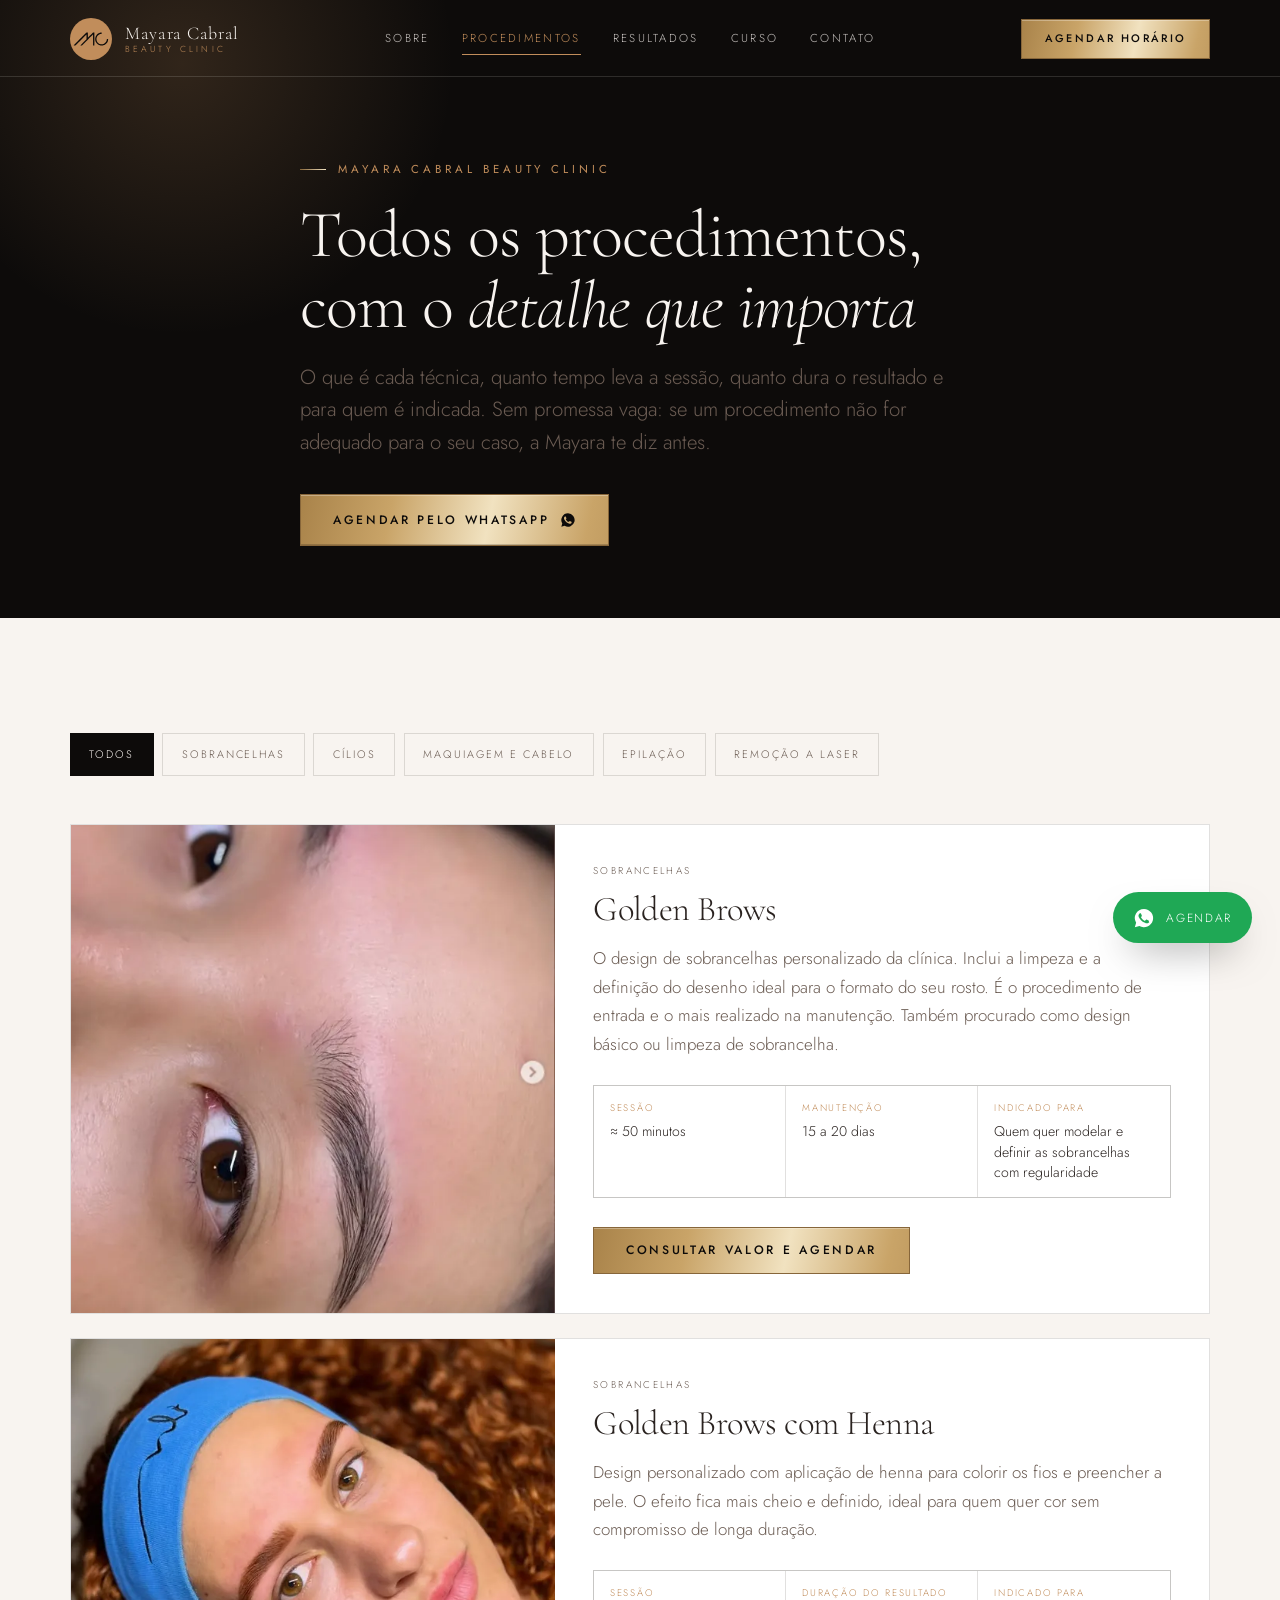
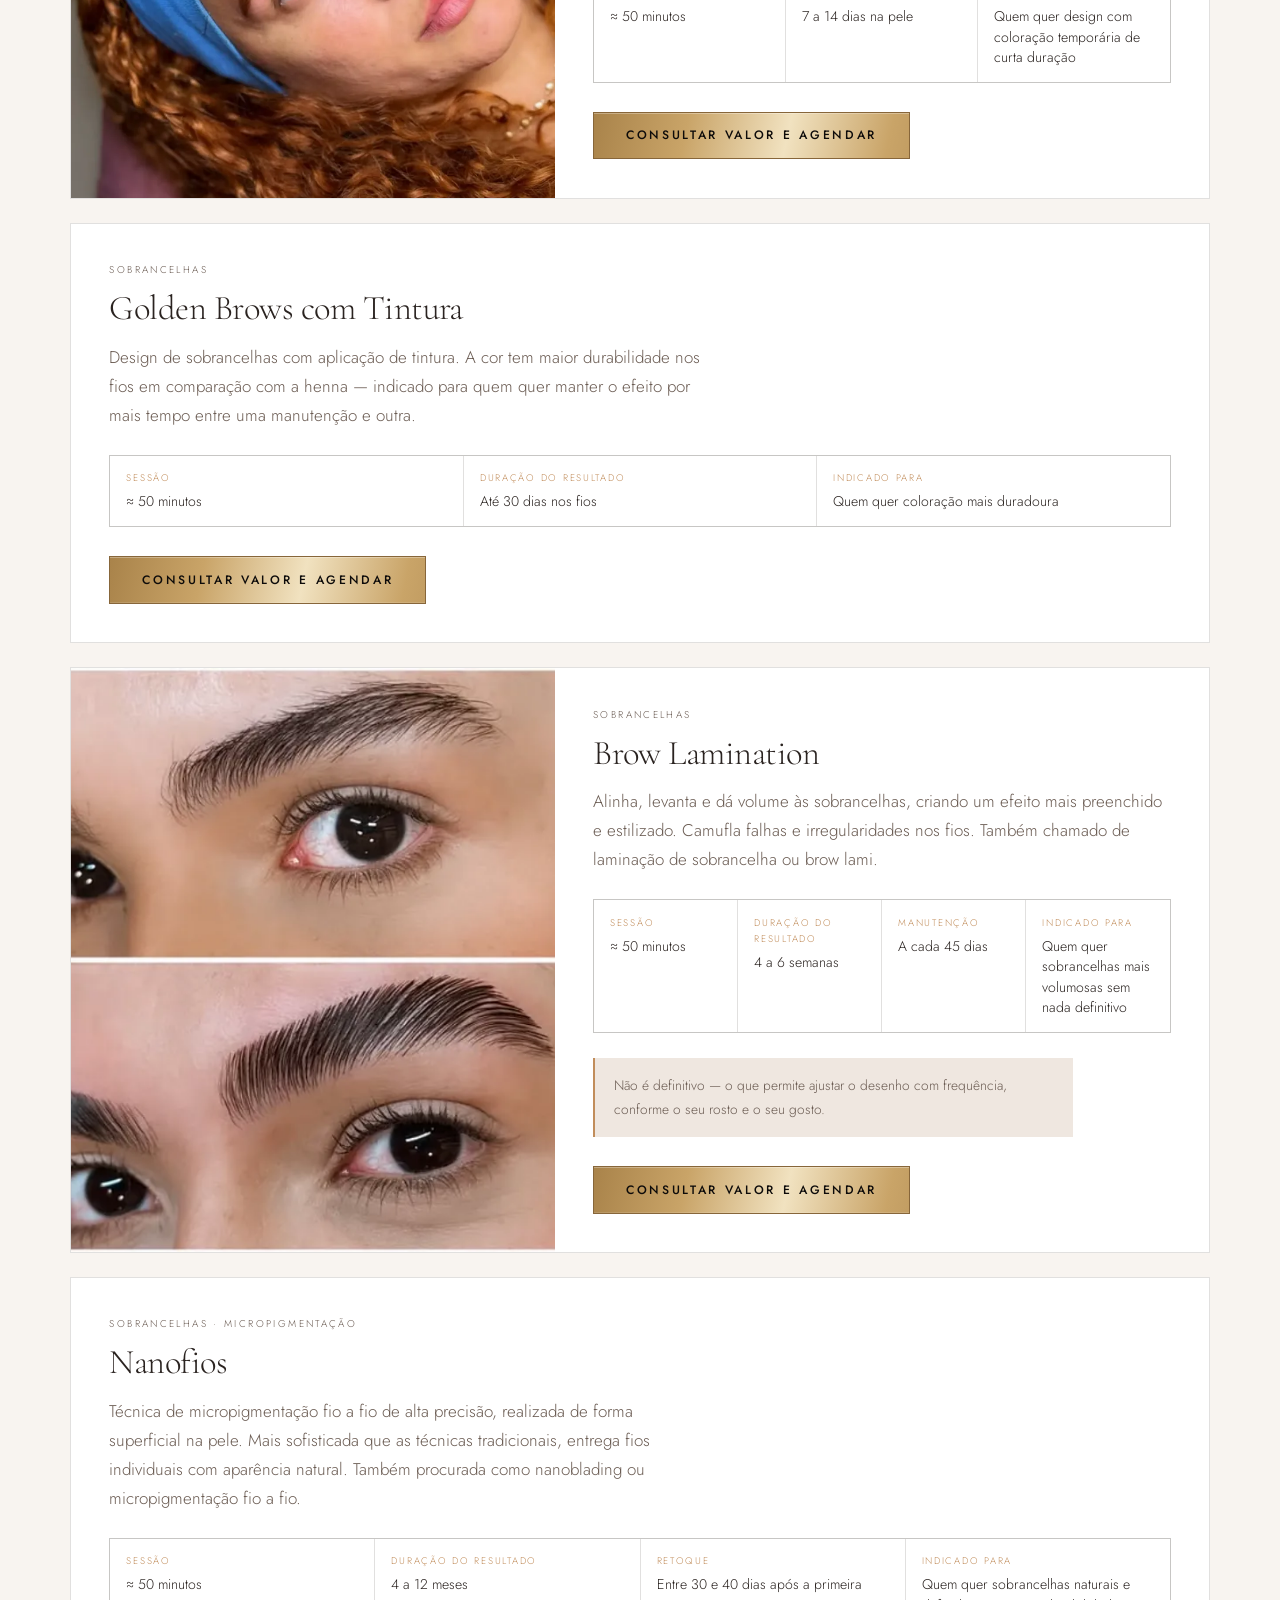
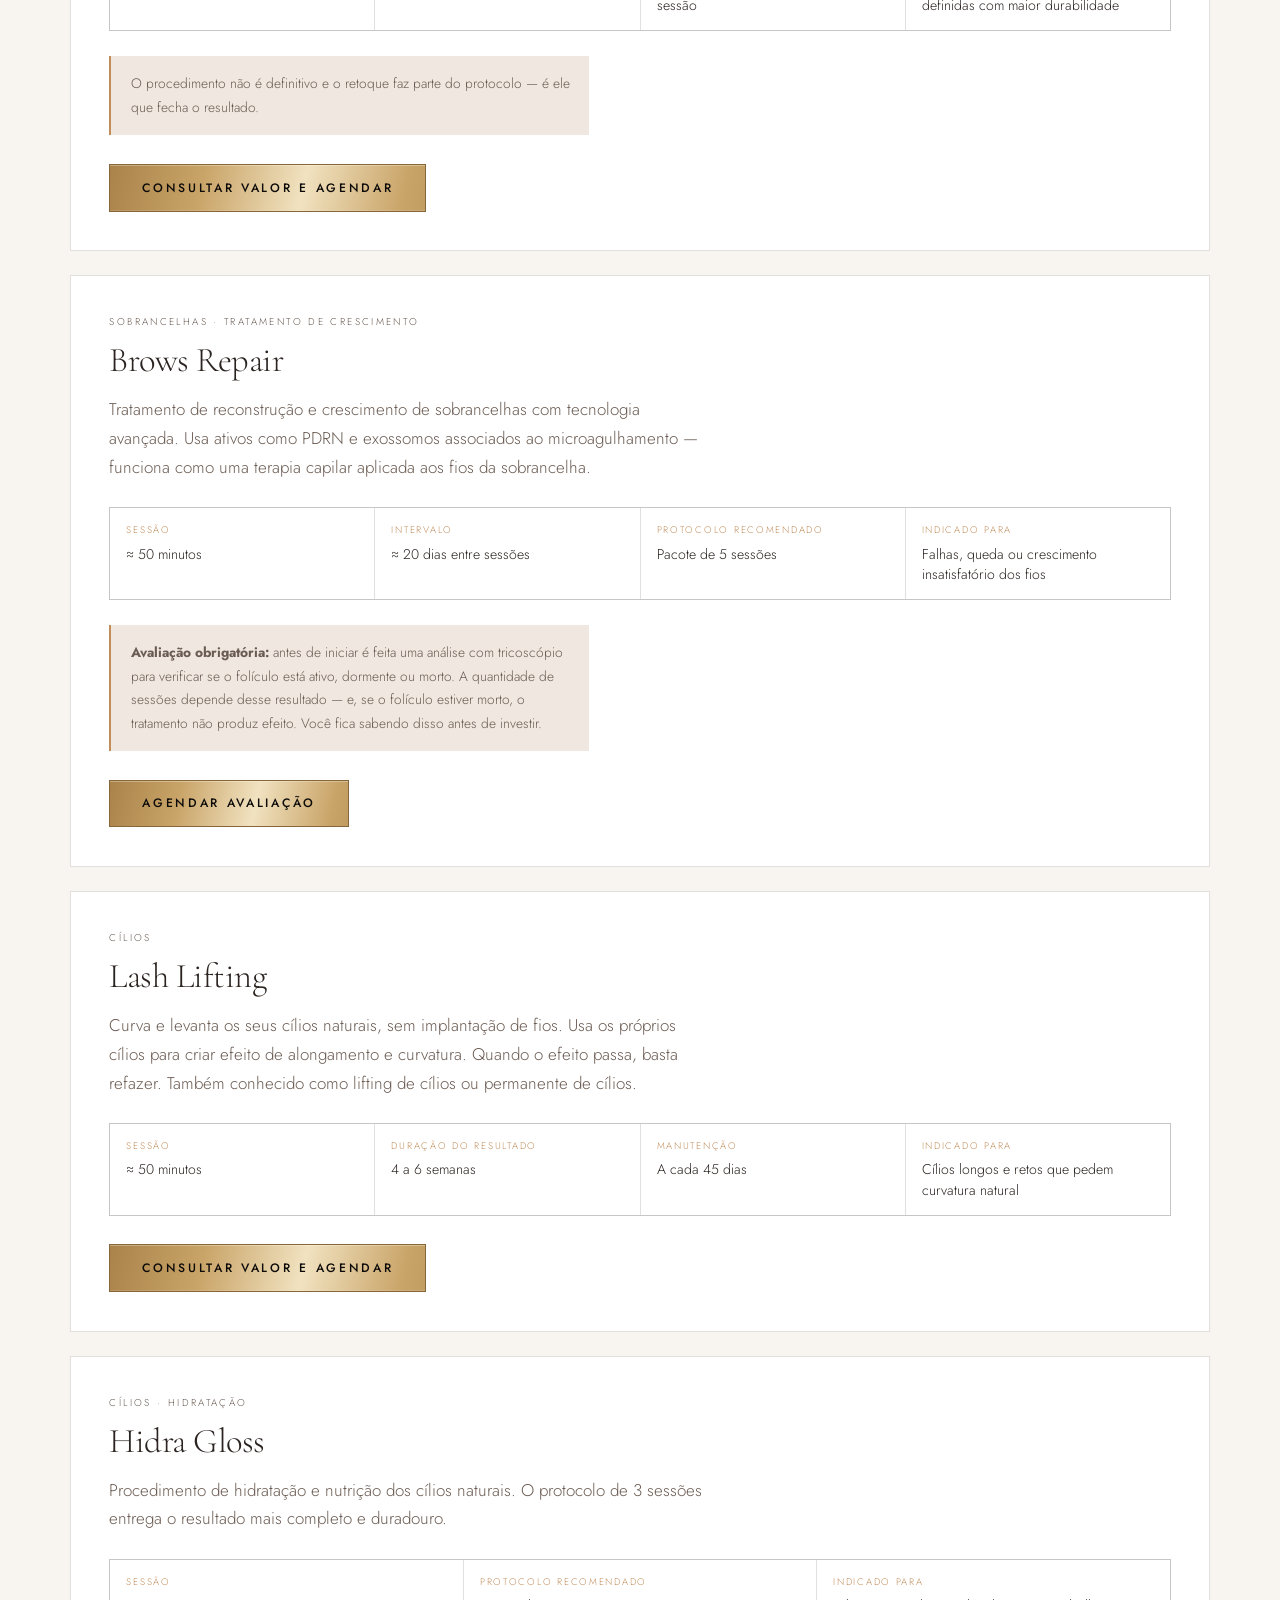
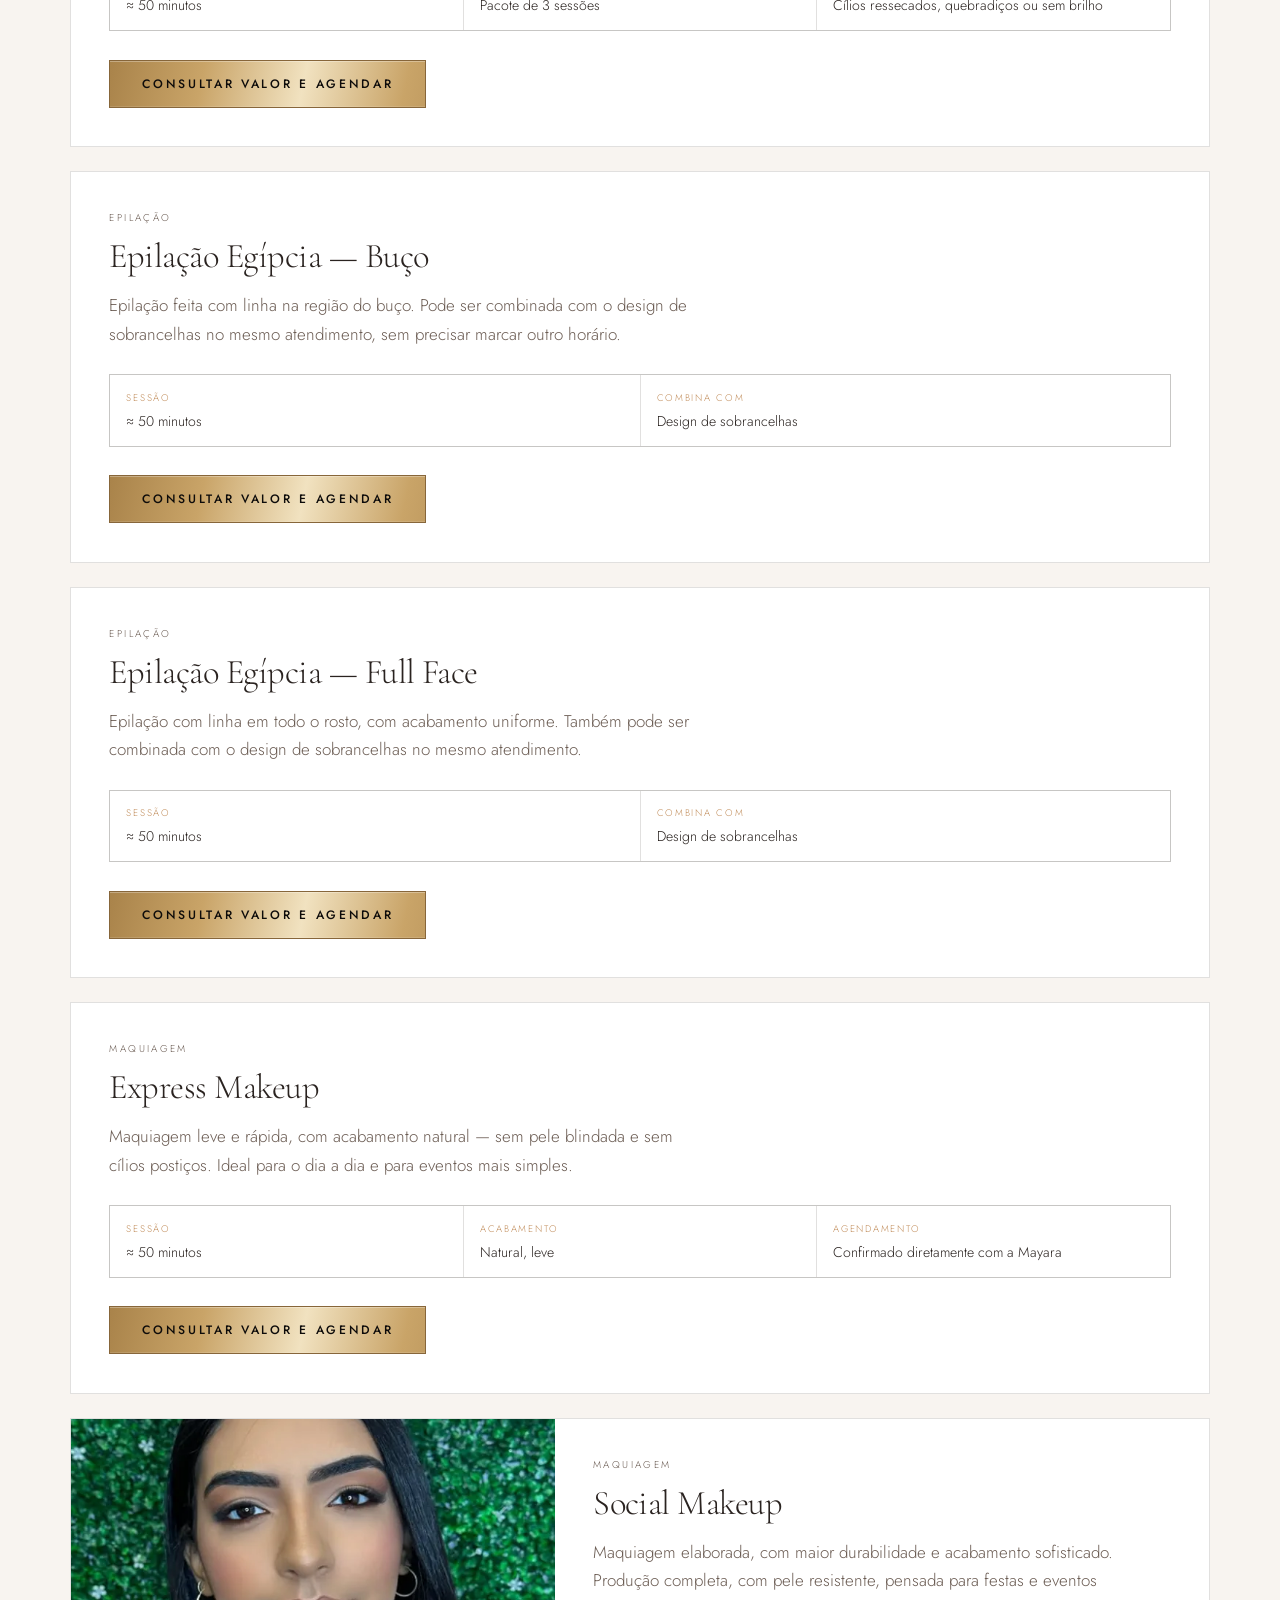
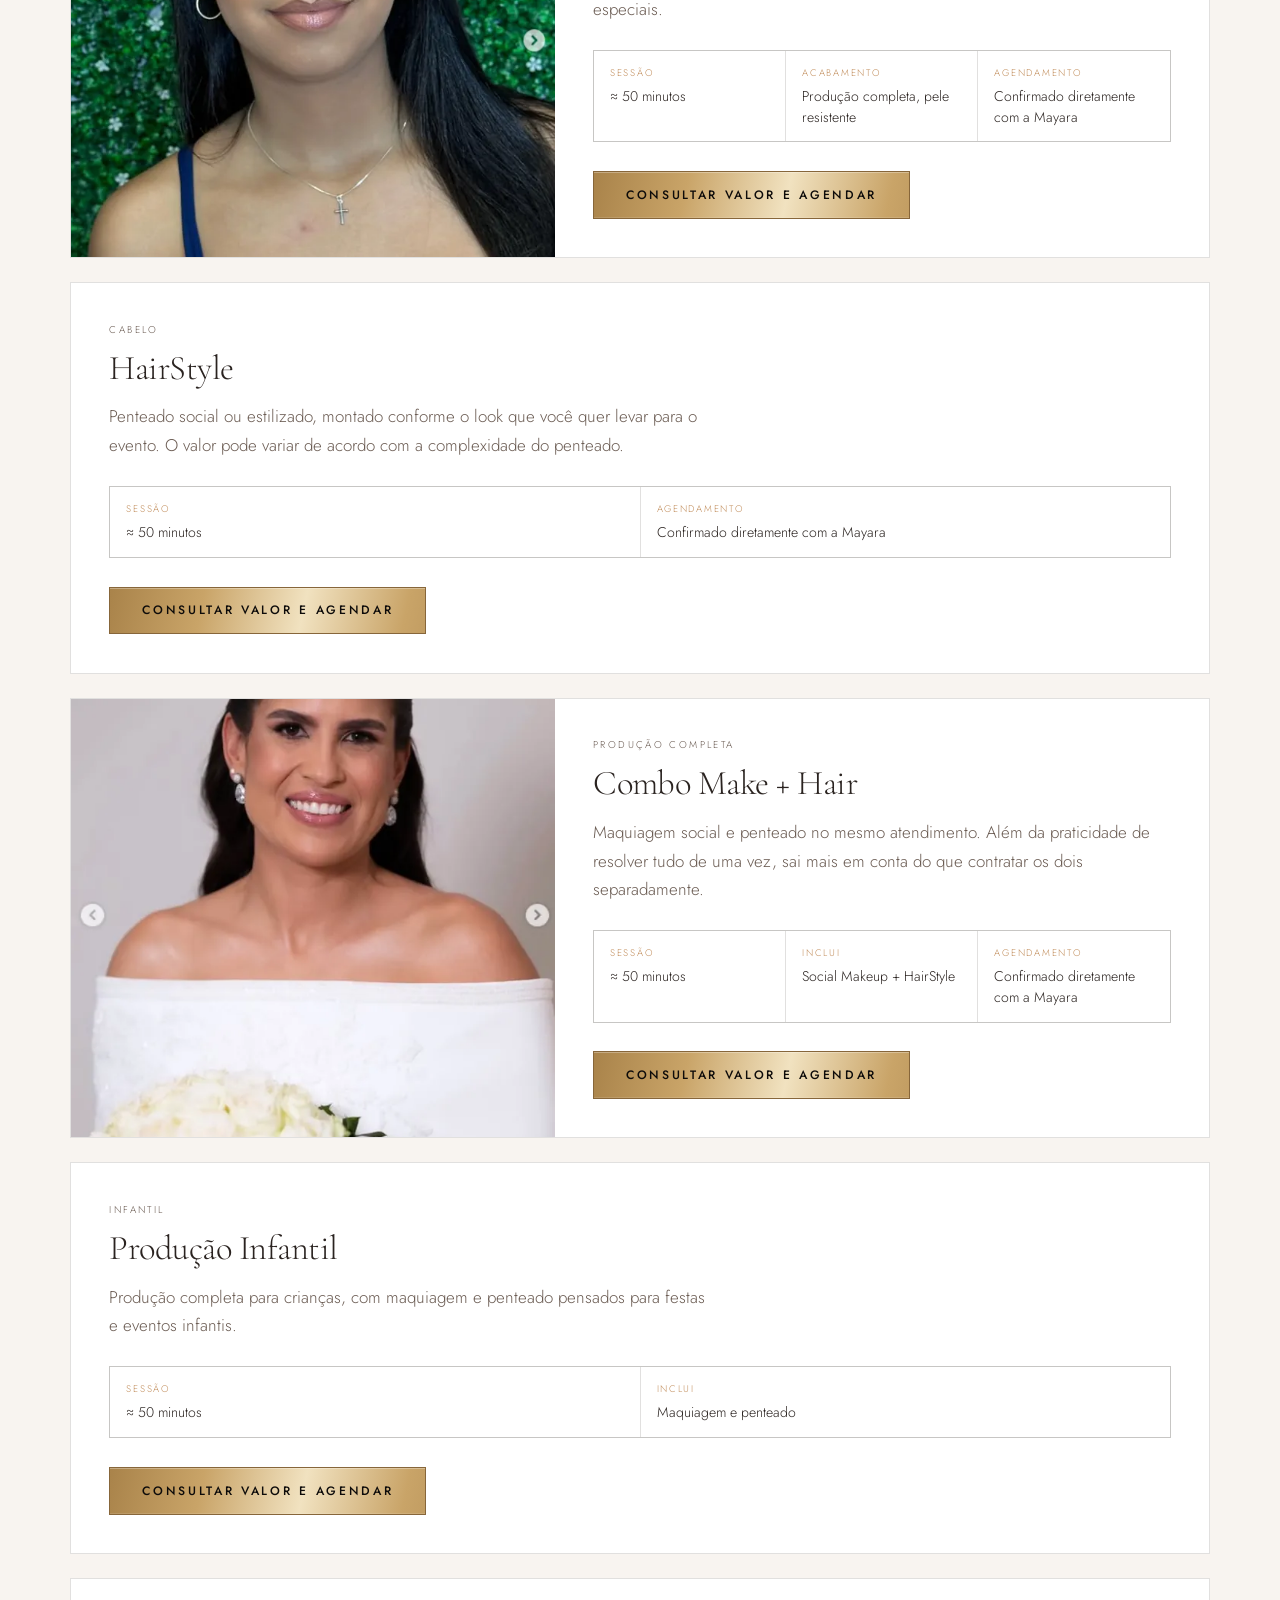
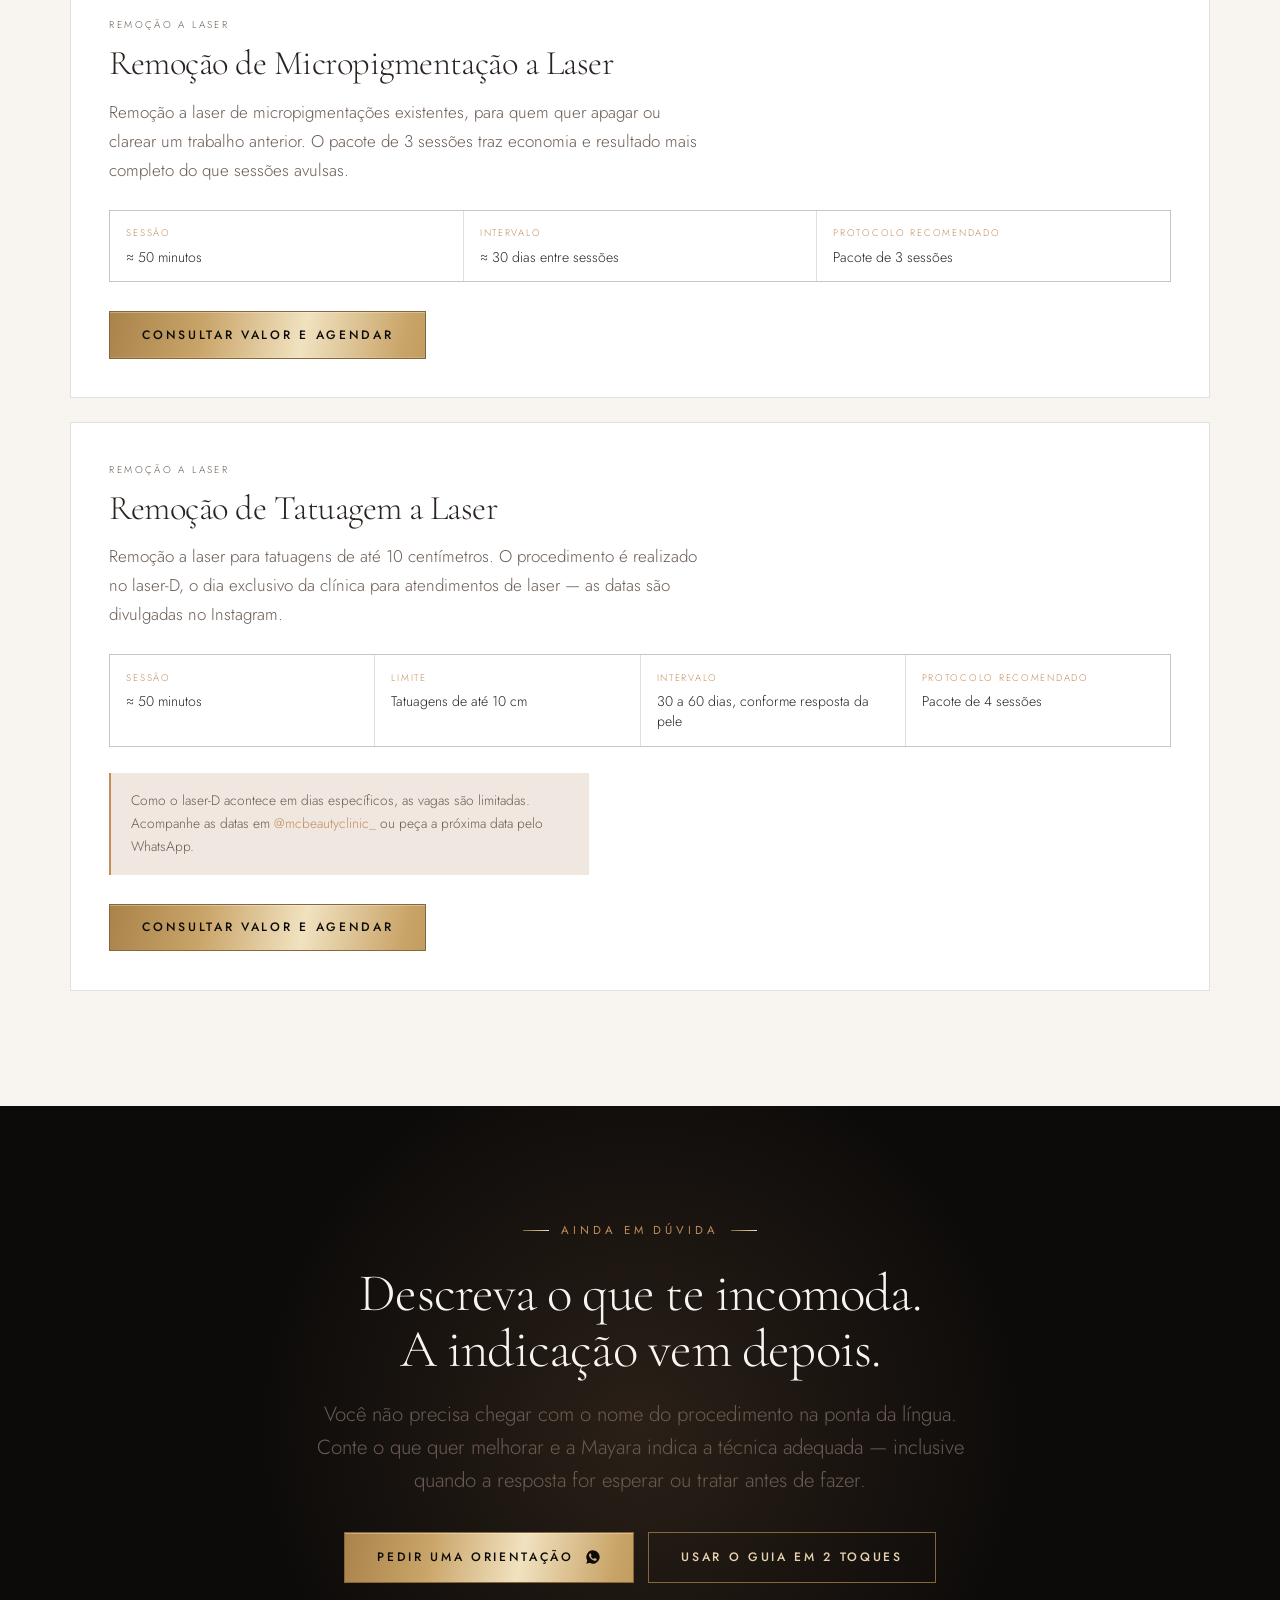
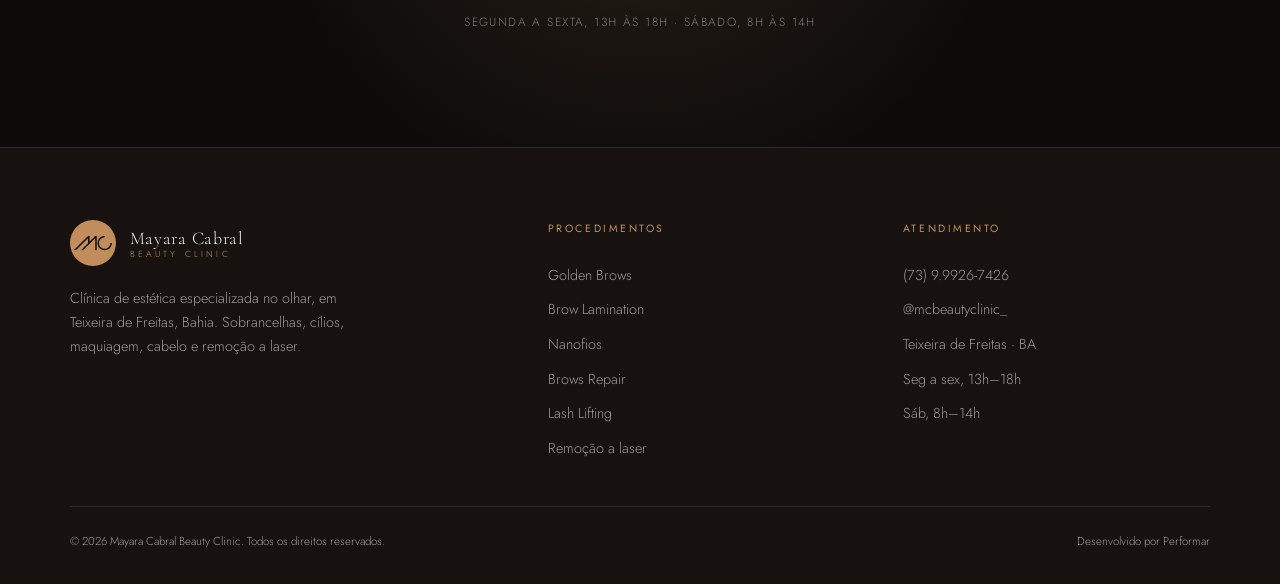
==== procedimentos.html @ 24a77a4b "Arquivos adicionais iniciais" ====
<!DOCTYPE html>
<html lang="pt-BR">
<head>
<meta charset="utf-8">
<meta name="viewport" content="width=device-width, initial-scale=1">
<title>Procedimentos | Mayara Cabral Beauty Clinic — Teixeira de Freitas/BA</title>
<meta name="description" content="Ficha completa de todos os procedimentos da Mayara Cabral Beauty Clinic: Golden Brows, Brow Lamination, nanofios, Brows Repair, lash lifting, hidra gloss, epilação egípcia, maquiagem, penteado e remoção a laser em Teixeira de Freitas/BA.">
<meta name="theme-color" content="#0D0B0A">
<link rel="canonical" href="https://mayaracabralbeauty.com.br/procedimentos.html">

<meta property="og:type" content="website">
<meta property="og:locale" content="pt_BR">
<meta property="og:site_name" content="Mayara Cabral Beauty Clinic">
<meta property="og:url" content="https://mayaracabralbeauty.com.br/procedimentos.html">
<meta property="og:title" content="Procedimentos | Mayara Cabral Beauty Clinic">
<meta property="og:description" content="Sobrancelhas, cílios, maquiagem, epilação e remoção a laser — o que é, quanto dura e para quem é indicado.">
<meta property="og:image" content="https://mayaracabralbeauty.com.br/assets/img/og-cover.jpg">
<meta name="twitter:card" content="summary_large_image">

<link rel="icon" href="assets/img/favicon.svg" type="image/svg+xml">
<link rel="preconnect" href="https://fonts.googleapis.com">
<link rel="preconnect" href="https://fonts.gstatic.com" crossorigin>
<link href="https://fonts.googleapis.com/css2?family=Cormorant+Garamond:ital,wght@0,300;0,400;0,500;0,600;1,300;1,400&family=Jost:wght@300;400;500&display=swap" rel="stylesheet">
<link rel="stylesheet" href="assets/css/style.css">
<script src="assets/js/main.js" defer></script>
</head>

<body>
<a class="skip" href="#lista">Ir para a lista de procedimentos</a>

<header class="header">
  <div class="wrap header__in">
    <a class="brand" href="index.html" aria-label="Mayara Cabral Beauty Clinic — página inicial">
      <img src="assets/img/logo.svg" alt="" width="42" height="42">
      <span class="brand__txt">
        <span class="brand__name">Mayara Cabral</span>
        <span class="brand__sub">Beauty Clinic</span>
      </span>
    </a>

    <nav class="nav" id="menu" aria-label="Menu principal">
      <a href="index.html#sobre">Sobre</a>
      <a href="procedimentos.html" aria-current="page">Procedimentos</a>
      <a href="index.html#resultados">Resultados</a>
      <a href="index.html#curso">Curso</a>
      <a href="index.html#contato">Contato</a>
      <a class="btn btn--sm" data-wa="Olá, Mayara! Vim pelo site e quero agendar um horário na clínica.">Agendar</a>
    </nav>

    <div class="header__actions">
      <a class="btn" data-wa="Olá, Mayara! Vim pelo site e quero agendar um horário na clínica.">Agendar horário</a>
    </div>

    <button class="burger" type="button" aria-label="Abrir menu" aria-expanded="false" aria-controls="menu">
      <span></span><span></span><span></span>
    </button>
  </div>
</header>

<main>

<section class="page-hero">
  <div class="wrap page-hero__in">
    <p class="eyebrow">Mayara Cabral Beauty Clinic</p>
    <h1>Todos os procedimentos,<br>com o <span class="serif-it">detalhe que importa</span></h1>
    <p class="lead">O que é cada técnica, quanto tempo leva a sessão, quanto dura o resultado e para quem é indicada.
      Sem promessa vaga: se um procedimento não for adequado para o seu caso, a Mayara te diz antes.</p>
    <div class="actions">
      <a class="btn" data-wa="Olá, Mayara! Vim pelo site, na página de procedimentos, e quero agendar um horário.">
        Agendar pelo WhatsApp
        <svg viewBox="0 0 24 24" aria-hidden="true"><path fill="currentColor" d="M12 2a10 10 0 0 0-8.6 15.1L2 22l5-1.3A10 10 0 1 0 12 2Zm5.8 14.2c-.2.7-1.4 1.3-2 1.4-.5.1-1.1.1-1.8-.1-.4-.1-1-.3-1.7-.6-3-1.3-4.9-4.3-5.1-4.5-.1-.2-1.2-1.5-1.2-2.9s.7-2 1-2.3c.2-.3.5-.4.7-.4h.5c.2 0 .4 0 .6.5l.8 2c.1.2.1.3 0 .5l-.3.5-.4.4c-.1.1-.3.3-.1.6.2.3.8 1.3 1.7 2.1 1.1 1 2 1.3 2.3 1.4.3.1.4.1.6-.1l.9-1c.2-.2.3-.2.6-.1l2 .9c.2.1.4.2.4.3.1.1.1.6-.1 1.3Z"/></svg>
      </a>
    </div>
  </div>
</section>

<section class="section" id="lista">
  <div class="wrap">

    <div class="filters" role="group" aria-label="Filtrar procedimentos por categoria">
      <button class="filter is-on" type="button" data-filter="all" aria-pressed="true">Todos</button>
      <button class="filter" type="button" data-filter="sobrancelhas" aria-pressed="false">Sobrancelhas</button>
      <button class="filter" type="button" data-filter="cilios" aria-pressed="false">Cílios</button>
      <button class="filter" type="button" data-filter="make" aria-pressed="false">Maquiagem e cabelo</button>
      <button class="filter" type="button" data-filter="epilacao" aria-pressed="false">Epilação</button>
      <button class="filter" type="button" data-filter="laser" aria-pressed="false">Remoção a laser</button>
    </div>

    <div class="proc-list">

      <!-- 1 -->
      <article class="proc" id="golden-brows" data-cat="sobrancelhas">
        <div class="proc__media">
          <img src="assets/img/resultado-flow-design.webp" width="626" height="822" loading="lazy"
               alt="Resultado de design de sobrancelhas Golden Brows">
        </div>
        <div class="proc__body">
          <p class="proc__cat">Sobrancelhas</p>
          <h2>Golden Brows</h2>
          <p>O design de sobrancelhas personalizado da clínica. Inclui a limpeza e a definição do desenho ideal
            para o formato do seu rosto. É o procedimento de entrada e o mais realizado na manutenção.
            Também procurado como design básico ou limpeza de sobrancelha.</p>
          <dl class="proc__specs">
            <div class="proc__spec"><dt>Sessão</dt><dd>≈ 50 minutos</dd></div>
            <div class="proc__spec"><dt>Manutenção</dt><dd>15 a 20 dias</dd></div>
            <div class="proc__spec"><dt>Indicado para</dt><dd>Quem quer modelar e definir as sobrancelhas com regularidade</dd></div>
          </dl>
          <div class="proc__foot">
            <p class="proc__price price">R$ 50,00<small>por sessão</small></p>
            <a class="btn" data-wa="Olá, Mayara! Vim pelo site e quero agendar o Golden Brows (design de sobrancelhas).">Consultar valor e agendar</a>
          </div>
        </div>
      </article>

      <!-- 2 -->
      <article class="proc" id="golden-brows-henna" data-cat="sobrancelhas">
        <div class="proc__media">
          <img src="assets/img/resultado-design-henna.webp" width="814" height="820" loading="lazy"
               alt="Resultado de design de sobrancelhas com henna">
        </div>
        <div class="proc__body">
          <p class="proc__cat">Sobrancelhas</p>
          <h2>Golden Brows com Henna</h2>
          <p>Design personalizado com aplicação de henna para colorir os fios e preencher a pele.
            O efeito fica mais cheio e definido, ideal para quem quer cor sem compromisso de longa duração.</p>
          <dl class="proc__specs">
            <div class="proc__spec"><dt>Sessão</dt><dd>≈ 50 minutos</dd></div>
            <div class="proc__spec"><dt>Duração do resultado</dt><dd>7 a 14 dias na pele</dd></div>
            <div class="proc__spec"><dt>Indicado para</dt><dd>Quem quer design com coloração temporária de curta duração</dd></div>
          </dl>
          <div class="proc__foot">
            <p class="proc__price price">R$ 70,00<small>por sessão</small></p>
            <a class="btn" data-wa="Olá, Mayara! Vim pelo site e quero agendar o Golden Brows com Henna.">Consultar valor e agendar</a>
          </div>
        </div>
      </article>

      <!-- 3 -->
      <article class="proc proc--noimg" id="golden-brows-tintura" data-cat="sobrancelhas">
        <div class="proc__body">
          <p class="proc__cat">Sobrancelhas</p>
          <h2>Golden Brows com Tintura</h2>
          <p>Design de sobrancelhas com aplicação de tintura. A cor tem maior durabilidade nos fios em comparação
            com a henna — indicado para quem quer manter o efeito por mais tempo entre uma manutenção e outra.</p>
          <dl class="proc__specs">
            <div class="proc__spec"><dt>Sessão</dt><dd>≈ 50 minutos</dd></div>
            <div class="proc__spec"><dt>Duração do resultado</dt><dd>Até 30 dias nos fios</dd></div>
            <div class="proc__spec"><dt>Indicado para</dt><dd>Quem quer coloração mais duradoura</dd></div>
          </dl>
          <div class="proc__foot">
            <p class="proc__price price">R$ 70,00<small>por sessão</small></p>
            <a class="btn" data-wa="Olá, Mayara! Vim pelo site e quero agendar o Golden Brows com Tintura.">Consultar valor e agendar</a>
          </div>
        </div>
      </article>

      <!-- 4 -->
      <article class="proc" id="brow-lamination" data-cat="sobrancelhas">
        <div class="proc__media">
          <img src="assets/img/resultado-brow-lamination.webp" width="829" height="666" loading="lazy"
               alt="Antes e depois de Brow Lamination com fios direcionados">
        </div>
        <div class="proc__body">
          <p class="proc__cat">Sobrancelhas</p>
          <h2>Brow Lamination</h2>
          <p>Alinha, levanta e dá volume às sobrancelhas, criando um efeito mais preenchido e estilizado.
            Camufla falhas e irregularidades nos fios. Também chamado de laminação de sobrancelha ou brow lami.</p>
          <dl class="proc__specs">
            <div class="proc__spec"><dt>Sessão</dt><dd>≈ 50 minutos</dd></div>
            <div class="proc__spec"><dt>Duração do resultado</dt><dd>4 a 6 semanas</dd></div>
            <div class="proc__spec"><dt>Manutenção</dt><dd>A cada 45 dias</dd></div>
            <div class="proc__spec"><dt>Indicado para</dt><dd>Quem quer sobrancelhas mais volumosas sem nada definitivo</dd></div>
          </dl>
          <p class="proc__note">Não é definitivo — o que permite ajustar o desenho com frequência, conforme o seu rosto e o seu gosto.</p>
          <div class="proc__foot">
            <p class="proc__price price">R$ 165,00<small>por sessão</small></p>
            <a class="btn" data-wa="Olá, Mayara! Vim pelo site e quero agendar o Brow Lamination.">Consultar valor e agendar</a>
          </div>
        </div>
      </article>

      <!-- 5 -->
      <article class="proc proc--noimg" id="nanofios" data-cat="sobrancelhas">
        <div class="proc__body">
          <p class="proc__cat">Sobrancelhas &middot; Micropigmentação</p>
          <h2>Nanofios</h2>
          <p>Técnica de micropigmentação fio a fio de alta precisão, realizada de forma superficial na pele.
            Mais sofisticada que as técnicas tradicionais, entrega fios individuais com aparência natural.
            Também procurada como nanoblading ou micropigmentação fio a fio.</p>
          <dl class="proc__specs">
            <div class="proc__spec"><dt>Sessão</dt><dd>≈ 50 minutos</dd></div>
            <div class="proc__spec"><dt>Duração do resultado</dt><dd>4 a 12 meses</dd></div>
            <div class="proc__spec"><dt>Retoque</dt><dd>Entre 30 e 40 dias após a primeira sessão</dd></div>
            <div class="proc__spec"><dt>Indicado para</dt><dd>Quem quer sobrancelhas naturais e definidas com maior durabilidade</dd></div>
          </dl>
          <p class="proc__note">O procedimento não é definitivo e o retoque faz parte do protocolo — é ele que fecha o resultado.</p>
          <div class="proc__foot">
            <p class="proc__price price">R$ 750,00<small>primeira sessão</small></p>
            <a class="btn" data-wa="Olá, Mayara! Vim pelo site e quero informações sobre os Nanofios (micropigmentação fio a fio).">Consultar valor e agendar</a>
          </div>
        </div>
      </article>

      <!-- 6 -->
      <article class="proc proc--noimg" id="brows-repair" data-cat="sobrancelhas">
        <div class="proc__body">
          <p class="proc__cat">Sobrancelhas &middot; Tratamento de crescimento</p>
          <h2>Brows Repair</h2>
          <p>Tratamento de reconstrução e crescimento de sobrancelhas com tecnologia avançada. Usa ativos como
            PDRN e exossomos associados ao microagulhamento — funciona como uma terapia capilar aplicada aos fios
            da sobrancelha.</p>
          <dl class="proc__specs">
            <div class="proc__spec"><dt>Sessão</dt><dd>≈ 50 minutos</dd></div>
            <div class="proc__spec"><dt>Intervalo</dt><dd>≈ 20 dias entre sessões</dd></div>
            <div class="proc__spec"><dt>Protocolo recomendado</dt><dd>Pacote de 5 sessões</dd></div>
            <div class="proc__spec"><dt>Indicado para</dt><dd>Falhas, queda ou crescimento insatisfatório dos fios</dd></div>
          </dl>
          <p class="proc__note"><strong>Avaliação obrigatória:</strong> antes de iniciar é feita uma análise com tricoscópio
            para verificar se o folículo está ativo, dormente ou morto. A quantidade de sessões depende desse resultado —
            e, se o folículo estiver morto, o tratamento não produz efeito. Você fica sabendo disso antes de investir.</p>
          <div class="proc__foot">
            <p class="proc__price price">R$ 160,00<small>sessão avulsa &middot; pacote 5 sessões R$ 725,00</small></p>
            <a class="btn" data-wa="Olá, Mayara! Vim pelo site e quero agendar a avaliação para o Brows Repair.">Agendar avaliação</a>
          </div>
        </div>
      </article>

      <!-- 7 -->
      <article class="proc proc--noimg" id="lash-lifting" data-cat="cilios">
        <div class="proc__body">
          <p class="proc__cat">Cílios</p>
          <h2>Lash Lifting</h2>
          <p>Curva e levanta os seus cílios naturais, sem implantação de fios. Usa os próprios cílios para criar
            efeito de alongamento e curvatura. Quando o efeito passa, basta refazer. Também conhecido como
            lifting de cílios ou permanente de cílios.</p>
          <dl class="proc__specs">
            <div class="proc__spec"><dt>Sessão</dt><dd>≈ 50 minutos</dd></div>
            <div class="proc__spec"><dt>Duração do resultado</dt><dd>4 a 6 semanas</dd></div>
            <div class="proc__spec"><dt>Manutenção</dt><dd>A cada 45 dias</dd></div>
            <div class="proc__spec"><dt>Indicado para</dt><dd>Cílios longos e retos que pedem curvatura natural</dd></div>
          </dl>
          <div class="proc__foot">
            <p class="proc__price price">R$ 170,00<small>por sessão</small></p>
            <a class="btn" data-wa="Olá, Mayara! Vim pelo site e quero agendar o Lash Lifting.">Consultar valor e agendar</a>
          </div>
        </div>
      </article>

      <!-- 8 -->
      <article class="proc proc--noimg" id="hidra-gloss" data-cat="cilios">
        <div class="proc__body">
          <p class="proc__cat">Cílios &middot; Hidratação</p>
          <h2>Hidra Gloss</h2>
          <p>Procedimento de hidratação e nutrição dos cílios naturais. O protocolo de 3 sessões entrega
            o resultado mais completo e duradouro.</p>
          <dl class="proc__specs">
            <div class="proc__spec"><dt>Sessão</dt><dd>≈ 50 minutos</dd></div>
            <div class="proc__spec"><dt>Protocolo recomendado</dt><dd>Pacote de 3 sessões</dd></div>
            <div class="proc__spec"><dt>Indicado para</dt><dd>Cílios ressecados, quebradiços ou sem brilho</dd></div>
          </dl>
          <div class="proc__foot">
            <p class="proc__price price">R$ 145,00<small>sessão avulsa &middot; pacote 3 sessões R$ 390,00</small></p>
            <a class="btn" data-wa="Olá, Mayara! Vim pelo site e quero agendar o Hidra Gloss.">Consultar valor e agendar</a>
          </div>
        </div>
      </article>

      <!-- 9 -->
      <article class="proc proc--noimg" id="epilacao-buco" data-cat="epilacao">
        <div class="proc__body">
          <p class="proc__cat">Epilação</p>
          <h2>Epilação Egípcia — Buço</h2>
          <p>Epilação feita com linha na região do buço. Pode ser combinada com o design de sobrancelhas
            no mesmo atendimento, sem precisar marcar outro horário.</p>
          <dl class="proc__specs">
            <div class="proc__spec"><dt>Sessão</dt><dd>≈ 50 minutos</dd></div>
            <div class="proc__spec"><dt>Combina com</dt><dd>Design de sobrancelhas</dd></div>
          </dl>
          <div class="proc__foot">
            <p class="proc__price price">R$ 25,00<small>por sessão</small></p>
            <a class="btn" data-wa="Olá, Mayara! Vim pelo site e quero agendar a Epilação Egípcia do buço.">Consultar valor e agendar</a>
          </div>
        </div>
      </article>

      <!-- 10 -->
      <article class="proc proc--noimg" id="epilacao-full-face" data-cat="epilacao">
        <div class="proc__body">
          <p class="proc__cat">Epilação</p>
          <h2>Epilação Egípcia — Full Face</h2>
          <p>Epilação com linha em todo o rosto, com acabamento uniforme. Também pode ser combinada
            com o design de sobrancelhas no mesmo atendimento.</p>
          <dl class="proc__specs">
            <div class="proc__spec"><dt>Sessão</dt><dd>≈ 50 minutos</dd></div>
            <div class="proc__spec"><dt>Combina com</dt><dd>Design de sobrancelhas</dd></div>
          </dl>
          <div class="proc__foot">
            <p class="proc__price price">R$ 75,00<small>por sessão</small></p>
            <a class="btn" data-wa="Olá, Mayara! Vim pelo site e quero agendar a Epilação Egípcia full face.">Consultar valor e agendar</a>
          </div>
        </div>
      </article>

      <!-- 11 -->
      <article class="proc proc--noimg" id="express-makeup" data-cat="make">
        <div class="proc__body">
          <p class="proc__cat">Maquiagem</p>
          <h2>Express Makeup</h2>
          <p>Maquiagem leve e rápida, com acabamento natural — sem pele blindada e sem cílios postiços.
            Ideal para o dia a dia e para eventos mais simples.</p>
          <dl class="proc__specs">
            <div class="proc__spec"><dt>Sessão</dt><dd>≈ 50 minutos</dd></div>
            <div class="proc__spec"><dt>Acabamento</dt><dd>Natural, leve</dd></div>
            <div class="proc__spec"><dt>Agendamento</dt><dd>Confirmado diretamente com a Mayara</dd></div>
          </dl>
          <div class="proc__foot">
            <p class="proc__price price">R$ 145,00<small>por produção</small></p>
            <a class="btn" data-wa="Olá, Mayara! Vim pelo site e quero agendar o Express Makeup.">Consultar valor e agendar</a>
          </div>
        </div>
      </article>

      <!-- 12 -->
      <article class="proc" id="social-makeup" data-cat="make">
        <div class="proc__media">
          <img src="assets/img/resultado-social-makeup.webp" width="664" height="822" loading="lazy"
               alt="Maquiagem social finalizada por Mayara Cabral">
        </div>
        <div class="proc__body">
          <p class="proc__cat">Maquiagem</p>
          <h2>Social Makeup</h2>
          <p>Maquiagem elaborada, com maior durabilidade e acabamento sofisticado. Produção completa,
            com pele resistente, pensada para festas e eventos especiais.</p>
          <dl class="proc__specs">
            <div class="proc__spec"><dt>Sessão</dt><dd>≈ 50 minutos</dd></div>
            <div class="proc__spec"><dt>Acabamento</dt><dd>Produção completa, pele resistente</dd></div>
            <div class="proc__spec"><dt>Agendamento</dt><dd>Confirmado diretamente com a Mayara</dd></div>
          </dl>
          <div class="proc__foot">
            <p class="proc__price price">R$ 180,00<small>por produção</small></p>
            <a class="btn" data-wa="Olá, Mayara! Vim pelo site e quero agendar o Social Makeup para um evento.">Consultar valor e agendar</a>
          </div>
        </div>
      </article>

      <!-- 13 -->
      <article class="proc proc--noimg" id="hairstyle" data-cat="make">
        <div class="proc__body">
          <p class="proc__cat">Cabelo</p>
          <h2>HairStyle</h2>
          <p>Penteado social ou estilizado, montado conforme o look que você quer levar para o evento.
            O valor pode variar de acordo com a complexidade do penteado.</p>
          <dl class="proc__specs">
            <div class="proc__spec"><dt>Sessão</dt><dd>≈ 50 minutos</dd></div>
            <div class="proc__spec"><dt>Agendamento</dt><dd>Confirmado diretamente com a Mayara</dd></div>
          </dl>
          <div class="proc__foot">
            <p class="proc__price price">R$ 130,00<small>valor pode variar conforme a complexidade</small></p>
            <a class="btn" data-wa="Olá, Mayara! Vim pelo site e quero agendar um penteado (HairStyle).">Consultar valor e agendar</a>
          </div>
        </div>
      </article>

      <!-- 14 -->
      <article class="proc" id="combo-make-hair" data-cat="make">
        <div class="proc__media">
          <img src="assets/img/resultado-noiva-social-makeup.webp" width="631" height="811" loading="lazy"
               alt="Produção de maquiagem e penteado para noiva">
        </div>
        <div class="proc__body">
          <p class="proc__cat">Produção completa</p>
          <h2>Combo Make + Hair</h2>
          <p>Maquiagem social e penteado no mesmo atendimento. Além da praticidade de resolver tudo de uma vez,
            sai mais em conta do que contratar os dois separadamente.</p>
          <dl class="proc__specs">
            <div class="proc__spec"><dt>Sessão</dt><dd>≈ 50 minutos</dd></div>
            <div class="proc__spec"><dt>Inclui</dt><dd>Social Makeup + HairStyle</dd></div>
            <div class="proc__spec"><dt>Agendamento</dt><dd>Confirmado diretamente com a Mayara</dd></div>
          </dl>
          <div class="proc__foot">
            <p class="proc__price price">R$ 220,00<small>produção completa</small></p>
            <a class="btn" data-wa="Olá, Mayara! Vim pelo site e quero agendar o Combo Make + Hair.">Consultar valor e agendar</a>
          </div>
        </div>
      </article>

      <!-- 15 -->
      <article class="proc proc--noimg" id="producao-infantil" data-cat="make">
        <div class="proc__body">
          <p class="proc__cat">Infantil</p>
          <h2>Produção Infantil</h2>
          <p>Produção completa para crianças, com maquiagem e penteado pensados para festas e eventos infantis.</p>
          <dl class="proc__specs">
            <div class="proc__spec"><dt>Sessão</dt><dd>≈ 50 minutos</dd></div>
            <div class="proc__spec"><dt>Inclui</dt><dd>Maquiagem e penteado</dd></div>
          </dl>
          <div class="proc__foot">
            <p class="proc__price price">R$ 100,00<small>por produção</small></p>
            <a class="btn" data-wa="Olá, Mayara! Vim pelo site e quero agendar uma Produção Infantil.">Consultar valor e agendar</a>
          </div>
        </div>
      </article>

      <!-- 16 -->
      <article class="proc proc--noimg" id="remocao-micropigmentacao" data-cat="laser">
        <div class="proc__body">
          <p class="proc__cat">Remoção a laser</p>
          <h2>Remoção de Micropigmentação a Laser</h2>
          <p>Remoção a laser de micropigmentações existentes, para quem quer apagar ou clarear um trabalho anterior.
            O pacote de 3 sessões traz economia e resultado mais completo do que sessões avulsas.</p>
          <dl class="proc__specs">
            <div class="proc__spec"><dt>Sessão</dt><dd>≈ 50 minutos</dd></div>
            <div class="proc__spec"><dt>Intervalo</dt><dd>≈ 30 dias entre sessões</dd></div>
            <div class="proc__spec"><dt>Protocolo recomendado</dt><dd>Pacote de 3 sessões</dd></div>
          </dl>
          <div class="proc__foot">
            <p class="proc__price price">R$ 230,00<small>sessão avulsa &middot; pacote 3 sessões R$ 697,00</small></p>
            <a class="btn" data-wa="Olá, Mayara! Vim pelo site e quero informações sobre a remoção de micropigmentação a laser.">Consultar valor e agendar</a>
          </div>
        </div>
      </article>

      <!-- 17 -->
      <article class="proc proc--noimg" id="remocao-tatuagem" data-cat="laser">
        <div class="proc__body">
          <p class="proc__cat">Remoção a laser</p>
          <h2>Remoção de Tatuagem a Laser</h2>
          <p>Remoção a laser para tatuagens de até 10 centímetros. O procedimento é realizado no laser-D,
            o dia exclusivo da clínica para atendimentos de laser — as datas são divulgadas no Instagram.</p>
          <dl class="proc__specs">
            <div class="proc__spec"><dt>Sessão</dt><dd>≈ 50 minutos</dd></div>
            <div class="proc__spec"><dt>Limite</dt><dd>Tatuagens de até 10 cm</dd></div>
            <div class="proc__spec"><dt>Intervalo</dt><dd>30 a 60 dias, conforme resposta da pele</dd></div>
            <div class="proc__spec"><dt>Protocolo recomendado</dt><dd>Pacote de 4 sessões</dd></div>
          </dl>
          <p class="proc__note">Como o laser-D acontece em dias específicos, as vagas são limitadas.
            Acompanhe as datas em <a class="gold" href="https://www.instagram.com/mcbeautyclinic_/" target="_blank" rel="noopener">@mcbeautyclinic_</a>
            ou peça a próxima data pelo WhatsApp.</p>
          <div class="proc__foot">
            <p class="proc__price price">R$ 297,00<small>sessão avulsa &middot; pacote 4 sessões R$ 1.188,00</small></p>
            <a class="btn" data-wa="Olá, Mayara! Vim pelo site e quero saber a próxima data do laser-D para remoção de tatuagem.">Consultar valor e agendar</a>
          </div>
        </div>
      </article>

    </div>
  </div>
</section>

<section class="section cta-band">
  <div class="wrap cta-band__in rv">
    <p class="eyebrow is-center">Ainda em dúvida</p>
    <h2>Descreva o que te incomoda.<br>A indicação vem depois.</h2>
    <p class="lead">Você não precisa chegar com o nome do procedimento na ponta da língua.
      Conte o que quer melhorar e a Mayara indica a técnica adequada — inclusive quando a resposta for esperar
      ou tratar antes de fazer.</p>
    <div class="actions">
      <a class="btn" data-wa="Olá, Mayara! Vim pelo site e queria uma orientação sobre qual procedimento é melhor para o meu caso.">
        Pedir uma orientação
        <svg viewBox="0 0 24 24" aria-hidden="true"><path fill="currentColor" d="M12 2a10 10 0 0 0-8.6 15.1L2 22l5-1.3A10 10 0 1 0 12 2Zm5.8 14.2c-.2.7-1.4 1.3-2 1.4-.5.1-1.1.1-1.8-.1-.4-.1-1-.3-1.7-.6-3-1.3-4.9-4.3-5.1-4.5-.1-.2-1.2-1.5-1.2-2.9s.7-2 1-2.3c.2-.3.5-.4.7-.4h.5c.2 0 .4 0 .6.5l.8 2c.1.2.1.3 0 .5l-.3.5-.4.4c-.1.1-.3.3-.1.6.2.3.8 1.3 1.7 2.1 1.1 1 2 1.3 2.3 1.4.3.1.4.1.6-.1l.9-1c.2-.2.3-.2.6-.1l2 .9c.2.1.4.2.4.3.1.1.1.6-.1 1.3Z"/></svg>
      </a>
      <a class="btn btn--ghost" href="index.html#guia">Usar o guia em 2 toques</a>
    </div>
    <p class="cta-band__note">Segunda a sexta, 13h às 18h &middot; Sábado, 8h às 14h</p>
  </div>
</section>

</main>

<footer class="footer">
  <div class="wrap">
    <div class="footer__grid">
      <div>
        <div class="footer__brand">
          <img src="assets/img/logo.svg" alt="" width="46" height="46">
          <span class="brand__txt">
            <span class="brand__name">Mayara Cabral</span>
            <span class="brand__sub">Beauty Clinic</span>
          </span>
        </div>
        <p style="font-size:.9rem;max-width:38ch">Clínica de estética especializada no olhar, em Teixeira de Freitas, Bahia.
          Sobrancelhas, cílios, maquiagem, cabelo e remoção a laser.</p>
      </div>
      <div>
        <h4>Procedimentos</h4>
        <ul>
          <li><a href="#golden-brows">Golden Brows</a></li>
          <li><a href="#brow-lamination">Brow Lamination</a></li>
          <li><a href="#nanofios">Nanofios</a></li>
          <li><a href="#brows-repair">Brows Repair</a></li>
          <li><a href="#lash-lifting">Lash Lifting</a></li>
          <li><a href="#remocao-tatuagem">Remoção a laser</a></li>
        </ul>
      </div>
      <div>
        <h4>Atendimento</h4>
        <ul>
          <li><a data-wa="Olá, Mayara! Vim pelo site e quero agendar um horário na clínica.">(73) 9.9926-7426</a></li>
          <li><a href="https://www.instagram.com/mcbeautyclinic_/" target="_blank" rel="noopener">@mcbeautyclinic_</a></li>
          <li>Teixeira de Freitas &middot; BA</li>
          <li>Seg a sex, 13h–18h</li>
          <li>Sáb, 8h–14h</li>
        </ul>
      </div>
    </div>
    <div class="footer__bar">
      <span>&copy; <span data-year>2026</span> Mayara Cabral Beauty Clinic. Todos os direitos reservados.</span>
      <span>Desenvolvido por <a href="https://vemperformar.com.br" target="_blank" rel="noopener">Performar</a></span>
    </div>
  </div>
</footer>

<a class="wa-float" data-wa="Olá, Mayara! Vim pelo site e quero agendar um horário na clínica." aria-label="Agendar pelo WhatsApp">
  <svg viewBox="0 0 24 24" aria-hidden="true"><path d="M12 2a10 10 0 0 0-8.6 15.1L2 22l5-1.3A10 10 0 1 0 12 2Zm5.8 14.2c-.2.7-1.4 1.3-2 1.4-.5.1-1.1.1-1.8-.1-.4-.1-1-.3-1.7-.6-3-1.3-4.9-4.3-5.1-4.5-.1-.2-1.2-1.5-1.2-2.9s.7-2 1-2.3c.2-.3.5-.4.7-.4h.5c.2 0 .4 0 .6.5l.8 2c.1.2.1.3 0 .5l-.3.5-.4.4c-.1.1-.3.3-.1.6.2.3.8 1.3 1.7 2.1 1.1 1 2 1.3 2.3 1.4.3.1.4.1.6-.1l.9-1c.2-.2.3-.2.6-.1l2 .9c.2.1.4.2.4.3.1.1.1.6-.1 1.3Z"/></svg>
  <span>Agendar</span>
</a>

</body>
</html>
---- assets/css/style.css ----
/* =========================================================
   Mayara Cabral Beauty Clinic — style.css
   Paleta extraída da marca (logo + material da clínica)
   ========================================================= */

/* ---------- 1. Tokens ---------- */
:root{
  /* cor */
  --noir:#0D0B0A;
  --noir-2:#17120F;
  --noir-3:#221B16;
  --pearl:#F8F4F0;
  --pearl-2:#EFE7E0;
  --nude:#E6CCC1;
  --champagne:#E8D3B0;
  --blush:#FBDFE0;
  --rose:#E2B2A7;
  --mauve:#B49591;
  --sage:#CFD0C4;
  --gold:#C18D5B;
  --gold-lt:#DFB88A;

  /* dourado metálico — rampa extraída da placa física da clínica */
  --gold-deep:#5E4526;
  --gold-shadow:#87663A;
  --gold-mid:#A9834A;
  --gold-base:#C9A468;
  --gold-light:#DFC48A;
  --gold-shine:#F1E2C0;
  --champagne-txt:#E8D3B0;
  --metal:linear-gradient(102deg,
      #A9834A 0%,
      #C9A468 13%,
      #F1E2C0 27%,
      #C9A468 41%,
      #AC8750 55%,
      #DFC48A 71%,
      #C9A468 86%,
      #A9834A 100%);
  --metal-txt:linear-gradient(102deg,
      #A9834A 0%,
      #F1E2C0 22%,
      #C9A468 44%,
      #DFC48A 68%,
      #B08A4E 100%);
  --ink:#2A2320;
  --ink-soft:#6B5C53;

  /* tipografia */
  --display:"Cormorant Garamond",Georgia,"Times New Roman",serif;
  --sans:"Jost","Helvetica Neue",Arial,sans-serif;

  --fs-eyebrow:clamp(.63rem,.58rem + .2vw,.72rem);
  --fs-body:clamp(.98rem,.94rem + .2vw,1.06rem);
  --fs-lead:clamp(1.05rem,.98rem + .5vw,1.28rem);
  --fs-h3:clamp(1.25rem,1.1rem + .7vw,1.6rem);
  --fs-h2:clamp(1.9rem,1.4rem + 2.4vw,3.4rem);
  --fs-h1:clamp(2.6rem,1.7rem + 4.2vw,5.4rem);

  /* espaço */
  --gut:clamp(1.25rem,4vw,2.5rem);
  --sect:clamp(4.5rem,9vw,8.5rem);
  --max:1220px;

  --line:rgba(193,141,91,.28);
  --line-dark:rgba(42,35,32,.14);
  --ease:cubic-bezier(.22,.61,.36,1);
}

/* ---------- 2. Reset ---------- */
*,*::before,*::after{box-sizing:border-box}
html{-webkit-text-size-adjust:100%}
body,h1,h2,h3,h4,p,ul,ol,figure,blockquote{margin:0}
ul,ol{padding:0;list-style:none}
img,svg{display:block;max-width:100%}
img{height:auto}
button,input,select,textarea{font:inherit;color:inherit}
a{color:inherit;text-decoration:none}
html{scroll-behavior:smooth;scroll-padding-top:88px}

body{
  background:var(--pearl);
  color:var(--ink);
  font-family:var(--sans);
  font-size:var(--fs-body);
  font-weight:300;
  line-height:1.7;
  overflow-x:hidden;
  -webkit-font-smoothing:antialiased;
}

::selection{background:var(--gold);color:#fff}

:focus-visible{outline:2px solid var(--gold);outline-offset:3px;border-radius:2px}

/* ---------- 3. Utilitários ---------- */
.wrap{width:100%;max-width:var(--max);margin-inline:auto;padding-inline:var(--gut)}
.wrap-narrow{max-width:840px}

.eyebrow{
  font-size:var(--fs-eyebrow);
  letter-spacing:.34em;
  text-transform:uppercase;
  font-weight:400;
  color:var(--gold);
  display:flex;
  align-items:center;
  gap:.75rem;
}
.eyebrow::before{
  content:"";width:26px;height:1px;background:var(--gold);flex:none;
}
.eyebrow.is-center{justify-content:center}
.eyebrow.is-center::after{content:"";width:26px;height:1px;background:var(--gold);flex:none}

h1,h2,h3,.display{
  font-family:var(--display);
  font-weight:300;
  line-height:1.06;
  letter-spacing:-.015em;
}
h2{font-size:var(--fs-h2)}
h3{font-size:var(--fs-h3);line-height:1.2}
em.gold,.gold{color:var(--gold)}
.serif-it{font-style:italic;font-family:var(--display)}

.lead{font-size:var(--fs-lead);line-height:1.6;color:var(--ink-soft);font-weight:300}

.section{padding-block:var(--sect);position:relative}
.section--noir{background:var(--noir);color:var(--pearl)}
.section--noir .lead{color:rgba(248,244,240,.72)}
.section--nude{background:linear-gradient(180deg,var(--pearl) 0%,var(--pearl-2) 100%)}
.section--blush{background:linear-gradient(160deg,#FDF1F1 0%,#F9EDE8 55%,#F7F1EA 100%)}

.head{max-width:720px;margin-bottom:clamp(2.5rem,5vw,4rem)}
.head.is-center{margin-inline:auto;text-align:center}
.head .eyebrow{margin-bottom:1.4rem}
.head p{margin-top:1.25rem}

/* ---------- 4. Botões ---------- */
.btn{
  display:inline-flex;align-items:center;justify-content:center;gap:.7rem;
  padding:1.05rem 2rem;
  background-image:var(--metal);
  background-size:230% 100%;
  background-position:0% 50%;
  color:#0D0B0A;
  border:1px solid var(--gold-shadow);
  box-shadow:inset 0 1px 0 rgba(255,255,255,.3);
  font-size:.76rem;font-weight:500;letter-spacing:.22em;text-transform:uppercase;
  line-height:1;cursor:pointer;
  transition:background-position .8s var(--ease),transform .45s var(--ease),box-shadow .45s var(--ease);
  position:relative;overflow:hidden;
}
.btn:hover{
  background-position:100% 50%;
  transform:translateY(-2px);
  box-shadow:inset 0 1px 0 rgba(255,255,255,.5),0 16px 34px -20px rgba(135,102,58,.95);
}
.btn svg{width:16px;height:16px;flex:none}

/* secundário: contorno metálico sobre fundo escuro */
.btn--ghost{
  background-image:none;
  background-color:transparent;
  color:var(--champagne-txt);
  border-color:var(--gold-shadow);
  box-shadow:none;
  transition:background-color .45s var(--ease),color .45s var(--ease),border-color .45s var(--ease),transform .45s var(--ease);
}
.btn--ghost:hover{
  background-color:var(--gold-shadow);
  color:#fff;
  border-color:var(--gold-mid);
  transform:translateY(-2px);
  box-shadow:none;
}

.btn--sm{padding:.85rem 1.5rem;font-size:.7rem}

.link-more{
  display:inline-flex;align-items:center;gap:.55rem;
  font-size:.72rem;letter-spacing:.2em;text-transform:uppercase;color:var(--gold);
  border-bottom:1px solid transparent;padding-bottom:.25rem;
  transition:border-color .4s var(--ease),gap .4s var(--ease);
}
.link-more:hover{border-color:var(--gold);gap:.95rem}

.actions{display:flex;flex-wrap:wrap;gap:.9rem;margin-top:2.2rem}

/* ---------- 5. Cabeçalho ---------- */
.header{
  position:fixed;inset:0 0 auto 0;z-index:100;
  padding-block:1.1rem;
  transition:background .5s var(--ease),padding .5s var(--ease),box-shadow .5s var(--ease);
}
.header::after{
  content:"";position:absolute;inset:auto 0 0 0;height:1px;
  background:rgba(248,244,240,.14);opacity:1;transition:opacity .4s;
}
.header.is-stuck{background:rgba(13,11,10,.94);backdrop-filter:blur(14px);padding-block:.7rem;box-shadow:0 18px 50px -30px rgba(0,0,0,.9)}
.header__in{display:flex;align-items:center;justify-content:space-between;gap:1.5rem}

.brand{display:flex;align-items:center;gap:.8rem;flex:none}
.brand img{width:42px;height:42px;transition:width .4s var(--ease),height .4s var(--ease)}
.header.is-stuck .brand img{width:36px;height:36px}
.brand__txt{display:flex;flex-direction:column;line-height:1.15}
.brand__name{font-family:var(--display);font-size:1.12rem;letter-spacing:.04em;color:var(--pearl)}
.brand__sub{font-size:.55rem;letter-spacing:.36em;text-transform:uppercase;color:var(--gold)}

.nav{display:flex;align-items:center;gap:2rem}
.nav a{
  font-size:.72rem;letter-spacing:.2em;text-transform:uppercase;color:rgba(248,244,240,.78);
  position:relative;padding-block:.4rem;transition:color .4s var(--ease);
}
.nav a::after{content:"";position:absolute;left:0;bottom:0;width:0;height:1px;background:var(--gold);transition:width .45s var(--ease)}
.nav a:hover{color:var(--pearl)}
.nav a:hover::after,.nav a[aria-current="page"]::after{width:100%}
.nav a[aria-current="page"]{color:var(--gold)}

.header .btn{padding:.85rem 1.4rem;font-size:.68rem}

.burger{display:none;width:44px;height:44px;background:none;border:1px solid rgba(248,244,240,.3);cursor:pointer;position:relative}
.burger span{position:absolute;left:12px;right:12px;height:1px;background:var(--pearl);transition:transform .4s var(--ease),opacity .3s}
.burger span:nth-child(1){top:16px}
.burger span:nth-child(2){top:22px}
.burger span:nth-child(3){top:28px}
.burger[aria-expanded="true"] span:nth-child(1){transform:translateY(6px) rotate(45deg)}
.burger[aria-expanded="true"] span:nth-child(2){opacity:0}
.burger[aria-expanded="true"] span:nth-child(3){transform:translateY(-6px) rotate(-45deg)}

@media(max-width:960px){
  .header__actions{display:none}
  .burger{display:block}
  .nav{
    position:fixed;inset:0 0 0 auto;width:min(84vw,360px);
    background:var(--noir-2);flex-direction:column;align-items:flex-start;justify-content:center;
    gap:1.6rem;padding:2rem var(--gut);
    transform:translateX(100%);transition:transform .55s var(--ease);
    border-left:1px solid var(--line);
  }
  .nav.is-open{transform:none}
  .nav a{font-size:.9rem;letter-spacing:.16em}
  .nav .btn{display:inline-flex;margin-top:1rem}
}
@media(min-width:961px){.nav .btn{display:none}}

/* ---------- 6. Hero ---------- */
.hero{
  position:relative;background:var(--noir);color:var(--pearl);
  padding-top:clamp(8rem,16vw,11rem);padding-bottom:clamp(4rem,8vw,7rem);
  overflow:hidden;
}
.hero::before{
  content:"";position:absolute;top:-22%;right:-18%;width:min(78vw,760px);aspect-ratio:1;
  border-radius:50%;background:radial-gradient(circle at 50% 50%,rgba(193,141,91,.22),transparent 62%);
  pointer-events:none;
}
.hero__grid{
  position:relative;z-index:2;
  display:grid;grid-template-columns:1.05fr .95fr;gap:clamp(2rem,5vw,4.5rem);align-items:center;
}
.hero__title{font-size:var(--fs-h1);margin-block:1.6rem 1.5rem}
.hero__title .serif-it{color:var(--gold-lt)}
.hero p{color:rgba(248,244,240,.74);max-width:48ch}
.hero__sig{
  margin-top:2.6rem;padding-top:1.6rem;border-top:1px solid rgba(248,244,240,.14);
  display:flex;flex-wrap:wrap;gap:.6rem 2.2rem;font-size:.72rem;letter-spacing:.18em;
  text-transform:uppercase;color:rgba(248,244,240,.55);
}
.hero__sig b{font-weight:400;color:var(--gold)}

.hero__media{position:relative}
.hero__frame{
  position:relative;aspect-ratio:4/5;overflow:hidden;
  border-radius:999px 999px 6px 6px;
}
.hero__frame img{width:100%;height:100%;object-fit:cover;object-position:50% 22%}
.hero__frame::after{
  content:"";position:absolute;inset:0;
  background:linear-gradient(180deg,transparent 45%,rgba(13,11,10,.55) 100%);
}
.hero__ring{
  position:absolute;inset:-18px -18px auto -18px;aspect-ratio:1;
  border:1px solid var(--line);border-radius:50%;pointer-events:none;
}
.hero__badge{
  position:absolute;left:-6%;bottom:8%;z-index:3;
  background:var(--noir-2);border:1px solid var(--line);
  padding:1.1rem 1.4rem;max-width:230px;
}
.hero__badge strong{display:block;font-family:var(--display);font-size:1.9rem;color:var(--gold);line-height:1}
.hero__badge span{font-size:.66rem;letter-spacing:.2em;text-transform:uppercase;color:rgba(248,244,240,.62)}

@media(max-width:860px){
  .hero__grid{grid-template-columns:1fr}
  .hero__media{order:-1;max-width:400px;margin-inline:auto;width:100%}
  .hero__badge{left:auto;right:-4%;bottom:6%}
  .hero__frame{aspect-ratio:1/1.15}
}

/* ---------- 7. Barra de credenciais ---------- */
.creds{background:var(--noir-2);border-block:1px solid rgba(193,141,91,.2);padding-block:clamp(2rem,4vw,2.75rem);color:var(--pearl)}
.creds__grid{display:grid;grid-template-columns:repeat(4,1fr);gap:1px;background:rgba(248,244,240,.1)}
.creds__item{background:var(--noir-2);padding:1rem clamp(.75rem,2vw,1.75rem);text-align:center}
.creds__item strong{display:block;font-family:var(--display);font-size:clamp(1.7rem,1.1rem + 1.6vw,2.6rem);color:var(--gold);line-height:1.05}
.creds__item span{display:block;margin-top:.45rem;font-size:.66rem;letter-spacing:.18em;text-transform:uppercase;color:rgba(248,244,240,.6);line-height:1.5}
@media(max-width:760px){.creds__grid{grid-template-columns:repeat(2,1fr)}}

/* ---------- 8. Dor / problema ---------- */
.pain__grid{display:grid;grid-template-columns:repeat(auto-fit,minmax(250px,1fr));gap:1px;background:var(--line-dark);border:1px solid var(--line-dark)}
.pain__item{background:var(--pearl);padding:clamp(1.6rem,3vw,2.2rem)}
.pain__item p{color:var(--ink-soft)}
.pain__item h3{margin-bottom:.7rem;font-style:italic}
.pain__mark{font-family:var(--display);font-size:2.4rem;color:var(--rose);line-height:1;display:block;margin-bottom:.6rem}
.pain__close{margin-top:clamp(2.5rem,5vw,3.5rem);text-align:center;font-family:var(--display);font-size:var(--fs-h3);font-style:italic;color:var(--ink);max-width:60ch;margin-inline:auto}

/* ---------- 9. Benefícios ---------- */
.benefits{display:grid;grid-template-columns:repeat(auto-fit,minmax(260px,1fr));gap:clamp(1.5rem,3vw,2.5rem)}
.benefit{padding-top:1.6rem;border-top:1px solid var(--line)}
.benefit h3{margin:.9rem 0 .7rem}
.benefit p{color:var(--ink-soft)}
.section--noir .benefit p{color:rgba(248,244,240,.7)}
.benefit__ico{width:34px;height:34px;stroke:var(--gold);fill:none;stroke-width:1.1}

/* ---------- 10. Sobre ---------- */
.about{display:grid;grid-template-columns:.9fr 1.1fr;gap:clamp(2rem,6vw,5rem);align-items:center}
.about__media{position:relative}
.about__media img{width:100%;aspect-ratio:4/5;object-fit:cover;object-position:50% 28%}
.about__media::before{
  content:"";position:absolute;inset:14px -14px -14px 14px;border:1px solid var(--line);z-index:-1;
}
.about__quote{
  margin-top:2rem;padding-left:1.4rem;border-left:1px solid var(--gold);
  font-family:var(--display);font-style:italic;font-size:var(--fs-h3);line-height:1.35;
}
.about__list{margin-top:2rem;display:grid;gap:.9rem}
.about__list li{display:flex;gap:.9rem;align-items:flex-start;color:var(--ink-soft)}
.section--noir .about__list li{color:rgba(248,244,240,.72)}
.about__list li::before{content:"";width:7px;height:7px;margin-top:.62rem;flex:none;border:1px solid var(--gold);transform:rotate(45deg)}
@media(max-width:860px){.about{grid-template-columns:1fr}.about__media{max-width:420px}}

/* ---------- 11. Grid de procedimentos ---------- */
.proc-grid{display:grid;grid-template-columns:repeat(4,1fr);gap:1px;background:var(--noir)}
.proc-card{
  background:var(--noir-2);padding:clamp(1.4rem,2.2vw,1.8rem);
  display:flex;flex-direction:column;gap:.55rem;min-height:200px;
  transition:background .5s var(--ease);position:relative;
}
.proc-card:hover{background:var(--noir-3)}
.proc-card__cat{font-size:.6rem;letter-spacing:.24em;text-transform:uppercase;color:var(--gold)}
.proc-card__name{font-family:var(--display);font-size:1.32rem;line-height:1.15;color:var(--pearl)}
.proc-card__desc{font-size:.82rem;line-height:1.6;color:rgba(248,244,240,.58);flex:1}
.proc-card__go{
  font-size:.62rem;letter-spacing:.2em;text-transform:uppercase;color:rgba(248,244,240,.5);
  display:flex;align-items:center;gap:.5rem;transition:color .4s var(--ease),gap .4s var(--ease);
}
.proc-card:hover .proc-card__go{color:var(--gold);gap:.85rem}
.proc-card__price{font-size:.72rem;letter-spacing:.08em;color:var(--gold-lt)}
@media(max-width:1100px){.proc-grid{grid-template-columns:repeat(3,1fr)}}
@media(max-width:840px){.proc-grid{grid-template-columns:repeat(2,1fr)}.proc-card{min-height:170px}}
@media(max-width:460px){.proc-grid{grid-template-columns:1fr}.proc-card{min-height:0}}

/* preço: escondido por padrão, liberado por body.show-prices */
.price{display:none}
body.show-prices .price{display:inline}

/* ---------- 12. Guia (signature) ---------- */
.guide{
  border:1px solid var(--line);background:var(--noir-2);
  padding:clamp(1.8rem,4vw,3.2rem);
}
.guide__step{display:none}
.guide__step.is-active{display:block;animation:fade .5s var(--ease)}
@keyframes fade{from{opacity:0;transform:translateY(10px)}to{opacity:1;transform:none}}
.guide__q{font-family:var(--display);font-size:clamp(1.5rem,1.1rem + 1.4vw,2.3rem);color:var(--pearl);margin-bottom:1.8rem}
.guide__opts{display:grid;grid-template-columns:repeat(auto-fit,minmax(190px,1fr));gap:.75rem}
.guide__opt{
  background:transparent;border:1px solid rgba(248,244,240,.18);color:var(--pearl);
  padding:1.15rem 1.2rem;text-align:left;cursor:pointer;line-height:1.45;font-size:.92rem;
  transition:border-color .4s var(--ease),background .4s var(--ease),transform .4s var(--ease);
}
.guide__opt:hover{border-color:var(--gold);background:rgba(193,141,91,.1);transform:translateY(-2px)}
.guide__opt small{display:block;font-size:.7rem;letter-spacing:.02em;color:rgba(248,244,240,.5);margin-top:.3rem}
.guide__result{border:1px solid var(--line);padding:clamp(1.4rem,3vw,2rem);background:rgba(193,141,91,.07)}
.guide__result h3{color:var(--gold-lt);margin-bottom:.6rem}
.guide__result p{color:rgba(248,244,240,.75);margin-bottom:1.4rem}
.guide__back{
  margin-top:1.4rem;background:none;border:0;cursor:pointer;padding:0;
  font-size:.68rem;letter-spacing:.2em;text-transform:uppercase;color:rgba(248,244,240,.45);
}
.guide__back:hover{color:var(--gold)}
.guide__dots{display:flex;gap:.4rem;margin-bottom:1.6rem}
.guide__dots i{width:26px;height:2px;background:rgba(248,244,240,.18)}
.guide__dots i.on{background:var(--gold)}

/* ---------- 13. Resultados ---------- */
.results{display:grid;grid-template-columns:repeat(4,1fr);gap:clamp(.6rem,1.4vw,1rem)}
.result{position:relative;overflow:hidden;background:var(--noir-3)}
.result img{width:100%;height:100%;object-fit:cover;transition:transform 1.1s var(--ease),filter .6s var(--ease)}
.result:hover img{transform:scale(1.05)}
.result figcaption{
  position:absolute;inset:auto 0 0 0;padding:1.5rem 1.1rem .95rem;
  background:linear-gradient(180deg,transparent,rgba(13,11,10,.88));
  font-size:.66rem;letter-spacing:.2em;text-transform:uppercase;color:var(--pearl);
}
.result--tall{grid-row:span 2}
.result--wide{grid-column:span 2}
@media(max-width:900px){.results{grid-template-columns:repeat(2,1fr)}.result--wide{grid-column:span 2}}

/* ---------- 14. Prova social ---------- */
.quotes{display:grid;grid-template-columns:repeat(auto-fit,minmax(240px,1fr));gap:clamp(1rem,2vw,1.5rem)}
.quote{border:1px solid var(--line-dark);background:#fff;padding:1.6rem 1.5rem;display:flex;flex-direction:column;gap:.9rem}
.quote__mark{font-family:var(--display);font-size:2.6rem;line-height:.6;color:var(--rose)}
.quote p{font-family:var(--display);font-size:1.22rem;font-style:italic;line-height:1.4;flex:1}
.quote cite{font-style:normal;font-size:.68rem;letter-spacing:.18em;text-transform:uppercase;color:var(--ink-soft)}
.quotes__note{margin-top:1.8rem;font-size:.78rem;color:var(--ink-soft);text-align:center}

/* ---------- 15. Faixa de CTA ---------- */
.cta-band{background:var(--noir);color:var(--pearl);text-align:center;position:relative;overflow:hidden}
.cta-band::before{
  content:"";position:absolute;left:50%;top:50%;translate:-50% -50%;
  width:min(120vw,900px);aspect-ratio:1;border-radius:50%;
  background:radial-gradient(circle,rgba(193,141,91,.16),transparent 60%);
}
.cta-band__in{position:relative;z-index:2;max-width:760px;margin-inline:auto}
.cta-band h2{margin-block:1.5rem 1.3rem}
.cta-band .actions{justify-content:center}
.cta-band__note{margin-top:1.8rem;font-size:.74rem;letter-spacing:.12em;text-transform:uppercase;color:rgba(248,244,240,.45)}

/* ---------- 16. Curso ---------- */
.course{display:grid;grid-template-columns:1.2fr .8fr;gap:clamp(2rem,5vw,4rem);align-items:center;
  border:1px solid var(--line);padding:clamp(1.8rem,4vw,3rem);background:var(--noir-2)}
.course h3{color:var(--pearl);margin-block:1rem .9rem;font-size:clamp(1.5rem,1.1rem + 1.3vw,2.2rem)}
.course p{color:rgba(248,244,240,.7)}
.course__side{border-left:1px solid var(--line);padding-left:clamp(1.5rem,3vw,2.5rem)}
.course__side li{color:rgba(248,244,240,.72);font-size:.88rem;padding-block:.5rem;border-bottom:1px solid rgba(248,244,240,.08)}
@media(max-width:860px){.course{grid-template-columns:1fr}.course__side{border-left:0;border-top:1px solid var(--line);padding-left:0;padding-top:1.5rem}}

/* ---------- 17. FAQ ---------- */
.faq{max-width:860px;margin-inline:auto}
.faq__item{border-bottom:1px solid var(--line-dark)}
.faq__q{
  width:100%;background:none;border:0;cursor:pointer;text-align:left;
  padding:1.35rem 3rem 1.35rem 0;position:relative;
  font-family:var(--display);font-size:clamp(1.1rem,1rem + .5vw,1.45rem);line-height:1.3;color:var(--ink);
}
.faq__q::after{
  content:"";position:absolute;right:.4rem;top:50%;width:13px;height:13px;
  border-right:1px solid var(--gold);border-bottom:1px solid var(--gold);
  translate:0 -70%;rotate:45deg;transition:rotate .4s var(--ease),translate .4s var(--ease);
}
.faq__item.is-open .faq__q::after{rotate:225deg;translate:0 -20%}
.faq__a{max-height:0;overflow:hidden;transition:max-height .5s var(--ease)}
.faq__a p{padding-bottom:1.4rem;color:var(--ink-soft);max-width:65ch}

/* ---------- 18. Contato ---------- */
.contact{display:grid;grid-template-columns:1.05fr .95fr;gap:clamp(2rem,5vw,4rem)}
.info{display:grid;gap:1.6rem}
.info__row{display:grid;grid-template-columns:110px 1fr;gap:1rem;padding-bottom:1.4rem;border-bottom:1px solid rgba(248,244,240,.1)}
.info__row dt{font-size:.66rem;letter-spacing:.2em;text-transform:uppercase;color:var(--gold);padding-top:.35rem}
.info__row dd{margin:0;color:rgba(248,244,240,.82)}
.info__row dd small{display:block;color:rgba(248,244,240,.5);font-size:.78rem}
@media(max-width:860px){.contact{grid-template-columns:1fr}.info__row{grid-template-columns:1fr;gap:.2rem}}

/* ---------- 19. Rodapé ---------- */
.footer{background:var(--noir-2);color:rgba(248,244,240,.6);padding-block:clamp(3rem,6vw,4.5rem) 2rem;border-top:1px solid rgba(193,141,91,.2)}
.footer__grid{display:grid;grid-template-columns:1.4fr 1fr 1fr;gap:clamp(2rem,4vw,3rem);padding-bottom:2.5rem}
.footer h4{font-size:.66rem;letter-spacing:.24em;text-transform:uppercase;color:var(--gold);margin-bottom:1.2rem;font-weight:400}
.footer a:hover{color:var(--gold)}
.footer li{padding-block:.32rem;font-size:.9rem}
.footer__bar{border-top:1px solid rgba(248,244,240,.1);padding-top:1.6rem;display:flex;flex-wrap:wrap;gap:.8rem;justify-content:space-between;font-size:.72rem}
.footer__brand{display:flex;align-items:center;gap:.85rem;margin-bottom:1.2rem}
.footer__brand img{width:46px;height:46px}
@media(max-width:760px){.footer__grid{grid-template-columns:1fr}}

/* ---------- 20. WhatsApp flutuante ---------- */
.wa-float{
  position:fixed;right:clamp(1rem,3vw,1.75rem);bottom:clamp(1rem,3vw,1.75rem);z-index:90;
  display:flex;align-items:center;gap:.7rem;
  background:#1FA855;color:#fff;padding:.9rem 1.25rem;border-radius:999px;
  box-shadow:0 18px 40px -18px rgba(0,0,0,.6);
  font-size:.74rem;letter-spacing:.14em;text-transform:uppercase;
  transform:translateY(140%);transition:transform .6s var(--ease),background .4s;
}
.wa-float.is-in{transform:none}
.wa-float:hover{background:#178f47}
.wa-float svg{width:22px;height:22px;fill:currentColor;flex:none}
@media(max-width:520px){.wa-float span{display:none}.wa-float{padding:1rem;border-radius:50%}}

/* ---------- 21. Página de procedimentos ---------- */
.page-hero{background:var(--noir);color:var(--pearl);padding-top:clamp(7.5rem,14vw,10rem);padding-bottom:clamp(3rem,6vw,4.5rem);position:relative;overflow:hidden}
.page-hero::before{content:"";position:absolute;top:-40%;left:-10%;width:min(70vw,620px);aspect-ratio:1;border-radius:50%;background:radial-gradient(circle,rgba(193,141,91,.2),transparent 62%)}
.page-hero__in{position:relative;z-index:2;max-width:760px}
.page-hero h1{font-size:clamp(2.3rem,1.6rem + 3.2vw,4.2rem);margin-block:1.3rem 1.2rem}

.filters{display:flex;flex-wrap:wrap;gap:.55rem;margin-bottom:clamp(2rem,4vw,3rem)}
.filter{
  background:transparent;border:1px solid var(--line-dark);color:var(--ink-soft);cursor:pointer;
  padding:.7rem 1.15rem;font-size:.68rem;letter-spacing:.18em;text-transform:uppercase;
  transition:all .4s var(--ease);
}
.filter:hover{border-color:var(--gold);color:var(--gold)}
.filter.is-on{background:var(--noir);border-color:var(--noir);color:var(--pearl)}

.proc-list{display:grid;gap:clamp(1rem,2vw,1.5rem)}
.proc{
  border:1px solid var(--line-dark);background:#fff;
  display:grid;grid-template-columns:.85fr 1.15fr;gap:0;overflow:hidden;
  scroll-margin-top:100px;
}
.proc--noimg{grid-template-columns:1fr}
.proc__media{position:relative;background:var(--pearl-2);min-height:260px}
.proc__media img{position:absolute;inset:0;width:100%;height:100%;object-fit:cover}
.proc__body{padding:clamp(1.6rem,3vw,2.6rem)}
.proc__cat{font-size:.62rem;letter-spacing:.24em;text-transform:uppercase;color:var(--gold)}
.proc__body h2{font-size:clamp(1.6rem,1.2rem + 1.2vw,2.3rem);margin-block:.7rem 1rem}
.proc__body p{color:var(--ink-soft);max-width:60ch}
.proc__specs{display:grid;grid-template-columns:repeat(auto-fit,minmax(140px,1fr));gap:1px;background:var(--line-dark);border:1px solid var(--line-dark);margin-block:1.6rem}
.proc__spec{background:#fff;padding:.9rem 1rem}
.proc__spec dt{font-size:.6rem;letter-spacing:.18em;text-transform:uppercase;color:var(--gold);margin-bottom:.3rem}
.proc__spec dd{margin:0;font-size:.88rem;line-height:1.45}
.proc__note{
  margin-top:1.4rem;padding:1rem 1.2rem;background:var(--pearl-2);
  border-left:2px solid var(--gold);font-size:.86rem;color:var(--ink-soft);
}
.proc__foot{display:flex;flex-wrap:wrap;align-items:center;gap:1rem;margin-top:1.8rem}
.proc__price{font-family:var(--display);font-size:1.5rem;color:var(--ink)}
.proc__price small{font-size:.7rem;font-family:var(--sans);letter-spacing:.16em;text-transform:uppercase;color:var(--ink-soft);display:block}
.proc.is-hidden{display:none}
@media(max-width:820px){.proc{grid-template-columns:1fr}.proc__media{min-height:240px}}

/* ---------- 22. Reveal ---------- */
.rv{opacity:0;transform:translateY(26px);transition:opacity .9s var(--ease),transform .9s var(--ease)}
.rv.is-in{opacity:1;transform:none}
.rv-d1{transition-delay:.09s}.rv-d2{transition-delay:.18s}.rv-d3{transition-delay:.27s}

@media(prefers-reduced-motion:reduce){
  *{animation-duration:.01ms !important;transition-duration:.01ms !important;scroll-behavior:auto !important}
  .rv{opacity:1;transform:none}
}

/* ---------- 23. Acessibilidade ---------- */
.skip{position:absolute;left:-9999px;top:0;background:var(--gold);color:#fff;padding:.8rem 1.2rem;z-index:200}
.skip:focus{left:1rem;top:1rem}
.sr-only{position:absolute;width:1px;height:1px;padding:0;margin:-1px;overflow:hidden;clip:rect(0,0,0,0);white-space:nowrap;border:0}

/* ---------- 24. Ajustes finais ---------- */
.result{aspect-ratio:4/5}
.result--wide{aspect-ratio:8/5}
.about__media{z-index:1}
body.show-prices .proc__price{display:block}
.proc__price.price{margin:0}
.nav .btn::after{content:none}
.info__row dd a{border-bottom:1px solid rgba(193,141,91,.4);transition:color .3s}
.info__row dd a:hover{color:var(--gold)}
.quotes__note a{border-bottom:1px solid currentColor}

/* ---------- 25. Dourado metálico em destaques ---------- */
@supports ((-webkit-background-clip:text) or (background-clip:text)){
  .creds__item strong,
  .hero__badge strong{
    background-image:var(--metal-txt);
    -webkit-background-clip:text;
    background-clip:text;
    color:transparent;
  }
}
.eyebrow::before,.eyebrow.is-center::after{
  background:linear-gradient(90deg,var(--gold-shadow),var(--gold-shine));
}
.about__quote{border-left-color:var(--gold-mid)}

/* depoimentos em negrito */
.quote p{font-weight:600}

/* foto da fundadora: preserva a pose inteira */
.about__media img{aspect-ratio:3/4;object-position:50% 42%}
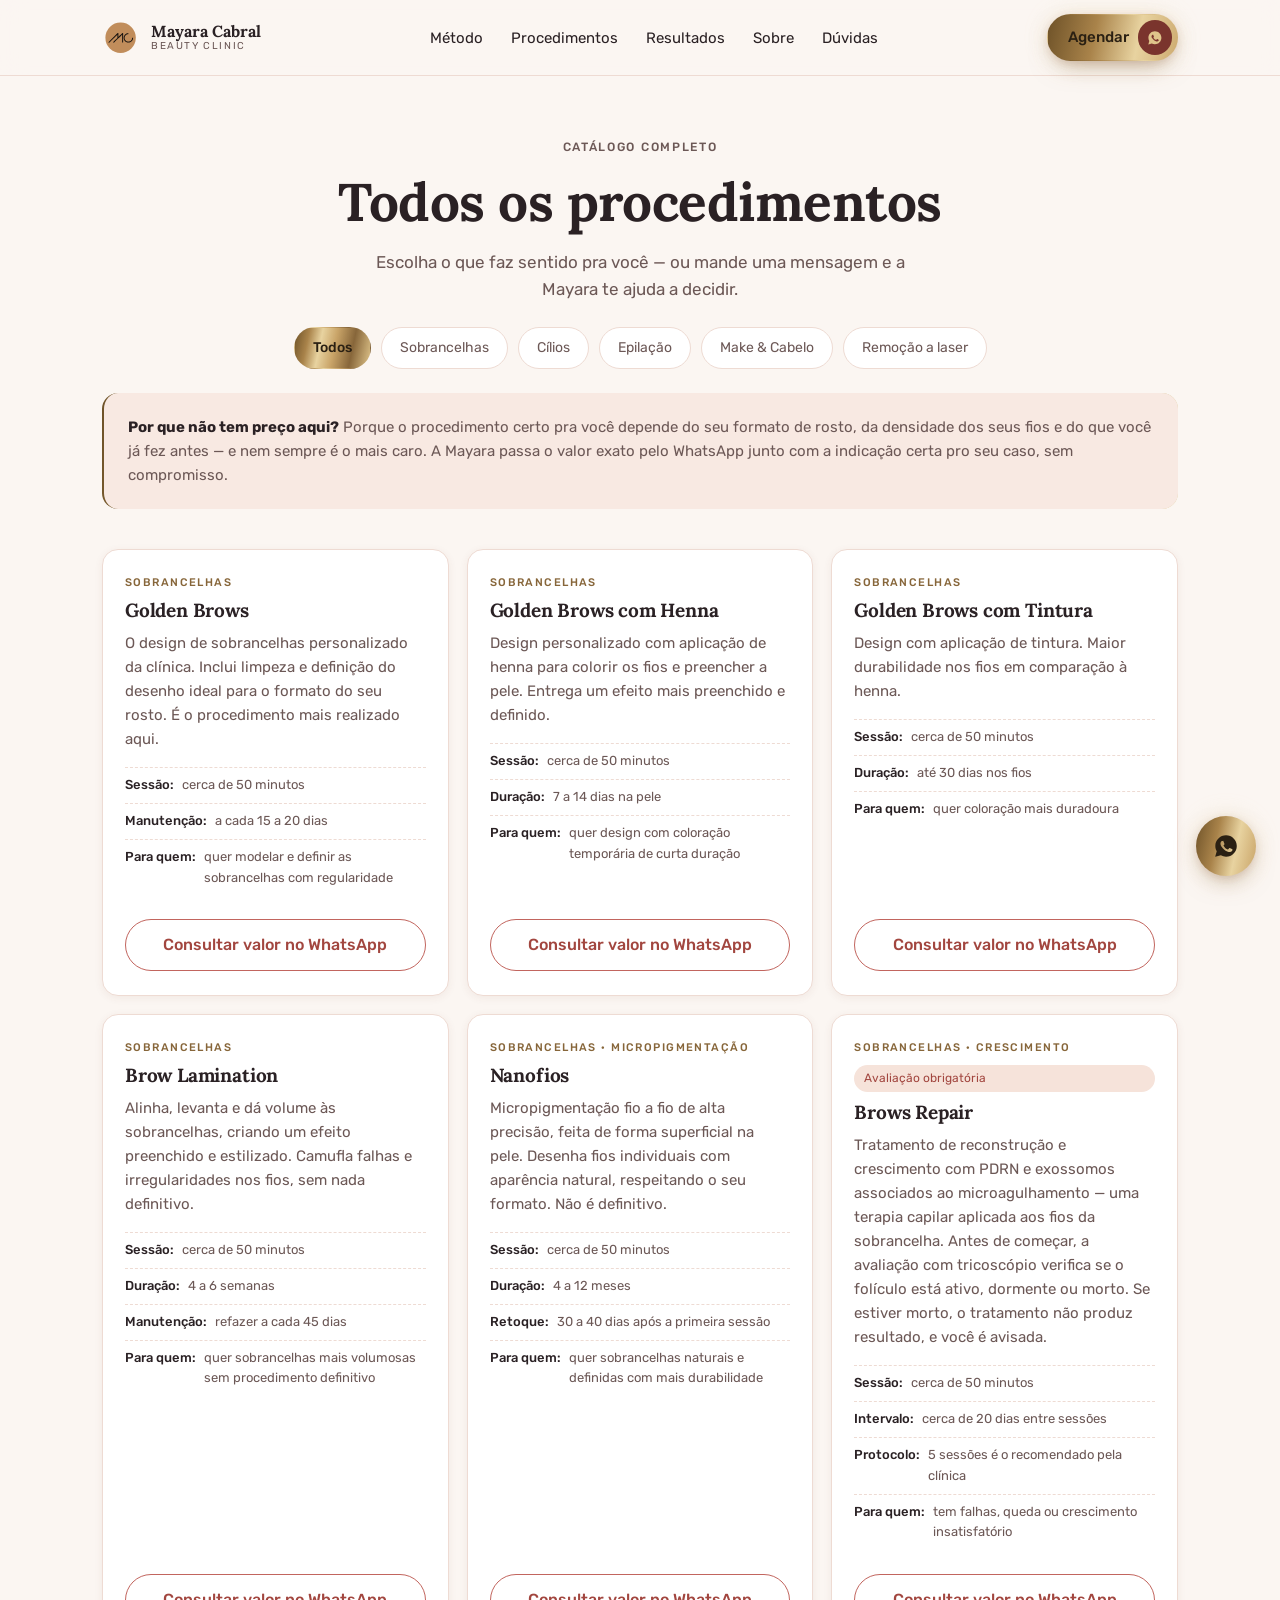
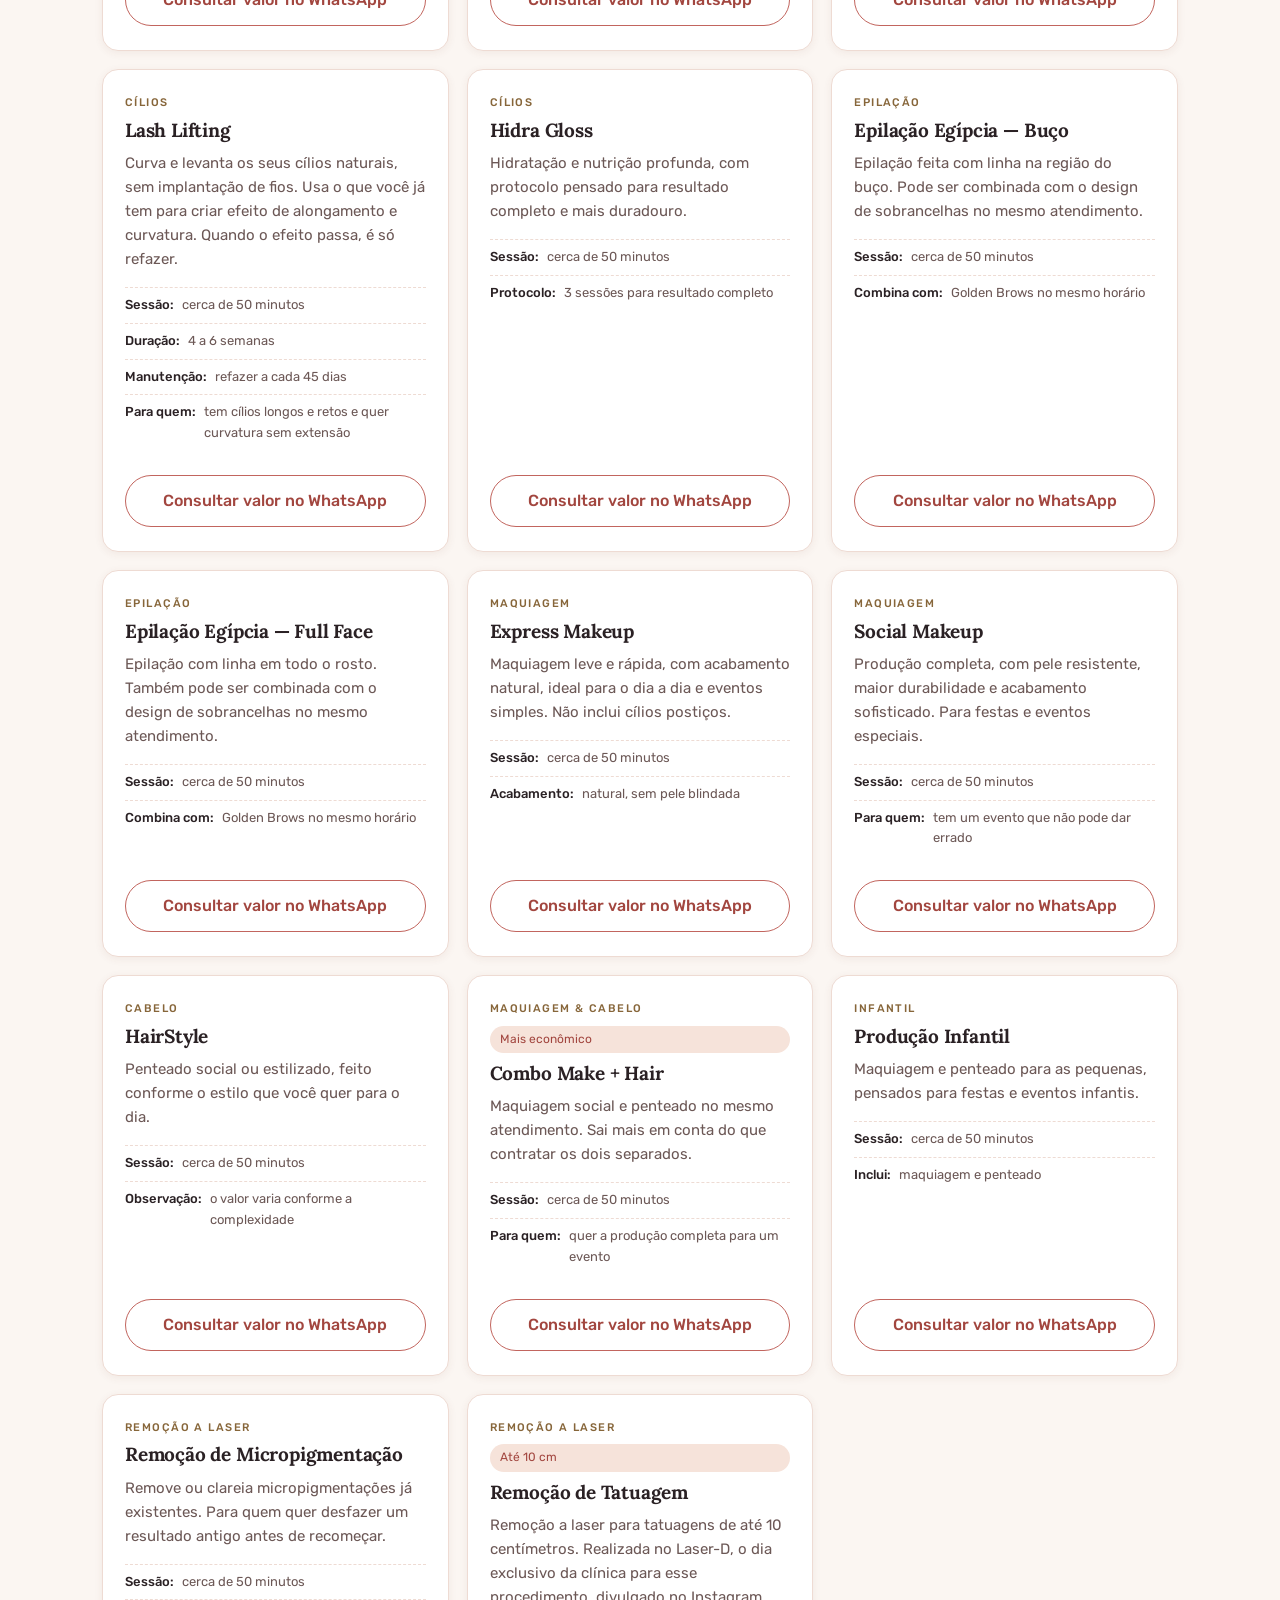
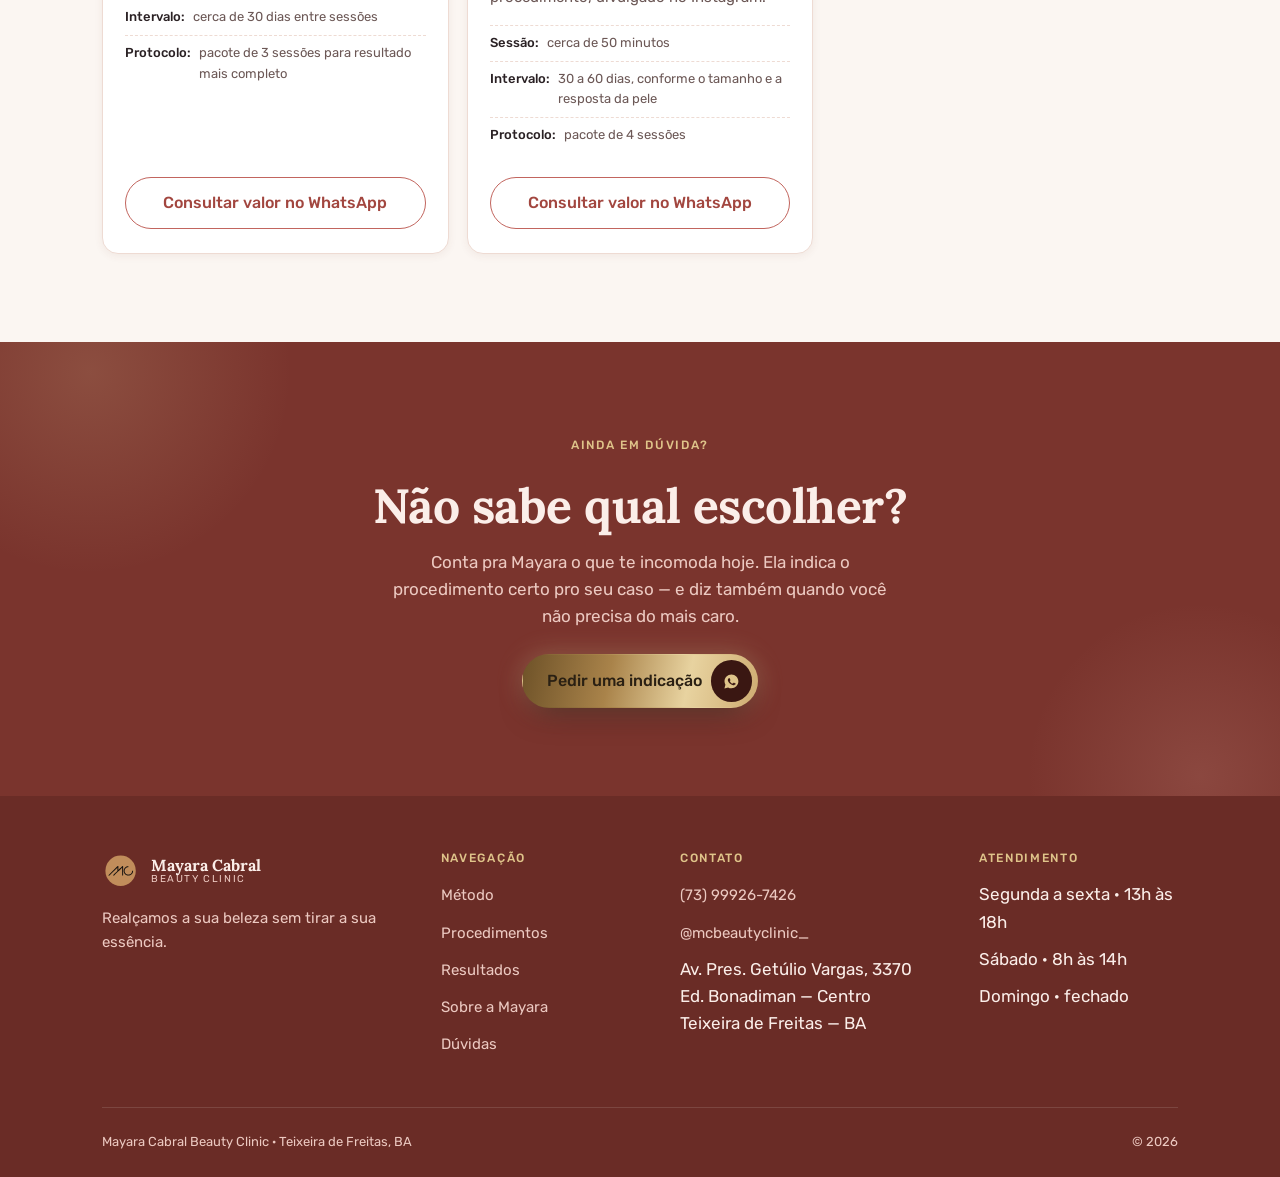
==== commit f1c393bf: "Versao 2 - Clone do Site que Mayara Gosto Clone do Site que Mayara Gostou" ====
--- a/procedimentos.html
+++ b/procedimentos.html
@@ -3,465 +3,319 @@
 <head>
 <meta charset="utf-8">
 <meta name="viewport" content="width=device-width, initial-scale=1">
-<title>Procedimentos | Mayara Cabral Beauty Clinic — Teixeira de Freitas/BA</title>
-<meta name="description" content="Ficha completa de todos os procedimentos da Mayara Cabral Beauty Clinic: Golden Brows, Brow Lamination, nanofios, Brows Repair, lash lifting, hidra gloss, epilação egípcia, maquiagem, penteado e remoção a laser em Teixeira de Freitas/BA.">
-<meta name="theme-color" content="#0D0B0A">
-<link rel="canonical" href="https://mayaracabralbeauty.com.br/procedimentos.html">
-
+<title>Procedimentos — Mayara Cabral Beauty Clinic</title>
+<meta name="description" content="Sobrancelhas, cílios, epilação, maquiagem, penteado e remoção a laser na Mayara Cabral Beauty Clinic, em Teixeira de Freitas — BA.">
+<meta name="theme-color" content="#FBF6F2">
+<link rel="icon" href="assets/img/logo-mc.svg" type="image/svg+xml">
 <meta property="og:type" content="website">
+<meta property="og:title" content="Procedimentos — Mayara Cabral Beauty Clinic">
+<meta property="og:description" content="Todos os procedimentos da clínica, com duração, durabilidade e indicação.">
 <meta property="og:locale" content="pt_BR">
-<meta property="og:site_name" content="Mayara Cabral Beauty Clinic">
-<meta property="og:url" content="https://mayaracabralbeauty.com.br/procedimentos.html">
-<meta property="og:title" content="Procedimentos | Mayara Cabral Beauty Clinic">
-<meta property="og:description" content="Sobrancelhas, cílios, maquiagem, epilação e remoção a laser — o que é, quanto dura e para quem é indicado.">
-<meta property="og:image" content="https://mayaracabralbeauty.com.br/assets/img/og-cover.jpg">
-<meta name="twitter:card" content="summary_large_image">
-
-<link rel="icon" href="assets/img/favicon.svg" type="image/svg+xml">
+
 <link rel="preconnect" href="https://fonts.googleapis.com">
 <link rel="preconnect" href="https://fonts.gstatic.com" crossorigin>
-<link href="https://fonts.googleapis.com/css2?family=Cormorant+Garamond:ital,wght@0,300;0,400;0,500;0,600;1,300;1,400&family=Jost:wght@300;400;500&display=swap" rel="stylesheet">
+<link rel="stylesheet" href="https://fonts.googleapis.com/css2?family=Lora:ital,wght@0,400;0,600;0,700;1,400;1,600&family=Rubik:wght@400;500;700&display=swap">
 <link rel="stylesheet" href="assets/css/style.css">
-<script src="assets/js/main.js" defer></script>
 </head>
-
 <body>
-<a class="skip" href="#lista">Ir para a lista de procedimentos</a>
 
 <header class="header">
-  <div class="wrap header__in">
-    <a class="brand" href="index.html" aria-label="Mayara Cabral Beauty Clinic — página inicial">
-      <img src="assets/img/logo.svg" alt="" width="42" height="42">
-      <span class="brand__txt">
-        <span class="brand__name">Mayara Cabral</span>
-        <span class="brand__sub">Beauty Clinic</span>
-      </span>
+  <div class="wrap header__inner">
+    <a class="brand" href="index.html">
+      <img class="brand__mark" src="assets/img/logo-mc.svg" alt="" width="38" height="38">
+      <span class="brand__name">Mayara Cabral<span class="brand__sub">Beauty Clinic</span></span>
     </a>
 
-    <nav class="nav" id="menu" aria-label="Menu principal">
+    <nav class="nav" aria-label="Navegação principal">
+      <a href="index.html#metodo">Método</a>
+      <a href="procedimentos.html">Procedimentos</a>
+      <a href="index.html#resultados">Resultados</a>
       <a href="index.html#sobre">Sobre</a>
-      <a href="procedimentos.html" aria-current="page">Procedimentos</a>
-      <a href="index.html#resultados">Resultados</a>
-      <a href="index.html#curso">Curso</a>
-      <a href="index.html#contato">Contato</a>
-      <a class="btn btn--sm" data-wa="Olá, Mayara! Vim pelo site e quero agendar um horário na clínica.">Agendar</a>
+      <a href="index.html#duvidas">Dúvidas</a>
     </nav>
 
-    <div class="header__actions">
-      <a class="btn" data-wa="Olá, Mayara! Vim pelo site e quero agendar um horário na clínica.">Agendar horário</a>
-    </div>
-
-    <button class="burger" type="button" aria-label="Abrir menu" aria-expanded="false" aria-controls="menu">
+    <a class="btn btn--primary" href="https://wa.me/5573999267426?text=Oi%20Mayara!%20Vim%20pelo%20site%20e%20quero%20agendar%20um%20hor%C3%A1rio." target="_blank" rel="noopener">
+      Agendar
+      <span class="btn__cap"><svg viewBox="0 0 24 24" aria-hidden="true"><path d="M12.04 2C6.58 2 2.13 6.45 2.13 11.91c0 1.75.46 3.45 1.32 4.95L2 22l5.25-1.38a9.9 9.9 0 0 0 4.79 1.22h.01c5.46 0 9.91-4.45 9.91-9.91C21.96 6.45 17.5 2 12.04 2zm5.8 14.16c-.24.68-1.4 1.3-1.94 1.35-.5.05-.97.24-3.27-.68-2.75-1.08-4.5-3.9-4.64-4.08-.13-.18-1.1-1.47-1.1-2.8s.7-1.99.94-2.26c.25-.27.54-.34.72-.34.18 0 .36 0 .52.01.17.01.39-.6.6.46.24.55.8 1.9.87 2.04.07.14.12.3.02.48-.09.18-.14.29-.28.45-.14.16-.29.36-.42.48-.14.14-.28.29-.12.57.16.27.72 1.18 1.54 1.92 1.06.94 1.95 1.24 2.22 1.38.27.14.43.12.59-.07.16-.18.68-.79.86-1.06.18-.27.36-.23.61-.14.25.09 1.58.75 1.85.88.27.14.45.2.52.32.06.11.06.66-.18 1.34z"/></svg></span>
+    </a>
+
+    <button class="burger" aria-label="Abrir menu" aria-expanded="false" aria-controls="drawer">
       <span></span><span></span><span></span>
     </button>
   </div>
 </header>
 
+<div class="drawer-backdrop"></div>
+<aside class="drawer" id="drawer" aria-label="Menu">
+  <button class="drawer__close" aria-label="Fechar menu">&times;</button>
+  <nav>
+    <a href="index.html#metodo">Método</a>
+    <a href="procedimentos.html">Procedimentos</a>
+    <a href="index.html#resultados">Resultados</a>
+    <a href="index.html#sobre">Sobre</a>
+    <a href="index.html#clinica">A clínica</a>
+    <a href="index.html#duvidas">Dúvidas</a>
+  </nav>
+  <a class="btn btn--primary" href="https://wa.me/5573999267426?text=Oi%20Mayara!%20Vim%20pelo%20site%20e%20quero%20agendar%20um%20hor%C3%A1rio." target="_blank" rel="noopener">
+    Agendar no WhatsApp
+    <span class="btn__cap"><svg viewBox="0 0 24 24" aria-hidden="true"><path d="M12.04 2C6.58 2 2.13 6.45 2.13 11.91c0 1.75.46 3.45 1.32 4.95L2 22l5.25-1.38a9.9 9.9 0 0 0 4.79 1.22h.01c5.46 0 9.91-4.45 9.91-9.91C21.96 6.45 17.5 2 12.04 2zm5.8 14.16c-.24.68-1.4 1.3-1.94 1.35-.5.05-.97.24-3.27-.68-2.75-1.08-4.5-3.9-4.64-4.08-.13-.18-1.1-1.47-1.1-2.8s.7-1.99.94-2.26c.25-.27.54-.34.72-.34.18 0 .36 0 .52.01.17.01.39-.6.6.46.24.55.8 1.9.87 2.04.07.14.12.3.02.48-.09.18-.14.29-.28.45-.14.16-.29.36-.42.48-.14.14-.28.29-.12.57.16.27.72 1.18 1.54 1.92 1.06.94 1.95 1.24 2.22 1.38.27.14.43.12.59-.07.16-.18.68-.79.86-1.06.18-.27.36-.23.61-.14.25.09 1.58.75 1.85.88.27.14.45.2.52.32.06.11.06.66-.18 1.34z"/></svg></span>
+  </a>
+</aside>
+
 <main>
 
 <section class="page-hero">
-  <div class="wrap page-hero__in">
-    <p class="eyebrow">Mayara Cabral Beauty Clinic</p>
-    <h1>Todos os procedimentos,<br>com o <span class="serif-it">detalhe que importa</span></h1>
-    <p class="lead">O que é cada técnica, quanto tempo leva a sessão, quanto dura o resultado e para quem é indicada.
-      Sem promessa vaga: se um procedimento não for adequado para o seu caso, a Mayara te diz antes.</p>
-    <div class="actions">
-      <a class="btn" data-wa="Olá, Mayara! Vim pelo site, na página de procedimentos, e quero agendar um horário.">
-        Agendar pelo WhatsApp
-        <svg viewBox="0 0 24 24" aria-hidden="true"><path fill="currentColor" d="M12 2a10 10 0 0 0-8.6 15.1L2 22l5-1.3A10 10 0 1 0 12 2Zm5.8 14.2c-.2.7-1.4 1.3-2 1.4-.5.1-1.1.1-1.8-.1-.4-.1-1-.3-1.7-.6-3-1.3-4.9-4.3-5.1-4.5-.1-.2-1.2-1.5-1.2-2.9s.7-2 1-2.3c.2-.3.5-.4.7-.4h.5c.2 0 .4 0 .6.5l.8 2c.1.2.1.3 0 .5l-.3.5-.4.4c-.1.1-.3.3-.1.6.2.3.8 1.3 1.7 2.1 1.1 1 2 1.3 2.3 1.4.3.1.4.1.6-.1l.9-1c.2-.2.3-.2.6-.1l2 .9c.2.1.4.2.4.3.1.1.1.6-.1 1.3Z"/></svg>
-      </a>
-    </div>
+  <div class="wrap">
+    <p class="eyebrow" style="justify-content:center">Catálogo completo</p>
+    <h1>Todos os procedimentos</h1>
+    <p>Escolha o que faz sentido pra você — ou mande uma mensagem e a Mayara te ajuda a decidir.</p>
   </div>
 </section>
 
-<section class="section" id="lista">
+<div class="filters" role="group" aria-label="Filtrar por categoria">
+  <button class="filter" data-filter="todos" aria-pressed="true">Todos</button>
+  <button class="filter" data-filter="sobrancelhas" aria-pressed="false">Sobrancelhas</button>
+  <button class="filter" data-filter="cilios" aria-pressed="false">Cílios</button>
+  <button class="filter" data-filter="epilacao" aria-pressed="false">Epilação</button>
+  <button class="filter" data-filter="make" aria-pressed="false">Make &amp; Cabelo</button>
+  <button class="filter" data-filter="laser" aria-pressed="false">Remoção a laser</button>
+</div>
+
+<section class="section" style="padding-top:0">
   <div class="wrap">
 
-    <div class="filters" role="group" aria-label="Filtrar procedimentos por categoria">
-      <button class="filter is-on" type="button" data-filter="all" aria-pressed="true">Todos</button>
-      <button class="filter" type="button" data-filter="sobrancelhas" aria-pressed="false">Sobrancelhas</button>
-      <button class="filter" type="button" data-filter="cilios" aria-pressed="false">Cílios</button>
-      <button class="filter" type="button" data-filter="make" aria-pressed="false">Maquiagem e cabelo</button>
-      <button class="filter" type="button" data-filter="epilacao" aria-pressed="false">Epilação</button>
-      <button class="filter" type="button" data-filter="laser" aria-pressed="false">Remoção a laser</button>
-    </div>
-
-    <div class="proc-list">
-
-      <!-- 1 -->
-      <article class="proc" id="golden-brows" data-cat="sobrancelhas">
-        <div class="proc__media">
-          <img src="assets/img/resultado-flow-design.webp" width="626" height="822" loading="lazy"
-               alt="Resultado de design de sobrancelhas Golden Brows">
-        </div>
-        <div class="proc__body">
-          <p class="proc__cat">Sobrancelhas</p>
-          <h2>Golden Brows</h2>
-          <p>O design de sobrancelhas personalizado da clínica. Inclui a limpeza e a definição do desenho ideal
-            para o formato do seu rosto. É o procedimento de entrada e o mais realizado na manutenção.
-            Também procurado como design básico ou limpeza de sobrancelha.</p>
-          <dl class="proc__specs">
-            <div class="proc__spec"><dt>Sessão</dt><dd>≈ 50 minutos</dd></div>
-            <div class="proc__spec"><dt>Manutenção</dt><dd>15 a 20 dias</dd></div>
-            <div class="proc__spec"><dt>Indicado para</dt><dd>Quem quer modelar e definir as sobrancelhas com regularidade</dd></div>
-          </dl>
-          <div class="proc__foot">
-            <p class="proc__price price">R$ 50,00<small>por sessão</small></p>
-            <a class="btn" data-wa="Olá, Mayara! Vim pelo site e quero agendar o Golden Brows (design de sobrancelhas).">Consultar valor e agendar</a>
-          </div>
-        </div>
-      </article>
-
-      <!-- 2 -->
-      <article class="proc" id="golden-brows-henna" data-cat="sobrancelhas">
-        <div class="proc__media">
-          <img src="assets/img/resultado-design-henna.webp" width="814" height="820" loading="lazy"
-               alt="Resultado de design de sobrancelhas com henna">
-        </div>
-        <div class="proc__body">
-          <p class="proc__cat">Sobrancelhas</p>
-          <h2>Golden Brows com Henna</h2>
-          <p>Design personalizado com aplicação de henna para colorir os fios e preencher a pele.
-            O efeito fica mais cheio e definido, ideal para quem quer cor sem compromisso de longa duração.</p>
-          <dl class="proc__specs">
-            <div class="proc__spec"><dt>Sessão</dt><dd>≈ 50 minutos</dd></div>
-            <div class="proc__spec"><dt>Duração do resultado</dt><dd>7 a 14 dias na pele</dd></div>
-            <div class="proc__spec"><dt>Indicado para</dt><dd>Quem quer design com coloração temporária de curta duração</dd></div>
-          </dl>
-          <div class="proc__foot">
-            <p class="proc__price price">R$ 70,00<small>por sessão</small></p>
-            <a class="btn" data-wa="Olá, Mayara! Vim pelo site e quero agendar o Golden Brows com Henna.">Consultar valor e agendar</a>
-          </div>
-        </div>
-      </article>
-
-      <!-- 3 -->
-      <article class="proc proc--noimg" id="golden-brows-tintura" data-cat="sobrancelhas">
-        <div class="proc__body">
-          <p class="proc__cat">Sobrancelhas</p>
-          <h2>Golden Brows com Tintura</h2>
-          <p>Design de sobrancelhas com aplicação de tintura. A cor tem maior durabilidade nos fios em comparação
-            com a henna — indicado para quem quer manter o efeito por mais tempo entre uma manutenção e outra.</p>
-          <dl class="proc__specs">
-            <div class="proc__spec"><dt>Sessão</dt><dd>≈ 50 minutos</dd></div>
-            <div class="proc__spec"><dt>Duração do resultado</dt><dd>Até 30 dias nos fios</dd></div>
-            <div class="proc__spec"><dt>Indicado para</dt><dd>Quem quer coloração mais duradoura</dd></div>
-          </dl>
-          <div class="proc__foot">
-            <p class="proc__price price">R$ 70,00<small>por sessão</small></p>
-            <a class="btn" data-wa="Olá, Mayara! Vim pelo site e quero agendar o Golden Brows com Tintura.">Consultar valor e agendar</a>
-          </div>
-        </div>
-      </article>
-
-      <!-- 4 -->
-      <article class="proc" id="brow-lamination" data-cat="sobrancelhas">
-        <div class="proc__media">
-          <img src="assets/img/resultado-brow-lamination.webp" width="829" height="666" loading="lazy"
-               alt="Antes e depois de Brow Lamination com fios direcionados">
-        </div>
-        <div class="proc__body">
-          <p class="proc__cat">Sobrancelhas</p>
-          <h2>Brow Lamination</h2>
-          <p>Alinha, levanta e dá volume às sobrancelhas, criando um efeito mais preenchido e estilizado.
-            Camufla falhas e irregularidades nos fios. Também chamado de laminação de sobrancelha ou brow lami.</p>
-          <dl class="proc__specs">
-            <div class="proc__spec"><dt>Sessão</dt><dd>≈ 50 minutos</dd></div>
-            <div class="proc__spec"><dt>Duração do resultado</dt><dd>4 a 6 semanas</dd></div>
-            <div class="proc__spec"><dt>Manutenção</dt><dd>A cada 45 dias</dd></div>
-            <div class="proc__spec"><dt>Indicado para</dt><dd>Quem quer sobrancelhas mais volumosas sem nada definitivo</dd></div>
-          </dl>
-          <p class="proc__note">Não é definitivo — o que permite ajustar o desenho com frequência, conforme o seu rosto e o seu gosto.</p>
-          <div class="proc__foot">
-            <p class="proc__price price">R$ 165,00<small>por sessão</small></p>
-            <a class="btn" data-wa="Olá, Mayara! Vim pelo site e quero agendar o Brow Lamination.">Consultar valor e agendar</a>
-          </div>
-        </div>
-      </article>
-
-      <!-- 5 -->
-      <article class="proc proc--noimg" id="nanofios" data-cat="sobrancelhas">
-        <div class="proc__body">
-          <p class="proc__cat">Sobrancelhas &middot; Micropigmentação</p>
-          <h2>Nanofios</h2>
-          <p>Técnica de micropigmentação fio a fio de alta precisão, realizada de forma superficial na pele.
-            Mais sofisticada que as técnicas tradicionais, entrega fios individuais com aparência natural.
-            Também procurada como nanoblading ou micropigmentação fio a fio.</p>
-          <dl class="proc__specs">
-            <div class="proc__spec"><dt>Sessão</dt><dd>≈ 50 minutos</dd></div>
-            <div class="proc__spec"><dt>Duração do resultado</dt><dd>4 a 12 meses</dd></div>
-            <div class="proc__spec"><dt>Retoque</dt><dd>Entre 30 e 40 dias após a primeira sessão</dd></div>
-            <div class="proc__spec"><dt>Indicado para</dt><dd>Quem quer sobrancelhas naturais e definidas com maior durabilidade</dd></div>
-          </dl>
-          <p class="proc__note">O procedimento não é definitivo e o retoque faz parte do protocolo — é ele que fecha o resultado.</p>
-          <div class="proc__foot">
-            <p class="proc__price price">R$ 750,00<small>primeira sessão</small></p>
-            <a class="btn" data-wa="Olá, Mayara! Vim pelo site e quero informações sobre os Nanofios (micropigmentação fio a fio).">Consultar valor e agendar</a>
-          </div>
-        </div>
-      </article>
-
-      <!-- 6 -->
-      <article class="proc proc--noimg" id="brows-repair" data-cat="sobrancelhas">
-        <div class="proc__body">
-          <p class="proc__cat">Sobrancelhas &middot; Tratamento de crescimento</p>
-          <h2>Brows Repair</h2>
-          <p>Tratamento de reconstrução e crescimento de sobrancelhas com tecnologia avançada. Usa ativos como
-            PDRN e exossomos associados ao microagulhamento — funciona como uma terapia capilar aplicada aos fios
-            da sobrancelha.</p>
-          <dl class="proc__specs">
-            <div class="proc__spec"><dt>Sessão</dt><dd>≈ 50 minutos</dd></div>
-            <div class="proc__spec"><dt>Intervalo</dt><dd>≈ 20 dias entre sessões</dd></div>
-            <div class="proc__spec"><dt>Protocolo recomendado</dt><dd>Pacote de 5 sessões</dd></div>
-            <div class="proc__spec"><dt>Indicado para</dt><dd>Falhas, queda ou crescimento insatisfatório dos fios</dd></div>
-          </dl>
-          <p class="proc__note"><strong>Avaliação obrigatória:</strong> antes de iniciar é feita uma análise com tricoscópio
-            para verificar se o folículo está ativo, dormente ou morto. A quantidade de sessões depende desse resultado —
-            e, se o folículo estiver morto, o tratamento não produz efeito. Você fica sabendo disso antes de investir.</p>
-          <div class="proc__foot">
-            <p class="proc__price price">R$ 160,00<small>sessão avulsa &middot; pacote 5 sessões R$ 725,00</small></p>
-            <a class="btn" data-wa="Olá, Mayara! Vim pelo site e quero agendar a avaliação para o Brows Repair.">Agendar avaliação</a>
-          </div>
-        </div>
-      </article>
-
-      <!-- 7 -->
-      <article class="proc proc--noimg" id="lash-lifting" data-cat="cilios">
-        <div class="proc__body">
-          <p class="proc__cat">Cílios</p>
-          <h2>Lash Lifting</h2>
-          <p>Curva e levanta os seus cílios naturais, sem implantação de fios. Usa os próprios cílios para criar
-            efeito de alongamento e curvatura. Quando o efeito passa, basta refazer. Também conhecido como
-            lifting de cílios ou permanente de cílios.</p>
-          <dl class="proc__specs">
-            <div class="proc__spec"><dt>Sessão</dt><dd>≈ 50 minutos</dd></div>
-            <div class="proc__spec"><dt>Duração do resultado</dt><dd>4 a 6 semanas</dd></div>
-            <div class="proc__spec"><dt>Manutenção</dt><dd>A cada 45 dias</dd></div>
-            <div class="proc__spec"><dt>Indicado para</dt><dd>Cílios longos e retos que pedem curvatura natural</dd></div>
-          </dl>
-          <div class="proc__foot">
-            <p class="proc__price price">R$ 170,00<small>por sessão</small></p>
-            <a class="btn" data-wa="Olá, Mayara! Vim pelo site e quero agendar o Lash Lifting.">Consultar valor e agendar</a>
-          </div>
-        </div>
-      </article>
-
-      <!-- 8 -->
-      <article class="proc proc--noimg" id="hidra-gloss" data-cat="cilios">
-        <div class="proc__body">
-          <p class="proc__cat">Cílios &middot; Hidratação</p>
-          <h2>Hidra Gloss</h2>
-          <p>Procedimento de hidratação e nutrição dos cílios naturais. O protocolo de 3 sessões entrega
-            o resultado mais completo e duradouro.</p>
-          <dl class="proc__specs">
-            <div class="proc__spec"><dt>Sessão</dt><dd>≈ 50 minutos</dd></div>
-            <div class="proc__spec"><dt>Protocolo recomendado</dt><dd>Pacote de 3 sessões</dd></div>
-            <div class="proc__spec"><dt>Indicado para</dt><dd>Cílios ressecados, quebradiços ou sem brilho</dd></div>
-          </dl>
-          <div class="proc__foot">
-            <p class="proc__price price">R$ 145,00<small>sessão avulsa &middot; pacote 3 sessões R$ 390,00</small></p>
-            <a class="btn" data-wa="Olá, Mayara! Vim pelo site e quero agendar o Hidra Gloss.">Consultar valor e agendar</a>
-          </div>
-        </div>
-      </article>
-
-      <!-- 9 -->
-      <article class="proc proc--noimg" id="epilacao-buco" data-cat="epilacao">
-        <div class="proc__body">
-          <p class="proc__cat">Epilação</p>
-          <h2>Epilação Egípcia — Buço</h2>
-          <p>Epilação feita com linha na região do buço. Pode ser combinada com o design de sobrancelhas
-            no mesmo atendimento, sem precisar marcar outro horário.</p>
-          <dl class="proc__specs">
-            <div class="proc__spec"><dt>Sessão</dt><dd>≈ 50 minutos</dd></div>
-            <div class="proc__spec"><dt>Combina com</dt><dd>Design de sobrancelhas</dd></div>
-          </dl>
-          <div class="proc__foot">
-            <p class="proc__price price">R$ 25,00<small>por sessão</small></p>
-            <a class="btn" data-wa="Olá, Mayara! Vim pelo site e quero agendar a Epilação Egípcia do buço.">Consultar valor e agendar</a>
-          </div>
-        </div>
-      </article>
-
-      <!-- 10 -->
-      <article class="proc proc--noimg" id="epilacao-full-face" data-cat="epilacao">
-        <div class="proc__body">
-          <p class="proc__cat">Epilação</p>
-          <h2>Epilação Egípcia — Full Face</h2>
-          <p>Epilação com linha em todo o rosto, com acabamento uniforme. Também pode ser combinada
-            com o design de sobrancelhas no mesmo atendimento.</p>
-          <dl class="proc__specs">
-            <div class="proc__spec"><dt>Sessão</dt><dd>≈ 50 minutos</dd></div>
-            <div class="proc__spec"><dt>Combina com</dt><dd>Design de sobrancelhas</dd></div>
-          </dl>
-          <div class="proc__foot">
-            <p class="proc__price price">R$ 75,00<small>por sessão</small></p>
-            <a class="btn" data-wa="Olá, Mayara! Vim pelo site e quero agendar a Epilação Egípcia full face.">Consultar valor e agendar</a>
-          </div>
-        </div>
-      </article>
-
-      <!-- 11 -->
-      <article class="proc proc--noimg" id="express-makeup" data-cat="make">
-        <div class="proc__body">
-          <p class="proc__cat">Maquiagem</p>
-          <h2>Express Makeup</h2>
-          <p>Maquiagem leve e rápida, com acabamento natural — sem pele blindada e sem cílios postiços.
-            Ideal para o dia a dia e para eventos mais simples.</p>
-          <dl class="proc__specs">
-            <div class="proc__spec"><dt>Sessão</dt><dd>≈ 50 minutos</dd></div>
-            <div class="proc__spec"><dt>Acabamento</dt><dd>Natural, leve</dd></div>
-            <div class="proc__spec"><dt>Agendamento</dt><dd>Confirmado diretamente com a Mayara</dd></div>
-          </dl>
-          <div class="proc__foot">
-            <p class="proc__price price">R$ 145,00<small>por produção</small></p>
-            <a class="btn" data-wa="Olá, Mayara! Vim pelo site e quero agendar o Express Makeup.">Consultar valor e agendar</a>
-          </div>
-        </div>
-      </article>
-
-      <!-- 12 -->
-      <article class="proc" id="social-makeup" data-cat="make">
-        <div class="proc__media">
-          <img src="assets/img/resultado-social-makeup.webp" width="664" height="822" loading="lazy"
-               alt="Maquiagem social finalizada por Mayara Cabral">
-        </div>
-        <div class="proc__body">
-          <p class="proc__cat">Maquiagem</p>
-          <h2>Social Makeup</h2>
-          <p>Maquiagem elaborada, com maior durabilidade e acabamento sofisticado. Produção completa,
-            com pele resistente, pensada para festas e eventos especiais.</p>
-          <dl class="proc__specs">
-            <div class="proc__spec"><dt>Sessão</dt><dd>≈ 50 minutos</dd></div>
-            <div class="proc__spec"><dt>Acabamento</dt><dd>Produção completa, pele resistente</dd></div>
-            <div class="proc__spec"><dt>Agendamento</dt><dd>Confirmado diretamente com a Mayara</dd></div>
-          </dl>
-          <div class="proc__foot">
-            <p class="proc__price price">R$ 180,00<small>por produção</small></p>
-            <a class="btn" data-wa="Olá, Mayara! Vim pelo site e quero agendar o Social Makeup para um evento.">Consultar valor e agendar</a>
-          </div>
-        </div>
-      </article>
-
-      <!-- 13 -->
-      <article class="proc proc--noimg" id="hairstyle" data-cat="make">
-        <div class="proc__body">
-          <p class="proc__cat">Cabelo</p>
-          <h2>HairStyle</h2>
-          <p>Penteado social ou estilizado, montado conforme o look que você quer levar para o evento.
-            O valor pode variar de acordo com a complexidade do penteado.</p>
-          <dl class="proc__specs">
-            <div class="proc__spec"><dt>Sessão</dt><dd>≈ 50 minutos</dd></div>
-            <div class="proc__spec"><dt>Agendamento</dt><dd>Confirmado diretamente com a Mayara</dd></div>
-          </dl>
-          <div class="proc__foot">
-            <p class="proc__price price">R$ 130,00<small>valor pode variar conforme a complexidade</small></p>
-            <a class="btn" data-wa="Olá, Mayara! Vim pelo site e quero agendar um penteado (HairStyle).">Consultar valor e agendar</a>
-          </div>
-        </div>
-      </article>
-
-      <!-- 14 -->
-      <article class="proc" id="combo-make-hair" data-cat="make">
-        <div class="proc__media">
-          <img src="assets/img/resultado-noiva-social-makeup.webp" width="631" height="811" loading="lazy"
-               alt="Produção de maquiagem e penteado para noiva">
-        </div>
-        <div class="proc__body">
-          <p class="proc__cat">Produção completa</p>
-          <h2>Combo Make + Hair</h2>
-          <p>Maquiagem social e penteado no mesmo atendimento. Além da praticidade de resolver tudo de uma vez,
-            sai mais em conta do que contratar os dois separadamente.</p>
-          <dl class="proc__specs">
-            <div class="proc__spec"><dt>Sessão</dt><dd>≈ 50 minutos</dd></div>
-            <div class="proc__spec"><dt>Inclui</dt><dd>Social Makeup + HairStyle</dd></div>
-            <div class="proc__spec"><dt>Agendamento</dt><dd>Confirmado diretamente com a Mayara</dd></div>
-          </dl>
-          <div class="proc__foot">
-            <p class="proc__price price">R$ 220,00<small>produção completa</small></p>
-            <a class="btn" data-wa="Olá, Mayara! Vim pelo site e quero agendar o Combo Make + Hair.">Consultar valor e agendar</a>
-          </div>
-        </div>
-      </article>
-
-      <!-- 15 -->
-      <article class="proc proc--noimg" id="producao-infantil" data-cat="make">
-        <div class="proc__body">
-          <p class="proc__cat">Infantil</p>
-          <h2>Produção Infantil</h2>
-          <p>Produção completa para crianças, com maquiagem e penteado pensados para festas e eventos infantis.</p>
-          <dl class="proc__specs">
-            <div class="proc__spec"><dt>Sessão</dt><dd>≈ 50 minutos</dd></div>
-            <div class="proc__spec"><dt>Inclui</dt><dd>Maquiagem e penteado</dd></div>
-          </dl>
-          <div class="proc__foot">
-            <p class="proc__price price">R$ 100,00<small>por produção</small></p>
-            <a class="btn" data-wa="Olá, Mayara! Vim pelo site e quero agendar uma Produção Infantil.">Consultar valor e agendar</a>
-          </div>
-        </div>
-      </article>
-
-      <!-- 16 -->
-      <article class="proc proc--noimg" id="remocao-micropigmentacao" data-cat="laser">
-        <div class="proc__body">
-          <p class="proc__cat">Remoção a laser</p>
-          <h2>Remoção de Micropigmentação a Laser</h2>
-          <p>Remoção a laser de micropigmentações existentes, para quem quer apagar ou clarear um trabalho anterior.
-            O pacote de 3 sessões traz economia e resultado mais completo do que sessões avulsas.</p>
-          <dl class="proc__specs">
-            <div class="proc__spec"><dt>Sessão</dt><dd>≈ 50 minutos</dd></div>
-            <div class="proc__spec"><dt>Intervalo</dt><dd>≈ 30 dias entre sessões</dd></div>
-            <div class="proc__spec"><dt>Protocolo recomendado</dt><dd>Pacote de 3 sessões</dd></div>
-          </dl>
-          <div class="proc__foot">
-            <p class="proc__price price">R$ 230,00<small>sessão avulsa &middot; pacote 3 sessões R$ 697,00</small></p>
-            <a class="btn" data-wa="Olá, Mayara! Vim pelo site e quero informações sobre a remoção de micropigmentação a laser.">Consultar valor e agendar</a>
-          </div>
-        </div>
-      </article>
-
-      <!-- 17 -->
-      <article class="proc proc--noimg" id="remocao-tatuagem" data-cat="laser">
-        <div class="proc__body">
-          <p class="proc__cat">Remoção a laser</p>
-          <h2>Remoção de Tatuagem a Laser</h2>
-          <p>Remoção a laser para tatuagens de até 10 centímetros. O procedimento é realizado no laser-D,
-            o dia exclusivo da clínica para atendimentos de laser — as datas são divulgadas no Instagram.</p>
-          <dl class="proc__specs">
-            <div class="proc__spec"><dt>Sessão</dt><dd>≈ 50 minutos</dd></div>
-            <div class="proc__spec"><dt>Limite</dt><dd>Tatuagens de até 10 cm</dd></div>
-            <div class="proc__spec"><dt>Intervalo</dt><dd>30 a 60 dias, conforme resposta da pele</dd></div>
-            <div class="proc__spec"><dt>Protocolo recomendado</dt><dd>Pacote de 4 sessões</dd></div>
-          </dl>
-          <p class="proc__note">Como o laser-D acontece em dias específicos, as vagas são limitadas.
-            Acompanhe as datas em <a class="gold" href="https://www.instagram.com/mcbeautyclinic_/" target="_blank" rel="noopener">@mcbeautyclinic_</a>
-            ou peça a próxima data pelo WhatsApp.</p>
-          <div class="proc__foot">
-            <p class="proc__price price">R$ 297,00<small>sessão avulsa &middot; pacote 4 sessões R$ 1.188,00</small></p>
-            <a class="btn" data-wa="Olá, Mayara! Vim pelo site e quero saber a próxima data do laser-D para remoção de tatuagem.">Consultar valor e agendar</a>
-          </div>
-        </div>
+    <div class="price-note rv">
+      <strong>Por que não tem preço aqui?</strong> Porque o procedimento certo pra você depende do seu formato de rosto, da densidade dos seus fios e do que você já fez antes — e nem sempre é o mais caro. A Mayara passa o valor exato pelo WhatsApp junto com a indicação certa pro seu caso, sem compromisso.
+    </div>
+
+    <div class="proc-grid">
+
+      <!-- ===== SOBRANCELHAS ===== -->
+      <article class="card proc-card rv" data-cat="sobrancelhas">
+        <span class="proc-card__cat">Sobrancelhas</span>
+        <h3>Golden Brows</h3>
+        <p class="proc-card__desc">O design de sobrancelhas personalizado da clínica. Inclui limpeza e definição do desenho ideal para o formato do seu rosto. É o procedimento mais realizado aqui.</p>
+        <ul class="proc-card__meta">
+          <li><b>Sessão:</b> cerca de 50 minutos</li>
+          <li><b>Manutenção:</b> a cada 15 a 20 dias</li>
+          <li><b>Para quem:</b> quer modelar e definir as sobrancelhas com regularidade</li>
+        </ul>
+        <a class="btn btn--ghost" href="https://wa.me/5573999267426?text=Oi%20Mayara!%20Vim%20pelo%20site%20e%20quero%20saber%20sobre%20o%20Golden%20Brows." target="_blank" rel="noopener">Consultar valor no WhatsApp</a>
+      </article>
+
+      <article class="card proc-card rv" data-cat="sobrancelhas">
+        <span class="proc-card__cat">Sobrancelhas</span>
+        <h3>Golden Brows com Henna</h3>
+        <p class="proc-card__desc">Design personalizado com aplicação de henna para colorir os fios e preencher a pele. Entrega um efeito mais preenchido e definido.</p>
+        <ul class="proc-card__meta">
+          <li><b>Sessão:</b> cerca de 50 minutos</li>
+          <li><b>Duração:</b> 7 a 14 dias na pele</li>
+          <li><b>Para quem:</b> quer design com coloração temporária de curta duração</li>
+        </ul>
+        <a class="btn btn--ghost" href="https://wa.me/5573999267426?text=Oi%20Mayara!%20Vim%20pelo%20site%20e%20quero%20saber%20sobre%20o%20Golden%20Brows%20com%20Henna." target="_blank" rel="noopener">Consultar valor no WhatsApp</a>
+      </article>
+
+      <article class="card proc-card rv" data-cat="sobrancelhas">
+        <span class="proc-card__cat">Sobrancelhas</span>
+        <h3>Golden Brows com Tintura</h3>
+        <p class="proc-card__desc">Design com aplicação de tintura. Maior durabilidade nos fios em comparação à henna.</p>
+        <ul class="proc-card__meta">
+          <li><b>Sessão:</b> cerca de 50 minutos</li>
+          <li><b>Duração:</b> até 30 dias nos fios</li>
+          <li><b>Para quem:</b> quer coloração mais duradoura</li>
+        </ul>
+        <a class="btn btn--ghost" href="https://wa.me/5573999267426?text=Oi%20Mayara!%20Vim%20pelo%20site%20e%20quero%20saber%20sobre%20o%20Golden%20Brows%20com%20Tintura." target="_blank" rel="noopener">Consultar valor no WhatsApp</a>
+      </article>
+
+      <article class="card proc-card rv" data-cat="sobrancelhas">
+        <span class="proc-card__cat">Sobrancelhas</span>
+        <h3>Brow Lamination</h3>
+        <p class="proc-card__desc">Alinha, levanta e dá volume às sobrancelhas, criando um efeito preenchido e estilizado. Camufla falhas e irregularidades nos fios, sem nada definitivo.</p>
+        <ul class="proc-card__meta">
+          <li><b>Sessão:</b> cerca de 50 minutos</li>
+          <li><b>Duração:</b> 4 a 6 semanas</li>
+          <li><b>Manutenção:</b> refazer a cada 45 dias</li>
+          <li><b>Para quem:</b> quer sobrancelhas mais volumosas sem procedimento definitivo</li>
+        </ul>
+        <a class="btn btn--ghost" href="https://wa.me/5573999267426?text=Oi%20Mayara!%20Vim%20pelo%20site%20e%20quero%20saber%20sobre%20o%20Brow%20Lamination." target="_blank" rel="noopener">Consultar valor no WhatsApp</a>
+      </article>
+
+      <article class="card proc-card rv" data-cat="sobrancelhas">
+        <span class="proc-card__cat">Sobrancelhas · Micropigmentação</span>
+        <h3>Nanofios</h3>
+        <p class="proc-card__desc">Micropigmentação fio a fio de alta precisão, feita de forma superficial na pele. Desenha fios individuais com aparência natural, respeitando o seu formato. Não é definitivo.</p>
+        <ul class="proc-card__meta">
+          <li><b>Sessão:</b> cerca de 50 minutos</li>
+          <li><b>Duração:</b> 4 a 12 meses</li>
+          <li><b>Retoque:</b> 30 a 40 dias após a primeira sessão</li>
+          <li><b>Para quem:</b> quer sobrancelhas naturais e definidas com mais durabilidade</li>
+        </ul>
+        <a class="btn btn--ghost" href="https://wa.me/5573999267426?text=Oi%20Mayara!%20Vim%20pelo%20site%20e%20quero%20saber%20sobre%20os%20Nanofios." target="_blank" rel="noopener">Consultar valor no WhatsApp</a>
+      </article>
+
+      <article class="card proc-card rv" data-cat="sobrancelhas">
+        <span class="proc-card__cat">Sobrancelhas · Crescimento</span>
+        <span class="proc-card__flag">Avaliação obrigatória</span>
+        <h3>Brows Repair</h3>
+        <p class="proc-card__desc">Tratamento de reconstrução e crescimento com PDRN e exossomos associados ao microagulhamento — uma terapia capilar aplicada aos fios da sobrancelha. Antes de começar, a avaliação com tricoscópio verifica se o folículo está ativo, dormente ou morto. Se estiver morto, o tratamento não produz resultado, e você é avisada.</p>
+        <ul class="proc-card__meta">
+          <li><b>Sessão:</b> cerca de 50 minutos</li>
+          <li><b>Intervalo:</b> cerca de 20 dias entre sessões</li>
+          <li><b>Protocolo:</b> 5 sessões é o recomendado pela clínica</li>
+          <li><b>Para quem:</b> tem falhas, queda ou crescimento insatisfatório</li>
+        </ul>
+        <a class="btn btn--ghost" href="https://wa.me/5573999267426?text=Oi%20Mayara!%20Vim%20pelo%20site%20e%20quero%20saber%20sobre%20o%20Brows%20Repair." target="_blank" rel="noopener">Consultar valor no WhatsApp</a>
+      </article>
+
+      <!-- ===== CÍLIOS ===== -->
+      <article class="card proc-card rv" data-cat="cilios">
+        <span class="proc-card__cat">Cílios</span>
+        <h3>Lash Lifting</h3>
+        <p class="proc-card__desc">Curva e levanta os seus cílios naturais, sem implantação de fios. Usa o que você já tem para criar efeito de alongamento e curvatura. Quando o efeito passa, é só refazer.</p>
+        <ul class="proc-card__meta">
+          <li><b>Sessão:</b> cerca de 50 minutos</li>
+          <li><b>Duração:</b> 4 a 6 semanas</li>
+          <li><b>Manutenção:</b> refazer a cada 45 dias</li>
+          <li><b>Para quem:</b> tem cílios longos e retos e quer curvatura sem extensão</li>
+        </ul>
+        <a class="btn btn--ghost" href="https://wa.me/5573999267426?text=Oi%20Mayara!%20Vim%20pelo%20site%20e%20quero%20saber%20sobre%20o%20Lash%20Lifting." target="_blank" rel="noopener">Consultar valor no WhatsApp</a>
+      </article>
+
+      <!-- DANILO: confirmar com a Mayara se Hidra Gloss é de cílios (arquivo) ou de lábios (post do Instagram) -->
+      <article class="card proc-card rv" data-cat="cilios">
+        <span class="proc-card__cat">Cílios</span>
+        <h3>Hidra Gloss</h3>
+        <p class="proc-card__desc">Hidratação e nutrição profunda, com protocolo pensado para resultado completo e mais duradouro.</p>
+        <ul class="proc-card__meta">
+          <li><b>Sessão:</b> cerca de 50 minutos</li>
+          <li><b>Protocolo:</b> 3 sessões para resultado completo</li>
+        </ul>
+        <a class="btn btn--ghost" href="https://wa.me/5573999267426?text=Oi%20Mayara!%20Vim%20pelo%20site%20e%20quero%20saber%20sobre%20o%20Hidra%20Gloss." target="_blank" rel="noopener">Consultar valor no WhatsApp</a>
+      </article>
+
+      <!-- ===== EPILAÇÃO ===== -->
+      <article class="card proc-card rv" data-cat="epilacao">
+        <span class="proc-card__cat">Epilação</span>
+        <h3>Epilação Egípcia — Buço</h3>
+        <p class="proc-card__desc">Epilação feita com linha na região do buço. Pode ser combinada com o design de sobrancelhas no mesmo atendimento.</p>
+        <ul class="proc-card__meta">
+          <li><b>Sessão:</b> cerca de 50 minutos</li>
+          <li><b>Combina com:</b> Golden Brows no mesmo horário</li>
+        </ul>
+        <a class="btn btn--ghost" href="https://wa.me/5573999267426?text=Oi%20Mayara!%20Vim%20pelo%20site%20e%20quero%20saber%20sobre%20a%20Epila%C3%A7%C3%A3o%20Eg%C3%ADpcia%20de%20Bu%C3%A7o." target="_blank" rel="noopener">Consultar valor no WhatsApp</a>
+      </article>
+
+      <article class="card proc-card rv" data-cat="epilacao">
+        <span class="proc-card__cat">Epilação</span>
+        <h3>Epilação Egípcia — Full Face</h3>
+        <p class="proc-card__desc">Epilação com linha em todo o rosto. Também pode ser combinada com o design de sobrancelhas no mesmo atendimento.</p>
+        <ul class="proc-card__meta">
+          <li><b>Sessão:</b> cerca de 50 minutos</li>
+          <li><b>Combina com:</b> Golden Brows no mesmo horário</li>
+        </ul>
+        <a class="btn btn--ghost" href="https://wa.me/5573999267426?text=Oi%20Mayara!%20Vim%20pelo%20site%20e%20quero%20saber%20sobre%20a%20Epila%C3%A7%C3%A3o%20Eg%C3%ADpcia%20Full%20Face." target="_blank" rel="noopener">Consultar valor no WhatsApp</a>
+      </article>
+
+      <!-- ===== MAKE & CABELO ===== -->
+      <article class="card proc-card rv" data-cat="make">
+        <span class="proc-card__cat">Maquiagem</span>
+        <h3>Express Makeup</h3>
+        <p class="proc-card__desc">Maquiagem leve e rápida, com acabamento natural, ideal para o dia a dia e eventos simples. Não inclui cílios postiços.</p>
+        <ul class="proc-card__meta">
+          <li><b>Sessão:</b> cerca de 50 minutos</li>
+          <li><b>Acabamento:</b> natural, sem pele blindada</li>
+        </ul>
+        <a class="btn btn--ghost" href="https://wa.me/5573999267426?text=Oi%20Mayara!%20Vim%20pelo%20site%20e%20quero%20saber%20sobre%20o%20Express%20Makeup." target="_blank" rel="noopener">Consultar valor no WhatsApp</a>
+      </article>
+
+      <article class="card proc-card rv" data-cat="make">
+        <span class="proc-card__cat">Maquiagem</span>
+        <h3>Social Makeup</h3>
+        <p class="proc-card__desc">Produção completa, com pele resistente, maior durabilidade e acabamento sofisticado. Para festas e eventos especiais.</p>
+        <ul class="proc-card__meta">
+          <li><b>Sessão:</b> cerca de 50 minutos</li>
+          <li><b>Para quem:</b> tem um evento que não pode dar errado</li>
+        </ul>
+        <a class="btn btn--ghost" href="https://wa.me/5573999267426?text=Oi%20Mayara!%20Vim%20pelo%20site%20e%20quero%20saber%20sobre%20o%20Social%20Makeup." target="_blank" rel="noopener">Consultar valor no WhatsApp</a>
+      </article>
+
+      <article class="card proc-card rv" data-cat="make">
+        <span class="proc-card__cat">Cabelo</span>
+        <h3>HairStyle</h3>
+        <p class="proc-card__desc">Penteado social ou estilizado, feito conforme o estilo que você quer para o dia.</p>
+        <ul class="proc-card__meta">
+          <li><b>Sessão:</b> cerca de 50 minutos</li>
+          <li><b>Observação:</b> o valor varia conforme a complexidade</li>
+        </ul>
+        <a class="btn btn--ghost" href="https://wa.me/5573999267426?text=Oi%20Mayara!%20Vim%20pelo%20site%20e%20quero%20saber%20sobre%20o%20HairStyle." target="_blank" rel="noopener">Consultar valor no WhatsApp</a>
+      </article>
+
+      <article class="card proc-card rv" data-cat="make">
+        <span class="proc-card__cat">Maquiagem &amp; Cabelo</span>
+        <span class="proc-card__flag">Mais econômico</span>
+        <h3>Combo Make + Hair</h3>
+        <p class="proc-card__desc">Maquiagem social e penteado no mesmo atendimento. Sai mais em conta do que contratar os dois separados.</p>
+        <ul class="proc-card__meta">
+          <li><b>Sessão:</b> cerca de 50 minutos</li>
+          <li><b>Para quem:</b> quer a produção completa para um evento</li>
+        </ul>
+        <a class="btn btn--ghost" href="https://wa.me/5573999267426?text=Oi%20Mayara!%20Vim%20pelo%20site%20e%20quero%20saber%20sobre%20o%20Combo%20Make%20%2B%20Hair." target="_blank" rel="noopener">Consultar valor no WhatsApp</a>
+      </article>
+
+      <article class="card proc-card rv" data-cat="make">
+        <span class="proc-card__cat">Infantil</span>
+        <h3>Produção Infantil</h3>
+        <p class="proc-card__desc">Maquiagem e penteado para as pequenas, pensados para festas e eventos infantis.</p>
+        <ul class="proc-card__meta">
+          <li><b>Sessão:</b> cerca de 50 minutos</li>
+          <li><b>Inclui:</b> maquiagem e penteado</li>
+        </ul>
+        <a class="btn btn--ghost" href="https://wa.me/5573999267426?text=Oi%20Mayara!%20Vim%20pelo%20site%20e%20quero%20saber%20sobre%20a%20Produ%C3%A7%C3%A3o%20Infantil." target="_blank" rel="noopener">Consultar valor no WhatsApp</a>
+      </article>
+
+      <!-- ===== LASER ===== -->
+      <article class="card proc-card rv" data-cat="laser">
+        <span class="proc-card__cat">Remoção a laser</span>
+        <h3>Remoção de Micropigmentação</h3>
+        <p class="proc-card__desc">Remove ou clareia micropigmentações já existentes. Para quem quer desfazer um resultado antigo antes de recomeçar.</p>
+        <ul class="proc-card__meta">
+          <li><b>Sessão:</b> cerca de 50 minutos</li>
+          <li><b>Intervalo:</b> cerca de 30 dias entre sessões</li>
+          <li><b>Protocolo:</b> pacote de 3 sessões para resultado mais completo</li>
+        </ul>
+        <a class="btn btn--ghost" href="https://wa.me/5573999267426?text=Oi%20Mayara!%20Vim%20pelo%20site%20e%20quero%20saber%20sobre%20a%20Remo%C3%A7%C3%A3o%20de%20Micropigmenta%C3%A7%C3%A3o." target="_blank" rel="noopener">Consultar valor no WhatsApp</a>
+      </article>
+
+      <article class="card proc-card rv" data-cat="laser">
+        <span class="proc-card__cat">Remoção a laser</span>
+        <span class="proc-card__flag">Até 10 cm</span>
+        <h3>Remoção de Tatuagem</h3>
+        <p class="proc-card__desc">Remoção a laser para tatuagens de até 10 centímetros. Realizada no Laser-D, o dia exclusivo da clínica para esse procedimento, divulgado no Instagram.</p>
+        <ul class="proc-card__meta">
+          <li><b>Sessão:</b> cerca de 50 minutos</li>
+          <li><b>Intervalo:</b> 30 a 60 dias, conforme o tamanho e a resposta da pele</li>
+          <li><b>Protocolo:</b> pacote de 4 sessões</li>
+        </ul>
+        <a class="btn btn--ghost" href="https://wa.me/5573999267426?text=Oi%20Mayara!%20Vim%20pelo%20site%20e%20quero%20saber%20sobre%20a%20Remo%C3%A7%C3%A3o%20de%20Tatuagem%20a%20Laser." target="_blank" rel="noopener">Consultar valor no WhatsApp</a>
       </article>
 
     </div>
   </div>
 </section>
 
-<section class="section cta-band">
-  <div class="wrap cta-band__in rv">
-    <p class="eyebrow is-center">Ainda em dúvida</p>
-    <h2>Descreva o que te incomoda.<br>A indicação vem depois.</h2>
-    <p class="lead">Você não precisa chegar com o nome do procedimento na ponta da língua.
-      Conte o que quer melhorar e a Mayara indica a técnica adequada — inclusive quando a resposta for esperar
-      ou tratar antes de fazer.</p>
-    <div class="actions">
-      <a class="btn" data-wa="Olá, Mayara! Vim pelo site e queria uma orientação sobre qual procedimento é melhor para o meu caso.">
-        Pedir uma orientação
-        <svg viewBox="0 0 24 24" aria-hidden="true"><path fill="currentColor" d="M12 2a10 10 0 0 0-8.6 15.1L2 22l5-1.3A10 10 0 1 0 12 2Zm5.8 14.2c-.2.7-1.4 1.3-2 1.4-.5.1-1.1.1-1.8-.1-.4-.1-1-.3-1.7-.6-3-1.3-4.9-4.3-5.1-4.5-.1-.2-1.2-1.5-1.2-2.9s.7-2 1-2.3c.2-.3.5-.4.7-.4h.5c.2 0 .4 0 .6.5l.8 2c.1.2.1.3 0 .5l-.3.5-.4.4c-.1.1-.3.3-.1.6.2.3.8 1.3 1.7 2.1 1.1 1 2 1.3 2.3 1.4.3.1.4.1.6-.1l.9-1c.2-.2.3-.2.6-.1l2 .9c.2.1.4.2.4.3.1.1.1.6-.1 1.3Z"/></svg>
-      </a>
-      <a class="btn btn--ghost" href="index.html#guia">Usar o guia em 2 toques</a>
-    </div>
-    <p class="cta-band__note">Segunda a sexta, 13h às 18h &middot; Sábado, 8h às 14h</p>
+<section class="section section--inverse cta-band">
+  <div class="wrap">
+    <div class="rv">
+      <p class="eyebrow">Ainda em dúvida?</p>
+      <h2>Não sabe qual escolher?</h2>
+      <p class="muted">Conta pra Mayara o que te incomoda hoje. Ela indica o procedimento certo pro seu caso — e diz também quando você não precisa do mais caro.</p>
+      <div class="btn-row">
+        <a class="btn btn--dark" href="https://wa.me/5573999267426?text=Oi%20Mayara!%20Vim%20pela%20p%C3%A1gina%20de%20procedimentos%20e%20n%C3%A3o%20sei%20qual%20escolher.%20Pode%20me%20ajudar%3F" target="_blank" rel="noopener">
+          Pedir uma indicação
+          <span class="btn__cap"><svg viewBox="0 0 24 24" aria-hidden="true"><path d="M12.04 2C6.58 2 2.13 6.45 2.13 11.91c0 1.75.46 3.45 1.32 4.95L2 22l5.25-1.38a9.9 9.9 0 0 0 4.79 1.22h.01c5.46 0 9.91-4.45 9.91-9.91C21.96 6.45 17.5 2 12.04 2zm5.8 14.16c-.24.68-1.4 1.3-1.94 1.35-.5.05-.97.24-3.27-.68-2.75-1.08-4.5-3.9-4.64-4.08-.13-.18-1.1-1.47-1.1-2.8s.7-1.99.94-2.26c.25-.27.54-.34.72-.34.18 0 .36 0 .52.01.17.01.39-.6.6.46.24.55.8 1.9.87 2.04.07.14.12.3.02.48-.09.18-.14.29-.28.45-.14.16-.29.36-.42.48-.14.14-.28.29-.12.57.16.27.72 1.18 1.54 1.92 1.06.94 1.95 1.24 2.22 1.38.27.14.43.12.59-.07.16-.18.68-.79.86-1.06.18-.27.36-.23.61-.14.25.09 1.58.75 1.85.88.27.14.45.2.52.32.06.11.06.66-.18 1.34z"/></svg></span>
+        </a>
+      </div>
+    </div>
   </div>
 </section>
 
@@ -471,49 +325,50 @@
   <div class="wrap">
     <div class="footer__grid">
       <div>
-        <div class="footer__brand">
-          <img src="assets/img/logo.svg" alt="" width="46" height="46">
-          <span class="brand__txt">
-            <span class="brand__name">Mayara Cabral</span>
-            <span class="brand__sub">Beauty Clinic</span>
-          </span>
-        </div>
-        <p style="font-size:.9rem;max-width:38ch">Clínica de estética especializada no olhar, em Teixeira de Freitas, Bahia.
-          Sobrancelhas, cílios, maquiagem, cabelo e remoção a laser.</p>
+        <a class="brand" href="index.html">
+          <img class="brand__mark" src="assets/img/logo-mc.svg" alt="" width="38" height="38">
+          <span class="brand__name">Mayara Cabral<span class="brand__sub">Beauty Clinic</span></span>
+        </a>
+        <p style="margin-top:16px">Realçamos a sua beleza sem tirar a sua essência.</p>
       </div>
       <div>
-        <h4>Procedimentos</h4>
+        <h3>Navegação</h3>
         <ul>
-          <li><a href="#golden-brows">Golden Brows</a></li>
-          <li><a href="#brow-lamination">Brow Lamination</a></li>
-          <li><a href="#nanofios">Nanofios</a></li>
-          <li><a href="#brows-repair">Brows Repair</a></li>
-          <li><a href="#lash-lifting">Lash Lifting</a></li>
-          <li><a href="#remocao-tatuagem">Remoção a laser</a></li>
+          <li><a href="index.html#metodo">Método</a></li>
+          <li><a href="procedimentos.html">Procedimentos</a></li>
+          <li><a href="index.html#resultados">Resultados</a></li>
+          <li><a href="index.html#sobre">Sobre a Mayara</a></li>
+          <li><a href="index.html#duvidas">Dúvidas</a></li>
         </ul>
       </div>
       <div>
-        <h4>Atendimento</h4>
+        <h3>Contato</h3>
         <ul>
-          <li><a data-wa="Olá, Mayara! Vim pelo site e quero agendar um horário na clínica.">(73) 9.9926-7426</a></li>
-          <li><a href="https://www.instagram.com/mcbeautyclinic_/" target="_blank" rel="noopener">@mcbeautyclinic_</a></li>
-          <li>Teixeira de Freitas &middot; BA</li>
-          <li>Seg a sex, 13h–18h</li>
-          <li>Sáb, 8h–14h</li>
-        </ul>
-      </div>
-    </div>
-    <div class="footer__bar">
-      <span>&copy; <span data-year>2026</span> Mayara Cabral Beauty Clinic. Todos os direitos reservados.</span>
-      <span>Desenvolvido por <a href="https://vemperformar.com.br" target="_blank" rel="noopener">Performar</a></span>
+          <li><a href="https://wa.me/5573999267426?text=Oi%20Mayara!%20Vim%20pelo%20site." target="_blank" rel="noopener">(73) 99926-7426</a></li>
+          <li><a href="https://www.instagram.com/mcbeautyclinic_" target="_blank" rel="noopener">@mcbeautyclinic_</a></li>
+          <li>Av. Pres. Getúlio Vargas, 3370<br>Ed. Bonadiman — Centro<br>Teixeira de Freitas — BA</li>
+        </ul>
+      </div>
+      <div>
+        <h3>Atendimento</h3>
+        <ul>
+          <li>Segunda a sexta · 13h às 18h</li>
+          <li>Sábado · 8h às 14h</li>
+          <li>Domingo · fechado</li>
+        </ul>
+      </div>
+    </div>
+    <div class="footer__bottom">
+      <span>Mayara Cabral Beauty Clinic · Teixeira de Freitas, BA</span>
+      <span>&copy; <span data-year>2026</span></span>
     </div>
   </div>
 </footer>
 
-<a class="wa-float" data-wa="Olá, Mayara! Vim pelo site e quero agendar um horário na clínica." aria-label="Agendar pelo WhatsApp">
-  <svg viewBox="0 0 24 24" aria-hidden="true"><path d="M12 2a10 10 0 0 0-8.6 15.1L2 22l5-1.3A10 10 0 1 0 12 2Zm5.8 14.2c-.2.7-1.4 1.3-2 1.4-.5.1-1.1.1-1.8-.1-.4-.1-1-.3-1.7-.6-3-1.3-4.9-4.3-5.1-4.5-.1-.2-1.2-1.5-1.2-2.9s.7-2 1-2.3c.2-.3.5-.4.7-.4h.5c.2 0 .4 0 .6.5l.8 2c.1.2.1.3 0 .5l-.3.5-.4.4c-.1.1-.3.3-.1.6.2.3.8 1.3 1.7 2.1 1.1 1 2 1.3 2.3 1.4.3.1.4.1.6-.1l.9-1c.2-.2.3-.2.6-.1l2 .9c.2.1.4.2.4.3.1.1.1.6-.1 1.3Z"/></svg>
-  <span>Agendar</span>
+<a class="float-wa" href="https://wa.me/5573999267426?text=Oi%20Mayara!%20Vim%20pelo%20site%20e%20quero%20agendar." target="_blank" rel="noopener" aria-label="Falar no WhatsApp">
+  <svg viewBox="0 0 24 24" aria-hidden="true"><path d="M12.04 2C6.58 2 2.13 6.45 2.13 11.91c0 1.75.46 3.45 1.32 4.95L2 22l5.25-1.38a9.9 9.9 0 0 0 4.79 1.22h.01c5.46 0 9.91-4.45 9.91-9.91C21.96 6.45 17.5 2 12.04 2zm5.8 14.16c-.24.68-1.4 1.3-1.94 1.35-.5.05-.97.24-3.27-.68-2.75-1.08-4.5-3.9-4.64-4.08-.13-.18-1.1-1.47-1.1-2.8s.7-1.99.94-2.26c.25-.27.54-.34.72-.34.18 0 .36 0 .52.01.17.01.39-.6.6.46.24.55.8 1.9.87 2.04.07.14.12.3.02.48-.09.18-.14.29-.28.45-.14.16-.29.36-.42.48-.14.14-.28.29-.12.57.16.27.72 1.18 1.54 1.92 1.06.94 1.95 1.24 2.22 1.38.27.14.43.12.59-.07.16-.18.68-.79.86-1.06.18-.27.36-.23.61-.14.25.09 1.58.75 1.85.88.27.14.45.2.52.32.06.11.06.66-.18 1.34z"/></svg>
 </a>
 
+<script src="assets/js/main.js" defer></script>
 </body>
 </html>
--- a/assets/css/style.css
+++ b/assets/css/style.css
@@ -1,578 +1,648 @@
 /* =========================================================
-   Mayara Cabral Beauty Clinic — style.css
-   Paleta extraída da marca (logo + material da clínica)
+   Mayara Cabral Beauty Clinic
+   Sistema visual derivado de design-system.md
+   Camada dourada substituída por rampa metálica
    ========================================================= */
 
-/* ---------- 1. Tokens ---------- */
+/* ---------- 1. Primitivos ---------- */
 :root{
-  /* cor */
-  --noir:#0D0B0A;
-  --noir-2:#17120F;
-  --noir-3:#221B16;
-  --pearl:#F8F4F0;
-  --pearl-2:#EFE7E0;
-  --nude:#E6CCC1;
-  --champagne:#E8D3B0;
-  --blush:#FBDFE0;
-  --rose:#E2B2A7;
-  --mauve:#B49591;
-  --sage:#CFD0C4;
-  --gold:#C18D5B;
-  --gold-lt:#DFB88A;
-
-  /* dourado metálico — rampa extraída da placa física da clínica */
-  --gold-deep:#5E4526;
-  --gold-shadow:#87663A;
-  --gold-mid:#A9834A;
-  --gold-base:#C9A468;
-  --gold-light:#DFC48A;
-  --gold-shine:#F1E2C0;
-  --champagne-txt:#E8D3B0;
-  --metal:linear-gradient(102deg,
-      #A9834A 0%,
-      #C9A468 13%,
-      #F1E2C0 27%,
-      #C9A468 41%,
-      #AC8750 55%,
-      #DFC48A 71%,
-      #C9A468 86%,
-      #A9834A 100%);
-  --metal-txt:linear-gradient(102deg,
-      #A9834A 0%,
-      #F1E2C0 22%,
-      #C9A468 44%,
-      #DFC48A 68%,
-      #B08A4E 100%);
-  --ink:#2A2320;
-  --ink-soft:#6B5C53;
-
-  /* tipografia */
-  --display:"Cormorant Garamond",Georgia,"Times New Roman",serif;
-  --sans:"Jost","Helvetica Neue",Arial,sans-serif;
-
-  --fs-eyebrow:clamp(.63rem,.58rem + .2vw,.72rem);
-  --fs-body:clamp(.98rem,.94rem + .2vw,1.06rem);
-  --fs-lead:clamp(1.05rem,.98rem + .5vw,1.28rem);
-  --fs-h3:clamp(1.25rem,1.1rem + .7vw,1.6rem);
-  --fs-h2:clamp(1.9rem,1.4rem + 2.4vw,3.4rem);
-  --fs-h1:clamp(2.6rem,1.7rem + 4.2vw,5.4rem);
-
-  /* espaço */
-  --gut:clamp(1.25rem,4vw,2.5rem);
-  --sect:clamp(4.5rem,9vw,8.5rem);
-  --max:1220px;
-
-  --line:rgba(193,141,91,.28);
-  --line-dark:rgba(42,35,32,.14);
-  --ease:cubic-bezier(.22,.61,.36,1);
-}
-
-/* ---------- 2. Reset ---------- */
+  --primitive-cream-50:#FBF6F2;
+  --primitive-cream-100:#F8E9E2;
+  --primitive-rose-100:#F0DFD6;
+  --primitive-rose-200:#F6E3DA;
+  --primitive-rose-300:#E4AC9F;
+  --primitive-rose-500:#C2655E;
+  --primitive-rose-600:#A2463F;
+
+  /* rampa metálica */
+  --metal-shadow-deep:#6E5228;
+  --metal-shadow:#87663A;
+  --metal-mid:#A9834A;
+  --metal-light:#C9A468;
+  --metal-highlight:#E8D3A0;
+  --metal-pale:#DFC48A;
+
+  --primitive-brown-900:#2A2124;
+  --primitive-brown-600:#6C5856;
+  --primitive-brown-100:#EEDBD3;
+
+  --primitive-maroon-800:#7A342D;
+  --primitive-maroon-900:#6A2C26;
+  --primitive-cream-900:#FBEEE9;
+  --primitive-rose-900:#ECC9C1;
+
+  --primitive-ink-on-gold:#2A2013;
+  --primitive-white:#FFFFFF;
+}
+
+/* ---------- 2. Semânticos ---------- */
+:root{
+  --color-bg-canvas:var(--primitive-cream-50);
+  --color-bg-surface:var(--primitive-white);
+  --color-bg-surface-alt:var(--primitive-cream-100);
+  --color-bg-surface-muted:var(--primitive-rose-100);
+  --color-bg-inverse:var(--primitive-maroon-800);
+  --color-bg-inverse-alt:var(--primitive-maroon-900);
+
+  --color-text-primary:var(--primitive-brown-900);
+  --color-text-secondary:var(--primitive-brown-600);
+  --color-text-inverse:var(--primitive-cream-900);
+  --color-text-inverse-soft:var(--primitive-rose-900);
+  --color-text-on-metal:var(--primitive-ink-on-gold);
+
+  --color-border:var(--primitive-brown-100);
+  --color-border-inverse:rgba(255,255,255,.12);
+
+  --color-accent:var(--primitive-rose-500);
+  --color-accent-deep:var(--primitive-rose-600);
+  --color-accent-soft:var(--primitive-rose-200);
+
+  --color-metal:var(--metal-mid);
+  --color-metal-text:var(--metal-shadow);
+
+  --gradient-metal:linear-gradient(102deg,
+    #6E5228 0%, #A9834A 18%, #E8D3A0 34%,
+    #C9A468 52%, #87663A 74%, #DFC48A 100%);
+  --gradient-metal-soft:linear-gradient(102deg,#A9834A 0%,#E8D3A0 45%,#87663A 100%);
+
+  --font-display:"Lora",Georgia,"Times New Roman",serif;
+  --font-body:"Rubik",system-ui,-apple-system,"Segoe UI",sans-serif;
+
+  --container-max-width:1140px;
+  --container-padding-inline:24px;
+
+  --space-2xs:4px; --space-xs:8px;  --space-sm:12px; --space-md:16px;
+  --space-lg:24px; --space-xl:32px; --space-2xl:40px;
+  --space-3xl:56px; --space-4xl:88px;
+
+  --radius-pill:999px; --radius-lg:20px; --radius-md:16px; --radius-sm:12px;
+
+  --shadow-sm:0 2px 8px rgba(120,55,48,.07);
+  --shadow-md:0 14px 40px -18px rgba(120,55,48,.26);
+  --shadow-metal:0 10px 26px -9px rgba(135,102,58,.55),
+                 0 2px 8px rgba(122,52,45,.12),
+                 0 0 22px 1px rgba(232,211,160,.28);
+
+  --header-h:76px;
+}
+
+/* ---------- 3. Reset ---------- */
 *,*::before,*::after{box-sizing:border-box}
-html{-webkit-text-size-adjust:100%}
-body,h1,h2,h3,h4,p,ul,ol,figure,blockquote{margin:0}
-ul,ol{padding:0;list-style:none}
-img,svg{display:block;max-width:100%}
-img{height:auto}
-button,input,select,textarea{font:inherit;color:inherit}
-a{color:inherit;text-decoration:none}
-html{scroll-behavior:smooth;scroll-padding-top:88px}
-
+html{-webkit-text-size-adjust:100%;scroll-behavior:smooth;scroll-padding-top:calc(var(--header-h) + 12px)}
 body{
-  background:var(--pearl);
-  color:var(--ink);
-  font-family:var(--sans);
-  font-size:var(--fs-body);
-  font-weight:300;
-  line-height:1.7;
+  margin:0;
+  background:var(--color-bg-canvas);
+  color:var(--color-text-primary);
+  font-family:var(--font-body);
+  font-size:1.0625rem;
+  line-height:1.6;
+  -webkit-font-smoothing:antialiased;
   overflow-x:hidden;
-  -webkit-font-smoothing:antialiased;
-}
-
-::selection{background:var(--gold);color:#fff}
-
-:focus-visible{outline:2px solid var(--gold);outline-offset:3px;border-radius:2px}
-
-/* ---------- 3. Utilitários ---------- */
-.wrap{width:100%;max-width:var(--max);margin-inline:auto;padding-inline:var(--gut)}
-.wrap-narrow{max-width:840px}
+}
+img{max-width:100%;height:auto;display:block}
+a{color:inherit}
+button{font:inherit}
+h1,h2,h3{
+  font-family:var(--font-display);
+  font-weight:700;
+  line-height:1.12;
+  letter-spacing:-.01em;
+  margin:0 0 var(--space-md);
+}
+p{margin:0 0 var(--space-md)}
+p:last-child{margin-bottom:0}
+:focus-visible{outline:2px solid var(--color-accent-deep);outline-offset:3px;border-radius:4px}
+
+/* ---------- 4. Utilitários ---------- */
+.wrap{max-width:var(--container-max-width);margin:0 auto;padding-inline:var(--container-padding-inline)}
+.section{padding:64px 0}
+.section--alt{background:var(--color-bg-surface-alt)}
+.section--inverse{background:var(--color-bg-inverse);color:var(--color-text-inverse)}
+.section--inverse h2{color:var(--color-text-inverse)}
+.muted{color:var(--color-text-secondary)}
+.section--inverse .muted{color:var(--color-text-inverse-soft)}
+.sr-only{position:absolute;width:1px;height:1px;padding:0;margin:-1px;overflow:hidden;clip:rect(0 0 0 0);white-space:nowrap;border:0}
+
+h1{font-size:clamp(2.0625rem,5.1vw,3.3125rem)}
+h2{font-size:clamp(1.75rem,4.6vw,2.625rem)}
+h3{font-size:1.1875rem}
 
 .eyebrow{
-  font-size:var(--fs-eyebrow);
-  letter-spacing:.34em;
-  text-transform:uppercase;
-  font-weight:400;
-  color:var(--gold);
-  display:flex;
-  align-items:center;
-  gap:.75rem;
-}
-.eyebrow::before{
-  content:"";width:26px;height:1px;background:var(--gold);flex:none;
-}
-.eyebrow.is-center{justify-content:center}
-.eyebrow.is-center::after{content:"";width:26px;height:1px;background:var(--gold);flex:none}
-
-h1,h2,h3,.display{
-  font-family:var(--display);
-  font-weight:300;
-  line-height:1.06;
-  letter-spacing:-.015em;
-}
-h2{font-size:var(--fs-h2)}
-h3{font-size:var(--fs-h3);line-height:1.2}
-em.gold,.gold{color:var(--gold)}
-.serif-it{font-style:italic;font-family:var(--display)}
-
-.lead{font-size:var(--fs-lead);line-height:1.6;color:var(--ink-soft);font-weight:300}
-
-.section{padding-block:var(--sect);position:relative}
-.section--noir{background:var(--noir);color:var(--pearl)}
-.section--noir .lead{color:rgba(248,244,240,.72)}
-.section--nude{background:linear-gradient(180deg,var(--pearl) 0%,var(--pearl-2) 100%)}
-.section--blush{background:linear-gradient(160deg,#FDF1F1 0%,#F9EDE8 55%,#F7F1EA 100%)}
-
-.head{max-width:720px;margin-bottom:clamp(2.5rem,5vw,4rem)}
-.head.is-center{margin-inline:auto;text-align:center}
-.head .eyebrow{margin-bottom:1.4rem}
-.head p{margin-top:1.25rem}
-
-/* ---------- 4. Botões ---------- */
+  display:inline-flex;align-items:center;gap:10px;
+  font-size:.75rem;font-weight:500;letter-spacing:.14em;text-transform:uppercase;
+  color:var(--color-metal-text);
+  margin-bottom:var(--space-md);
+}
+.section--inverse .eyebrow{color:var(--metal-pale)}
+
+.metal-text{
+  background:var(--gradient-metal);
+  color:var(--metal-mid);
+}
+@supports (background-clip:text) or (-webkit-background-clip:text){
+  .metal-text{-webkit-background-clip:text;background-clip:text;color:transparent}
+}
+
+.section-head{max-width:640px;margin-bottom:var(--space-2xl)}
+.section-head--center{margin-inline:auto;text-align:center}
+.section-head--center .eyebrow{justify-content:center}
+
+/* reveal */
+.rv{opacity:0;transform:translateY(22px);transition:opacity .6s ease,transform .6s ease}
+.rv.in{opacity:1;transform:none}
+
+/* ---------- 5. Botões ---------- */
 .btn{
-  display:inline-flex;align-items:center;justify-content:center;gap:.7rem;
-  padding:1.05rem 2rem;
-  background-image:var(--metal);
-  background-size:230% 100%;
-  background-position:0% 50%;
-  color:#0D0B0A;
-  border:1px solid var(--gold-shadow);
-  box-shadow:inset 0 1px 0 rgba(255,255,255,.3);
-  font-size:.76rem;font-weight:500;letter-spacing:.22em;text-transform:uppercase;
-  line-height:1;cursor:pointer;
-  transition:background-position .8s var(--ease),transform .45s var(--ease),box-shadow .45s var(--ease);
-  position:relative;overflow:hidden;
-}
-.btn:hover{
-  background-position:100% 50%;
-  transform:translateY(-2px);
-  box-shadow:inset 0 1px 0 rgba(255,255,255,.5),0 16px 34px -20px rgba(135,102,58,.95);
-}
-.btn svg{width:16px;height:16px;flex:none}
-
-/* secundário: contorno metálico sobre fundo escuro */
+  display:inline-flex;align-items:center;justify-content:center;gap:9px;
+  font-family:var(--font-body);font-weight:500;font-size:1rem;line-height:1;
+  padding:16px 26px;border-radius:var(--radius-pill);min-height:52px;
+  border:1.5px solid transparent;cursor:pointer;text-decoration:none;
+  transition:transform .18s ease,box-shadow .22s ease,background-position .45s ease,
+             background-color .2s ease,border-color .2s ease;
+}
+.btn--primary,.btn--dark{
+  background-color:var(--metal-mid);
+  background-image:var(--gradient-metal);
+  background-size:210% 100%;
+  background-position:0 0;
+  color:var(--color-text-on-metal);
+  padding:5px 5px 5px 24px;
+  box-shadow:var(--shadow-metal);
+}
+.btn--dark{box-shadow:0 12px 30px -10px rgba(0,0,0,.5),0 0 24px 2px rgba(232,211,160,.24)}
+.btn__cap{
+  display:inline-flex;align-items:center;justify-content:center;
+  width:2.6em;height:2.6em;border-radius:50%;
+  background:var(--color-bg-inverse);color:var(--metal-pale);flex:none;
+}
+.btn--dark .btn__cap{background:#3A1712}
+.btn__cap svg{width:1.05em;height:1.05em;fill:currentColor}
+.btn--primary:hover,.btn--dark:hover{transform:translateY(-2px);background-position:100% 0}
+.btn--primary:active,.btn--dark:active{transform:translateY(0)}
+
 .btn--ghost{
-  background-image:none;
-  background-color:transparent;
-  color:var(--champagne-txt);
-  border-color:var(--gold-shadow);
-  box-shadow:none;
-  transition:background-color .45s var(--ease),color .45s var(--ease),border-color .45s var(--ease),transform .45s var(--ease);
-}
-.btn--ghost:hover{
-  background-color:var(--gold-shadow);
-  color:#fff;
-  border-color:var(--gold-mid);
-  transform:translateY(-2px);
-  box-shadow:none;
-}
-
-.btn--sm{padding:.85rem 1.5rem;font-size:.7rem}
-
-.link-more{
-  display:inline-flex;align-items:center;gap:.55rem;
-  font-size:.72rem;letter-spacing:.2em;text-transform:uppercase;color:var(--gold);
-  border-bottom:1px solid transparent;padding-bottom:.25rem;
-  transition:border-color .4s var(--ease),gap .4s var(--ease);
-}
-.link-more:hover{border-color:var(--gold);gap:.95rem}
-
-.actions{display:flex;flex-wrap:wrap;gap:.9rem;margin-top:2.2rem}
-
-/* ---------- 5. Cabeçalho ---------- */
+  background:transparent;color:var(--color-accent-deep);
+  border-color:var(--color-accent);
+}
+.btn--ghost:hover{background:var(--color-accent-soft)}
+.section--inverse .btn--ghost{color:var(--color-text-inverse);border-color:rgba(255,255,255,.4)}
+.section--inverse .btn--ghost:hover{background:rgba(255,255,255,.1)}
+
+.btn-row{display:flex;flex-wrap:wrap;gap:var(--space-sm)}
+.btn-note{font-size:.8125rem;color:var(--color-text-secondary);margin-top:var(--space-sm)}
+.section--inverse .btn-note{color:var(--color-text-inverse-soft)}
+
+/* ---------- 6. Header ---------- */
 .header{
-  position:fixed;inset:0 0 auto 0;z-index:100;
-  padding-block:1.1rem;
-  transition:background .5s var(--ease),padding .5s var(--ease),box-shadow .5s var(--ease);
-}
-.header::after{
-  content:"";position:absolute;inset:auto 0 0 0;height:1px;
-  background:rgba(248,244,240,.14);opacity:1;transition:opacity .4s;
-}
-.header.is-stuck{background:rgba(13,11,10,.94);backdrop-filter:blur(14px);padding-block:.7rem;box-shadow:0 18px 50px -30px rgba(0,0,0,.9)}
-.header__in{display:flex;align-items:center;justify-content:space-between;gap:1.5rem}
-
-.brand{display:flex;align-items:center;gap:.8rem;flex:none}
-.brand img{width:42px;height:42px;transition:width .4s var(--ease),height .4s var(--ease)}
-.header.is-stuck .brand img{width:36px;height:36px}
-.brand__txt{display:flex;flex-direction:column;line-height:1.15}
-.brand__name{font-family:var(--display);font-size:1.12rem;letter-spacing:.04em;color:var(--pearl)}
-.brand__sub{font-size:.55rem;letter-spacing:.36em;text-transform:uppercase;color:var(--gold)}
-
-.nav{display:flex;align-items:center;gap:2rem}
-.nav a{
-  font-size:.72rem;letter-spacing:.2em;text-transform:uppercase;color:rgba(248,244,240,.78);
-  position:relative;padding-block:.4rem;transition:color .4s var(--ease);
-}
-.nav a::after{content:"";position:absolute;left:0;bottom:0;width:0;height:1px;background:var(--gold);transition:width .45s var(--ease)}
-.nav a:hover{color:var(--pearl)}
-.nav a:hover::after,.nav a[aria-current="page"]::after{width:100%}
-.nav a[aria-current="page"]{color:var(--gold)}
-
-.header .btn{padding:.85rem 1.4rem;font-size:.68rem}
-
-.burger{display:none;width:44px;height:44px;background:none;border:1px solid rgba(248,244,240,.3);cursor:pointer;position:relative}
-.burger span{position:absolute;left:12px;right:12px;height:1px;background:var(--pearl);transition:transform .4s var(--ease),opacity .3s}
-.burger span:nth-child(1){top:16px}
-.burger span:nth-child(2){top:22px}
-.burger span:nth-child(3){top:28px}
-.burger[aria-expanded="true"] span:nth-child(1){transform:translateY(6px) rotate(45deg)}
+  position:sticky;top:0;z-index:60;height:var(--header-h);
+  background:rgba(251,246,242,.82);
+  backdrop-filter:blur(12px) saturate(140%);
+  -webkit-backdrop-filter:blur(12px) saturate(140%);
+  border-bottom:1px solid var(--color-border);
+}
+.header__inner{display:flex;align-items:center;justify-content:space-between;height:100%;gap:var(--space-md)}
+.brand{display:flex;align-items:center;gap:11px;text-decoration:none;color:var(--color-text-primary)}
+.brand__mark{width:38px;height:38px;color:var(--metal-mid);flex:none}
+.brand__name{font-family:var(--font-display);font-weight:700;font-size:1rem;line-height:1.1}
+.brand__sub{display:block;font-family:var(--font-body);font-weight:400;font-size:.625rem;
+  letter-spacing:.16em;text-transform:uppercase;color:var(--color-text-secondary)}
+.nav{display:none}
+.nav a{text-decoration:none;font-size:.9375rem;color:var(--color-text-primary);padding:8px 0;position:relative}
+.nav a::after{content:"";position:absolute;left:0;bottom:2px;width:0;height:1px;
+  background:var(--gradient-metal-soft);transition:width .22s ease}
+.nav a:hover::after{width:100%}
+.header .btn{display:none}
+.burger{
+  display:inline-flex;flex-direction:column;justify-content:center;gap:5px;
+  width:46px;height:46px;padding:0 12px;border:1px solid var(--color-border);
+  background:var(--color-bg-surface);border-radius:var(--radius-pill);cursor:pointer;
+}
+.burger span{display:block;height:1.5px;background:var(--color-text-primary);border-radius:2px;transition:transform .3s ease,opacity .3s ease}
+.burger[aria-expanded="true"] span:nth-child(1){transform:translateY(6.5px) rotate(45deg)}
 .burger[aria-expanded="true"] span:nth-child(2){opacity:0}
-.burger[aria-expanded="true"] span:nth-child(3){transform:translateY(-6px) rotate(-45deg)}
-
-@media(max-width:960px){
-  .header__actions{display:none}
-  .burger{display:block}
-  .nav{
-    position:fixed;inset:0 0 0 auto;width:min(84vw,360px);
-    background:var(--noir-2);flex-direction:column;align-items:flex-start;justify-content:center;
-    gap:1.6rem;padding:2rem var(--gut);
-    transform:translateX(100%);transition:transform .55s var(--ease);
-    border-left:1px solid var(--line);
-  }
-  .nav.is-open{transform:none}
-  .nav a{font-size:.9rem;letter-spacing:.16em}
-  .nav .btn{display:inline-flex;margin-top:1rem}
-}
-@media(min-width:961px){.nav .btn{display:none}}
-
-/* ---------- 6. Hero ---------- */
-.hero{
-  position:relative;background:var(--noir);color:var(--pearl);
-  padding-top:clamp(8rem,16vw,11rem);padding-bottom:clamp(4rem,8vw,7rem);
-  overflow:hidden;
-}
-.hero::before{
-  content:"";position:absolute;top:-22%;right:-18%;width:min(78vw,760px);aspect-ratio:1;
-  border-radius:50%;background:radial-gradient(circle at 50% 50%,rgba(193,141,91,.22),transparent 62%);
-  pointer-events:none;
-}
-.hero__grid{
-  position:relative;z-index:2;
-  display:grid;grid-template-columns:1.05fr .95fr;gap:clamp(2rem,5vw,4.5rem);align-items:center;
-}
-.hero__title{font-size:var(--fs-h1);margin-block:1.6rem 1.5rem}
-.hero__title .serif-it{color:var(--gold-lt)}
-.hero p{color:rgba(248,244,240,.74);max-width:48ch}
-.hero__sig{
-  margin-top:2.6rem;padding-top:1.6rem;border-top:1px solid rgba(248,244,240,.14);
-  display:flex;flex-wrap:wrap;gap:.6rem 2.2rem;font-size:.72rem;letter-spacing:.18em;
-  text-transform:uppercase;color:rgba(248,244,240,.55);
-}
-.hero__sig b{font-weight:400;color:var(--gold)}
-
-.hero__media{position:relative}
+.burger[aria-expanded="true"] span:nth-child(3){transform:translateY(-6.5px) rotate(-45deg)}
+
+.drawer-backdrop{
+  position:fixed;inset:0;z-index:70;background:rgba(42,33,36,.5);
+  opacity:0;visibility:hidden;transition:opacity .4s ease,visibility .4s ease;
+}
+.drawer-backdrop.open{opacity:1;visibility:visible}
+.drawer{
+  position:fixed;top:0;right:0;bottom:0;z-index:80;
+  width:min(320px,82vw);background:var(--color-bg-canvas);
+  padding:var(--space-lg);
+  transform:translateX(100%);
+  transition:transform .4s cubic-bezier(.65,0,.35,1);
+  display:flex;flex-direction:column;
+  overflow-y:auto;
+}
+.drawer.open{transform:none}
+.drawer__close{
+  align-self:flex-end;width:44px;height:44px;border-radius:50%;
+  border:1px solid var(--color-border);background:var(--color-bg-surface);
+  font-size:1.25rem;line-height:1;cursor:pointer;color:var(--color-text-primary);
+}
+.drawer nav{display:flex;flex-direction:column;margin-top:var(--space-lg)}
+.drawer nav a{
+  font-family:var(--font-display);font-size:1.3125rem;text-decoration:none;
+  padding:var(--space-md) 0;border-bottom:1px solid var(--color-border);
+}
+.drawer .btn{margin-top:var(--space-lg)}
+
+/* ---------- 7. Hero ---------- */
+.hero{padding:var(--space-2xl) 0 var(--space-3xl)}
+.hero__grid{display:grid;gap:var(--space-2xl)}
+.hero h1{margin-bottom:var(--space-lg)}
+.hero__lead{font-size:1.0625rem;color:var(--color-text-secondary);max-width:52ch;margin-bottom:var(--space-lg)}
+.hero__figure{position:relative;isolation:isolate}
+.hero__figure img{
+  width:100%;border-radius:var(--radius-lg);
+  box-shadow:var(--shadow-md);
+}
 .hero__frame{
-  position:relative;aspect-ratio:4/5;overflow:hidden;
-  border-radius:999px 999px 6px 6px;
-}
-.hero__frame img{width:100%;height:100%;object-fit:cover;object-position:50% 22%}
-.hero__frame::after{
-  content:"";position:absolute;inset:0;
-  background:linear-gradient(180deg,transparent 45%,rgba(13,11,10,.55) 100%);
-}
-.hero__ring{
-  position:absolute;inset:-18px -18px auto -18px;aspect-ratio:1;
-  border:1px solid var(--line);border-radius:50%;pointer-events:none;
+  position:absolute;inset:-10px -10px auto auto;width:64%;aspect-ratio:1;
+  border-top:1.5px solid transparent;border-right:1.5px solid transparent;
+  border-top-right-radius:var(--radius-lg);
+  background-image:linear-gradient(var(--color-bg-canvas),var(--color-bg-canvas)),var(--gradient-metal);
+  background-origin:border-box;background-clip:padding-box,border-box;
+  z-index:-1;
 }
 .hero__badge{
-  position:absolute;left:-6%;bottom:8%;z-index:3;
-  background:var(--noir-2);border:1px solid var(--line);
-  padding:1.1rem 1.4rem;max-width:230px;
-}
-.hero__badge strong{display:block;font-family:var(--display);font-size:1.9rem;color:var(--gold);line-height:1}
-.hero__badge span{font-size:.66rem;letter-spacing:.2em;text-transform:uppercase;color:rgba(248,244,240,.62)}
-
-@media(max-width:860px){
-  .hero__grid{grid-template-columns:1fr}
-  .hero__media{order:-1;max-width:400px;margin-inline:auto;width:100%}
-  .hero__badge{left:auto;right:-4%;bottom:6%}
-  .hero__frame{aspect-ratio:1/1.15}
-}
-
-/* ---------- 7. Barra de credenciais ---------- */
-.creds{background:var(--noir-2);border-block:1px solid rgba(193,141,91,.2);padding-block:clamp(2rem,4vw,2.75rem);color:var(--pearl)}
-.creds__grid{display:grid;grid-template-columns:repeat(4,1fr);gap:1px;background:rgba(248,244,240,.1)}
-.creds__item{background:var(--noir-2);padding:1rem clamp(.75rem,2vw,1.75rem);text-align:center}
-.creds__item strong{display:block;font-family:var(--display);font-size:clamp(1.7rem,1.1rem + 1.6vw,2.6rem);color:var(--gold);line-height:1.05}
-.creds__item span{display:block;margin-top:.45rem;font-size:.66rem;letter-spacing:.18em;text-transform:uppercase;color:rgba(248,244,240,.6);line-height:1.5}
-@media(max-width:760px){.creds__grid{grid-template-columns:repeat(2,1fr)}}
-
-/* ---------- 8. Dor / problema ---------- */
-.pain__grid{display:grid;grid-template-columns:repeat(auto-fit,minmax(250px,1fr));gap:1px;background:var(--line-dark);border:1px solid var(--line-dark)}
-.pain__item{background:var(--pearl);padding:clamp(1.6rem,3vw,2.2rem)}
-.pain__item p{color:var(--ink-soft)}
-.pain__item h3{margin-bottom:.7rem;font-style:italic}
-.pain__mark{font-family:var(--display);font-size:2.4rem;color:var(--rose);line-height:1;display:block;margin-bottom:.6rem}
-.pain__close{margin-top:clamp(2.5rem,5vw,3.5rem);text-align:center;font-family:var(--display);font-size:var(--fs-h3);font-style:italic;color:var(--ink);max-width:60ch;margin-inline:auto}
-
-/* ---------- 9. Benefícios ---------- */
-.benefits{display:grid;grid-template-columns:repeat(auto-fit,minmax(260px,1fr));gap:clamp(1.5rem,3vw,2.5rem)}
-.benefit{padding-top:1.6rem;border-top:1px solid var(--line)}
-.benefit h3{margin:.9rem 0 .7rem}
-.benefit p{color:var(--ink-soft)}
-.section--noir .benefit p{color:rgba(248,244,240,.7)}
-.benefit__ico{width:34px;height:34px;stroke:var(--gold);fill:none;stroke-width:1.1}
-
-/* ---------- 10. Sobre ---------- */
-.about{display:grid;grid-template-columns:.9fr 1.1fr;gap:clamp(2rem,6vw,5rem);align-items:center}
-.about__media{position:relative}
-.about__media img{width:100%;aspect-ratio:4/5;object-fit:cover;object-position:50% 28%}
-.about__media::before{
-  content:"";position:absolute;inset:14px -14px -14px 14px;border:1px solid var(--line);z-index:-1;
-}
-.about__quote{
-  margin-top:2rem;padding-left:1.4rem;border-left:1px solid var(--gold);
-  font-family:var(--display);font-style:italic;font-size:var(--fs-h3);line-height:1.35;
-}
-.about__list{margin-top:2rem;display:grid;gap:.9rem}
-.about__list li{display:flex;gap:.9rem;align-items:flex-start;color:var(--ink-soft)}
-.section--noir .about__list li{color:rgba(248,244,240,.72)}
-.about__list li::before{content:"";width:7px;height:7px;margin-top:.62rem;flex:none;border:1px solid var(--gold);transform:rotate(45deg)}
-@media(max-width:860px){.about{grid-template-columns:1fr}.about__media{max-width:420px}}
-
-/* ---------- 11. Grid de procedimentos ---------- */
-.proc-grid{display:grid;grid-template-columns:repeat(4,1fr);gap:1px;background:var(--noir)}
-.proc-card{
-  background:var(--noir-2);padding:clamp(1.4rem,2.2vw,1.8rem);
-  display:flex;flex-direction:column;gap:.55rem;min-height:200px;
-  transition:background .5s var(--ease);position:relative;
-}
-.proc-card:hover{background:var(--noir-3)}
-.proc-card__cat{font-size:.6rem;letter-spacing:.24em;text-transform:uppercase;color:var(--gold)}
-.proc-card__name{font-family:var(--display);font-size:1.32rem;line-height:1.15;color:var(--pearl)}
-.proc-card__desc{font-size:.82rem;line-height:1.6;color:rgba(248,244,240,.58);flex:1}
-.proc-card__go{
-  font-size:.62rem;letter-spacing:.2em;text-transform:uppercase;color:rgba(248,244,240,.5);
-  display:flex;align-items:center;gap:.5rem;transition:color .4s var(--ease),gap .4s var(--ease);
-}
-.proc-card:hover .proc-card__go{color:var(--gold);gap:.85rem}
-.proc-card__price{font-size:.72rem;letter-spacing:.08em;color:var(--gold-lt)}
-@media(max-width:1100px){.proc-grid{grid-template-columns:repeat(3,1fr)}}
-@media(max-width:840px){.proc-grid{grid-template-columns:repeat(2,1fr)}.proc-card{min-height:170px}}
-@media(max-width:460px){.proc-grid{grid-template-columns:1fr}.proc-card{min-height:0}}
-
-/* preço: escondido por padrão, liberado por body.show-prices */
-.price{display:none}
-body.show-prices .price{display:inline}
-
-/* ---------- 12. Guia (signature) ---------- */
-.guide{
-  border:1px solid var(--line);background:var(--noir-2);
-  padding:clamp(1.8rem,4vw,3.2rem);
-}
-.guide__step{display:none}
-.guide__step.is-active{display:block;animation:fade .5s var(--ease)}
-@keyframes fade{from{opacity:0;transform:translateY(10px)}to{opacity:1;transform:none}}
-.guide__q{font-family:var(--display);font-size:clamp(1.5rem,1.1rem + 1.4vw,2.3rem);color:var(--pearl);margin-bottom:1.8rem}
-.guide__opts{display:grid;grid-template-columns:repeat(auto-fit,minmax(190px,1fr));gap:.75rem}
-.guide__opt{
-  background:transparent;border:1px solid rgba(248,244,240,.18);color:var(--pearl);
-  padding:1.15rem 1.2rem;text-align:left;cursor:pointer;line-height:1.45;font-size:.92rem;
-  transition:border-color .4s var(--ease),background .4s var(--ease),transform .4s var(--ease);
-}
-.guide__opt:hover{border-color:var(--gold);background:rgba(193,141,91,.1);transform:translateY(-2px)}
-.guide__opt small{display:block;font-size:.7rem;letter-spacing:.02em;color:rgba(248,244,240,.5);margin-top:.3rem}
-.guide__result{border:1px solid var(--line);padding:clamp(1.4rem,3vw,2rem);background:rgba(193,141,91,.07)}
-.guide__result h3{color:var(--gold-lt);margin-bottom:.6rem}
-.guide__result p{color:rgba(248,244,240,.75);margin-bottom:1.4rem}
-.guide__back{
-  margin-top:1.4rem;background:none;border:0;cursor:pointer;padding:0;
-  font-size:.68rem;letter-spacing:.2em;text-transform:uppercase;color:rgba(248,244,240,.45);
-}
-.guide__back:hover{color:var(--gold)}
-.guide__dots{display:flex;gap:.4rem;margin-bottom:1.6rem}
-.guide__dots i{width:26px;height:2px;background:rgba(248,244,240,.18)}
-.guide__dots i.on{background:var(--gold)}
-
-/* ---------- 13. Resultados ---------- */
-.results{display:grid;grid-template-columns:repeat(4,1fr);gap:clamp(.6rem,1.4vw,1rem)}
-.result{position:relative;overflow:hidden;background:var(--noir-3)}
-.result img{width:100%;height:100%;object-fit:cover;transition:transform 1.1s var(--ease),filter .6s var(--ease)}
-.result:hover img{transform:scale(1.05)}
-.result figcaption{
-  position:absolute;inset:auto 0 0 0;padding:1.5rem 1.1rem .95rem;
-  background:linear-gradient(180deg,transparent,rgba(13,11,10,.88));
-  font-size:.66rem;letter-spacing:.2em;text-transform:uppercase;color:var(--pearl);
-}
-.result--tall{grid-row:span 2}
-.result--wide{grid-column:span 2}
-@media(max-width:900px){.results{grid-template-columns:repeat(2,1fr)}.result--wide{grid-column:span 2}}
-
-/* ---------- 14. Prova social ---------- */
-.quotes{display:grid;grid-template-columns:repeat(auto-fit,minmax(240px,1fr));gap:clamp(1rem,2vw,1.5rem)}
-.quote{border:1px solid var(--line-dark);background:#fff;padding:1.6rem 1.5rem;display:flex;flex-direction:column;gap:.9rem}
-.quote__mark{font-family:var(--display);font-size:2.6rem;line-height:.6;color:var(--rose)}
-.quote p{font-family:var(--display);font-size:1.22rem;font-style:italic;line-height:1.4;flex:1}
-.quote cite{font-style:normal;font-size:.68rem;letter-spacing:.18em;text-transform:uppercase;color:var(--ink-soft)}
-.quotes__note{margin-top:1.8rem;font-size:.78rem;color:var(--ink-soft);text-align:center}
-
-/* ---------- 15. Faixa de CTA ---------- */
-.cta-band{background:var(--noir);color:var(--pearl);text-align:center;position:relative;overflow:hidden}
-.cta-band::before{
-  content:"";position:absolute;left:50%;top:50%;translate:-50% -50%;
-  width:min(120vw,900px);aspect-ratio:1;border-radius:50%;
-  background:radial-gradient(circle,rgba(193,141,91,.16),transparent 60%);
-}
-.cta-band__in{position:relative;z-index:2;max-width:760px;margin-inline:auto}
-.cta-band h2{margin-block:1.5rem 1.3rem}
-.cta-band .actions{justify-content:center}
-.cta-band__note{margin-top:1.8rem;font-size:.74rem;letter-spacing:.12em;text-transform:uppercase;color:rgba(248,244,240,.45)}
-
-/* ---------- 16. Curso ---------- */
-.course{display:grid;grid-template-columns:1.2fr .8fr;gap:clamp(2rem,5vw,4rem);align-items:center;
-  border:1px solid var(--line);padding:clamp(1.8rem,4vw,3rem);background:var(--noir-2)}
-.course h3{color:var(--pearl);margin-block:1rem .9rem;font-size:clamp(1.5rem,1.1rem + 1.3vw,2.2rem)}
-.course p{color:rgba(248,244,240,.7)}
-.course__side{border-left:1px solid var(--line);padding-left:clamp(1.5rem,3vw,2.5rem)}
-.course__side li{color:rgba(248,244,240,.72);font-size:.88rem;padding-block:.5rem;border-bottom:1px solid rgba(248,244,240,.08)}
-@media(max-width:860px){.course{grid-template-columns:1fr}.course__side{border-left:0;border-top:1px solid var(--line);padding-left:0;padding-top:1.5rem}}
-
-/* ---------- 17. FAQ ---------- */
-.faq{max-width:860px;margin-inline:auto}
-.faq__item{border-bottom:1px solid var(--line-dark)}
-.faq__q{
-  width:100%;background:none;border:0;cursor:pointer;text-align:left;
-  padding:1.35rem 3rem 1.35rem 0;position:relative;
-  font-family:var(--display);font-size:clamp(1.1rem,1rem + .5vw,1.45rem);line-height:1.3;color:var(--ink);
-}
-.faq__q::after{
-  content:"";position:absolute;right:.4rem;top:50%;width:13px;height:13px;
-  border-right:1px solid var(--gold);border-bottom:1px solid var(--gold);
-  translate:0 -70%;rotate:45deg;transition:rotate .4s var(--ease),translate .4s var(--ease);
-}
-.faq__item.is-open .faq__q::after{rotate:225deg;translate:0 -20%}
-.faq__a{max-height:0;overflow:hidden;transition:max-height .5s var(--ease)}
-.faq__a p{padding-bottom:1.4rem;color:var(--ink-soft);max-width:65ch}
-
-/* ---------- 18. Contato ---------- */
-.contact{display:grid;grid-template-columns:1.05fr .95fr;gap:clamp(2rem,5vw,4rem)}
-.info{display:grid;gap:1.6rem}
-.info__row{display:grid;grid-template-columns:110px 1fr;gap:1rem;padding-bottom:1.4rem;border-bottom:1px solid rgba(248,244,240,.1)}
-.info__row dt{font-size:.66rem;letter-spacing:.2em;text-transform:uppercase;color:var(--gold);padding-top:.35rem}
-.info__row dd{margin:0;color:rgba(248,244,240,.82)}
-.info__row dd small{display:block;color:rgba(248,244,240,.5);font-size:.78rem}
-@media(max-width:860px){.contact{grid-template-columns:1fr}.info__row{grid-template-columns:1fr;gap:.2rem}}
+  position:absolute;left:-8px;bottom:22px;
+  background:var(--color-bg-surface);border-radius:var(--radius-md);
+  padding:14px 18px;box-shadow:var(--shadow-md);
+  border:1px solid var(--color-border);
+  max-width:190px;
+}
+.hero__badge strong{
+  display:block;font-family:var(--font-display);font-size:1.75rem;line-height:1;
+  background:var(--gradient-metal);color:var(--metal-mid);
+}
+@supports (background-clip:text) or (-webkit-background-clip:text){
+  .hero__badge strong{-webkit-background-clip:text;background-clip:text;color:transparent}
+}
+.hero__badge span{font-size:.8125rem;color:var(--color-text-secondary);line-height:1.35;display:block;margin-top:4px}
+
+/* ---------- 8. Faixa de autoridade ---------- */
+.authority{border-block:1px solid var(--color-border);background:var(--color-bg-surface)}
+.authority__grid{
+  display:grid;grid-template-columns:repeat(2,1fr);
+  gap:var(--space-lg) var(--space-md);padding:var(--space-2xl) 0;
+}
+.authority__item strong{
+  display:block;font-family:var(--font-display);font-size:1.625rem;line-height:1.1;
+  background:var(--gradient-metal);color:var(--metal-mid);margin-bottom:4px;
+}
+@supports (background-clip:text) or (-webkit-background-clip:text){
+  .authority__item strong{-webkit-background-clip:text;background-clip:text;color:transparent}
+}
+.authority__item span{font-size:.875rem;color:var(--color-text-secondary);line-height:1.4;display:block}
+
+/* ---------- 9. Cards genéricos ---------- */
+.card{
+  background:var(--color-bg-surface);
+  border:1px solid var(--color-border);
+  border-radius:var(--radius-md);
+  box-shadow:var(--shadow-sm);
+  padding:24px 22px;
+  transition:transform .18s ease,box-shadow .25s ease,border-color .25s ease;
+}
+.card h3{margin-bottom:var(--space-xs)}
+.card p{font-size:.9375rem;color:var(--color-text-secondary)}
+
+.pain-grid{display:grid;gap:18px}
+.pain-card{position:relative;padding-top:30px}
+.pain-card::before{
+  content:"";position:absolute;top:24px;left:22px;width:7px;height:7px;border-radius:50%;
+  background:var(--color-accent);
+  box-shadow:0 0 0 4px rgba(162,70,63,.16),0 0 9px 2px rgba(162,70,63,.5);
+}
+.pain-card h3{font-size:1.0625rem;font-style:italic;font-weight:600}
+.pain-card:hover{transform:translateY(-6px);box-shadow:var(--shadow-md),0 22px 44px -16px rgba(194,101,94,.34);border-color:var(--color-accent-soft)}
+
+/* ---------- 10. Método ---------- */
+.method__quote{
+  font-family:var(--font-display);font-size:clamp(1.1875rem,2.6vw,1.5rem);
+  line-height:1.45;font-style:italic;
+  border-left:2px solid transparent;
+  background-image:linear-gradient(var(--color-bg-surface-alt),var(--color-bg-surface-alt)),var(--gradient-metal);
+  background-origin:border-box;background-clip:padding-box,border-box;
+  padding:22px 24px;border-radius:0 var(--radius-md) var(--radius-md) 0;
+  margin:0 0 var(--space-2xl);
+}
+.method__quote cite{
+  display:block;font-family:var(--font-body);font-style:normal;font-size:.8125rem;
+  letter-spacing:.1em;text-transform:uppercase;color:var(--color-text-secondary);margin-top:var(--space-md);
+}
+.method-grid{display:grid;gap:18px}
+.method-item{display:flex;gap:16px;align-items:flex-start}
+.method-item__tile{
+  width:42px;height:42px;border-radius:11px;flex:none;
+  display:grid;place-items:center;
+  background:var(--color-accent-soft);color:var(--color-accent-deep);
+  transition:background .25s ease,color .25s ease;
+}
+.method-item__tile svg{width:20px;height:20px;fill:none;stroke:currentColor;stroke-width:1.6;
+  stroke-linecap:round;stroke-linejoin:round}
+.method-item:hover .method-item__tile{background-image:var(--gradient-metal);color:var(--color-text-on-metal)}
+.method-item:hover{transform:translateY(-4px)}
+.method__media{display:grid;grid-template-columns:repeat(3,1fr);gap:12px;margin-top:var(--space-2xl)}
+.method__media img{border-radius:var(--radius-sm);width:100%;aspect-ratio:3/4;object-fit:cover}
+
+/* ---------- 11. Slider genérico ---------- */
+.slider{position:relative}
+.slider__track{
+  display:flex;gap:18px;overflow-x:auto;scroll-snap-type:x mandatory;
+  padding-bottom:var(--space-md);
+  scrollbar-width:none;-ms-overflow-style:none;
+}
+.slider__track::-webkit-scrollbar{display:none}
+.slider__track>*{scroll-snap-align:start;flex:0 0 78%}
+.slider__nav{display:none;gap:10px;margin-top:var(--space-md)}
+.slider__nav button{
+  width:44px;height:44px;border-radius:50%;cursor:pointer;
+  border:1px solid var(--color-border);background:var(--color-bg-surface);
+  color:var(--color-text-primary);display:grid;place-items:center;
+  transition:border-color .2s ease,background .2s ease;
+}
+.slider__nav button:hover{border-color:var(--color-accent);background:var(--color-accent-soft)}
+.slider__nav svg{width:16px;height:16px;fill:none;stroke:currentColor;stroke-width:1.8;stroke-linecap:round;stroke-linejoin:round}
+
+/* antes e depois */
+.ad-card{
+  background:var(--color-bg-surface);border:1px solid var(--color-border);
+  border-radius:var(--radius-md);overflow:hidden;box-shadow:var(--shadow-sm);
+}
+.ad-card figure{margin:0;position:relative}
+.ad-card img{width:100%;aspect-ratio:3/4;object-fit:cover}
+.ad-card__tags{position:absolute;inset:auto auto 0 0;display:flex;flex-direction:column;
+  height:100%;justify-content:space-between;padding:10px;pointer-events:none}
+.ad-card__tag{
+  align-self:flex-start;font-size:.6875rem;font-weight:500;letter-spacing:.12em;text-transform:uppercase;
+  background:rgba(251,246,242,.9);color:var(--color-text-primary);
+  padding:5px 11px;border-radius:var(--radius-pill);
+}
+.ad-card figcaption{padding:14px 18px;font-size:.875rem;font-weight:500}
+.ad-card--empty{
+  display:grid;place-items:center;text-align:center;padding:24px;min-height:340px;
+  background:var(--color-bg-surface-alt);
+  border-style:dashed;border-color:var(--metal-mid);box-shadow:none;
+}
+.ad-card--empty span{font-size:.875rem;color:var(--color-text-secondary);max-width:22ch}
+.ad-card--empty strong{
+  display:block;font-family:var(--font-display);font-size:1.0625rem;margin-bottom:6px;
+  color:var(--color-metal-text);
+}
+
+/* ---------- 12. Procedimentos em destaque ---------- */
+.svc-grid{display:grid;gap:18px}
+.svc-card{position:relative;overflow:hidden}
+.svc-card h3{font-size:1.25rem}
+.svc-card ul{margin:var(--space-sm) 0 0;padding-left:1.1em;font-size:.875rem;color:var(--color-text-secondary)}
+.svc-card li{margin-bottom:4px}
+.svc-card:hover{transform:translateY(-6px);box-shadow:var(--shadow-md),0 22px 44px -16px rgba(194,101,94,.34)}
+
+/* ---------- 13. Sobre ---------- */
+.about__grid{display:grid;gap:var(--space-2xl)}
+.about__figure{position:relative}
+.about__figure img{border-radius:var(--radius-lg);width:100%;box-shadow:var(--shadow-md)}
+.about__creds{list-style:none;margin:var(--space-lg) 0;padding:0}
+.about__creds li{
+  display:flex;gap:10px;align-items:flex-start;
+  padding:10px 0;border-bottom:1px solid var(--color-border);font-size:.9375rem;
+}
+.about__creds li::before{
+  content:"";width:6px;height:6px;border-radius:50%;flex:none;margin-top:8px;
+  background-image:var(--gradient-metal-soft);
+}
+
+/* ---------- 14. Depoimentos ---------- */
+.tst-feature{
+  background:var(--color-bg-surface);border-radius:var(--radius-md);
+  padding:32px 30px;box-shadow:var(--shadow-md);
+  border:1.5px solid transparent;
+  background-image:linear-gradient(var(--color-bg-surface),var(--color-bg-surface)),var(--gradient-metal);
+  background-origin:border-box;background-clip:padding-box,border-box;
+  margin-bottom:var(--space-lg);
+}
+.tst-feature p{
+  font-family:var(--font-display);font-size:clamp(1.25rem,3.2vw,1.75rem);
+  line-height:1.3;margin-bottom:var(--space-md);
+}
+.tst-handle{font-size:.875rem;color:var(--color-text-secondary);display:flex;align-items:center;gap:6px}
+.tst-grid{display:grid;gap:14px;grid-template-columns:1fr}
+.tst{
+  background:var(--color-bg-surface);border:1px solid var(--color-border);
+  border-radius:var(--radius-md);padding:18px 20px;box-shadow:var(--shadow-sm);
+}
+.tst p{font-size:.9375rem;margin-bottom:10px}
+.verified{width:14px;height:14px;flex:none;fill:#3897F0}
+.tst-note{font-size:.8125rem;color:var(--color-text-secondary);margin-top:var(--space-lg)}
+
+/* ---------- 15. Comparativo ---------- */
+.cmp-grid{display:grid;gap:20px}
+.cmp{border-radius:var(--radius-md);padding:30px 26px}
+.cmp--yes{
+  background:var(--color-bg-surface);box-shadow:var(--shadow-md);
+  border:1.5px solid transparent;
+  background-image:linear-gradient(var(--color-bg-surface),var(--color-bg-surface)),var(--gradient-metal);
+  background-origin:border-box;background-clip:padding-box,border-box;
+}
+.cmp--no{background:var(--color-bg-surface-alt);border:1px solid var(--color-border)}
+.cmp h3{font-size:1.25rem;margin-bottom:var(--space-lg)}
+.cmp ul{list-style:none;margin:0;padding:0}
+.cmp li{display:flex;gap:12px;align-items:flex-start;padding:11px 0;font-size:.9375rem;line-height:1.5}
+.cmp li+li{border-top:1px solid var(--color-border)}
+.cmp--no li{color:var(--color-text-secondary)}
+.cmp__mark{
+  width:20px;height:20px;border-radius:50%;flex:none;margin-top:2px;
+  display:grid;place-items:center;font-size:.6875rem;font-weight:700;
+}
+.cmp--yes .cmp__mark{background-image:var(--gradient-metal);color:var(--color-text-on-metal)}
+.cmp--no .cmp__mark{background:var(--color-bg-surface-muted);color:var(--color-text-secondary)}
+
+/* ---------- 16. Clínica ---------- */
+.clinic__grid{display:grid;gap:var(--space-2xl)}
+.clinic__gallery{display:grid;grid-template-columns:repeat(2,1fr);gap:12px}
+.clinic__gallery img{border-radius:var(--radius-sm);width:100%;aspect-ratio:3/4;object-fit:cover}
+.clinic__gallery img:first-child{grid-column:span 2;aspect-ratio:4/3}
+.info-list{list-style:none;margin:var(--space-lg) 0;padding:0}
+.info-list li{display:flex;gap:14px;align-items:flex-start;padding:14px 0;border-top:1px solid var(--color-border)}
+.info-list li:last-child{border-bottom:1px solid var(--color-border)}
+.info-list__tile{
+  width:42px;height:42px;border-radius:11px;flex:none;display:grid;place-items:center;
+  background-image:var(--gradient-metal);color:var(--color-text-on-metal);
+}
+.info-list__tile svg{width:19px;height:19px;fill:none;stroke:currentColor;stroke-width:1.6;stroke-linecap:round;stroke-linejoin:round}
+.info-list strong{display:block;font-size:.8125rem;letter-spacing:.1em;text-transform:uppercase;
+  color:var(--color-text-secondary);font-weight:500;margin-bottom:2px}
+.info-list span{font-size:.9375rem}
+.map{
+  border:0;width:100%;height:280px;border-radius:var(--radius-md);
+  margin-top:var(--space-lg);filter:saturate(.85);
+}
+
+/* ---------- 17. CTA final ---------- */
+.cta-band{position:relative;overflow:hidden;text-align:center}
+.cta-band::before,.cta-band::after{
+  content:"";position:absolute;border-radius:50%;pointer-events:none;
+}
+.cta-band::before{width:420px;height:420px;top:-180px;left:-120px;
+  background:radial-gradient(circle,rgba(232,211,160,.16),transparent 68%)}
+.cta-band::after{width:360px;height:360px;bottom:-160px;right:-100px;
+  background:radial-gradient(circle,rgba(228,172,159,.16),transparent 68%)}
+.cta-band .wrap{position:relative;z-index:1}
+.cta-band h2{font-size:clamp(1.875rem,5.2vw,3rem);margin-bottom:var(--space-md)}
+.cta-band p{max-width:46ch;margin-inline:auto;margin-bottom:var(--space-lg)}
+.cta-band .btn-row{justify-content:center}
+
+/* ---------- 18. FAQ ---------- */
+.faq{max-width:760px;margin-inline:auto}
+.faq-item{
+  background:var(--color-bg-surface);border:1px solid var(--color-border);
+  border-radius:var(--radius-sm);margin-bottom:12px;overflow:hidden;
+}
+.faq-item summary{
+  display:flex;align-items:center;justify-content:space-between;gap:16px;
+  padding:20px 22px;cursor:pointer;list-style:none;
+  font-family:var(--font-display);font-weight:600;font-size:1.0625rem;line-height:1.35;
+}
+.faq-item summary::-webkit-details-marker{display:none}
+.faq-item__chevron{
+  width:30px;height:30px;border-radius:50%;flex:none;display:grid;place-items:center;
+  background:var(--color-bg-surface-muted);transition:transform .25s ease,background .25s ease;
+}
+.faq-item__chevron svg{width:13px;height:13px;fill:none;stroke:var(--color-text-primary);stroke-width:2;stroke-linecap:round;stroke-linejoin:round}
+.faq-item[open] .faq-item__chevron{transform:rotate(180deg);background-image:var(--gradient-metal)}
+.faq-item__body{padding:0 22px 20px;font-size:.9375rem;color:var(--color-text-secondary)}
+.faq-item__body p:last-child{margin-bottom:0}
 
 /* ---------- 19. Rodapé ---------- */
-.footer{background:var(--noir-2);color:rgba(248,244,240,.6);padding-block:clamp(3rem,6vw,4.5rem) 2rem;border-top:1px solid rgba(193,141,91,.2)}
-.footer__grid{display:grid;grid-template-columns:1.4fr 1fr 1fr;gap:clamp(2rem,4vw,3rem);padding-bottom:2.5rem}
-.footer h4{font-size:.66rem;letter-spacing:.24em;text-transform:uppercase;color:var(--gold);margin-bottom:1.2rem;font-weight:400}
-.footer a:hover{color:var(--gold)}
-.footer li{padding-block:.32rem;font-size:.9rem}
-.footer__bar{border-top:1px solid rgba(248,244,240,.1);padding-top:1.6rem;display:flex;flex-wrap:wrap;gap:.8rem;justify-content:space-between;font-size:.72rem}
-.footer__brand{display:flex;align-items:center;gap:.85rem;margin-bottom:1.2rem}
-.footer__brand img{width:46px;height:46px}
-@media(max-width:760px){.footer__grid{grid-template-columns:1fr}}
-
-/* ---------- 20. WhatsApp flutuante ---------- */
-.wa-float{
-  position:fixed;right:clamp(1rem,3vw,1.75rem);bottom:clamp(1rem,3vw,1.75rem);z-index:90;
-  display:flex;align-items:center;gap:.7rem;
-  background:#1FA855;color:#fff;padding:.9rem 1.25rem;border-radius:999px;
-  box-shadow:0 18px 40px -18px rgba(0,0,0,.6);
-  font-size:.74rem;letter-spacing:.14em;text-transform:uppercase;
-  transform:translateY(140%);transition:transform .6s var(--ease),background .4s;
-}
-.wa-float.is-in{transform:none}
-.wa-float:hover{background:#178f47}
-.wa-float svg{width:22px;height:22px;fill:currentColor;flex:none}
-@media(max-width:520px){.wa-float span{display:none}.wa-float{padding:1rem;border-radius:50%}}
+.footer{background:var(--color-bg-inverse-alt);color:var(--color-text-inverse);padding:var(--space-3xl) 0 var(--space-lg)}
+.footer__grid{display:grid;gap:var(--space-2xl)}
+.footer .brand{color:var(--color-text-inverse)}
+.footer .brand__mark{color:var(--metal-light)}
+.footer .brand__sub{color:var(--color-text-inverse-soft)}
+.footer p{font-size:.9375rem;color:var(--color-text-inverse-soft);max-width:38ch}
+.footer h3{font-size:.75rem;letter-spacing:.14em;text-transform:uppercase;font-family:var(--font-body);
+  font-weight:500;color:var(--metal-pale);margin-bottom:var(--space-md)}
+.footer ul{list-style:none;margin:0;padding:0}
+.footer li{margin-bottom:10px}
+.footer a{color:var(--color-text-inverse-soft);text-decoration:none;font-size:.9375rem}
+.footer a:hover{color:var(--color-text-inverse)}
+.footer__bottom{
+  margin-top:var(--space-2xl);padding-top:var(--space-lg);
+  border-top:1px solid var(--color-border-inverse);
+  font-size:.8125rem;color:var(--color-text-inverse-soft);
+  display:flex;flex-wrap:wrap;gap:8px 20px;justify-content:space-between;
+}
+
+/* ---------- 20. Botão flutuante ---------- */
+.float-wa{
+  position:fixed;right:18px;bottom:18px;z-index:50;
+  width:54px;height:54px;border-radius:50%;
+  display:grid;place-items:center;
+  background-color:var(--metal-mid);background-image:var(--gradient-metal);
+  background-size:210% 100%;
+  color:var(--color-text-on-metal);
+  box-shadow:var(--shadow-metal);
+  transition:transform .18s ease,background-position .45s ease;
+}
+.float-wa:hover{transform:translateY(-3px) scale(1.04);background-position:100% 0}
+.float-wa svg{width:26px;height:26px;fill:currentColor}
 
 /* ---------- 21. Página de procedimentos ---------- */
-.page-hero{background:var(--noir);color:var(--pearl);padding-top:clamp(7.5rem,14vw,10rem);padding-bottom:clamp(3rem,6vw,4.5rem);position:relative;overflow:hidden}
-.page-hero::before{content:"";position:absolute;top:-40%;left:-10%;width:min(70vw,620px);aspect-ratio:1;border-radius:50%;background:radial-gradient(circle,rgba(193,141,91,.2),transparent 62%)}
-.page-hero__in{position:relative;z-index:2;max-width:760px}
-.page-hero h1{font-size:clamp(2.3rem,1.6rem + 3.2vw,4.2rem);margin-block:1.3rem 1.2rem}
-
-.filters{display:flex;flex-wrap:wrap;gap:.55rem;margin-bottom:clamp(2rem,4vw,3rem)}
+.page-hero{padding:var(--space-3xl) 0 var(--space-lg);text-align:center}
+.page-hero p{max-width:52ch;margin-inline:auto;color:var(--color-text-secondary)}
+.filters{
+  display:flex;gap:10px;overflow-x:auto;padding:0 var(--container-padding-inline) var(--space-lg);
+  scrollbar-width:none;justify-content:flex-start;
+}
+.filters::-webkit-scrollbar{display:none}
 .filter{
-  background:transparent;border:1px solid var(--line-dark);color:var(--ink-soft);cursor:pointer;
-  padding:.7rem 1.15rem;font-size:.68rem;letter-spacing:.18em;text-transform:uppercase;
-  transition:all .4s var(--ease);
-}
-.filter:hover{border-color:var(--gold);color:var(--gold)}
-.filter.is-on{background:var(--noir);border-color:var(--noir);color:var(--pearl)}
-
-.proc-list{display:grid;gap:clamp(1rem,2vw,1.5rem)}
-.proc{
-  border:1px solid var(--line-dark);background:#fff;
-  display:grid;grid-template-columns:.85fr 1.15fr;gap:0;overflow:hidden;
-  scroll-margin-top:100px;
-}
-.proc--noimg{grid-template-columns:1fr}
-.proc__media{position:relative;background:var(--pearl-2);min-height:260px}
-.proc__media img{position:absolute;inset:0;width:100%;height:100%;object-fit:cover}
-.proc__body{padding:clamp(1.6rem,3vw,2.6rem)}
-.proc__cat{font-size:.62rem;letter-spacing:.24em;text-transform:uppercase;color:var(--gold)}
-.proc__body h2{font-size:clamp(1.6rem,1.2rem + 1.2vw,2.3rem);margin-block:.7rem 1rem}
-.proc__body p{color:var(--ink-soft);max-width:60ch}
-.proc__specs{display:grid;grid-template-columns:repeat(auto-fit,minmax(140px,1fr));gap:1px;background:var(--line-dark);border:1px solid var(--line-dark);margin-block:1.6rem}
-.proc__spec{background:#fff;padding:.9rem 1rem}
-.proc__spec dt{font-size:.6rem;letter-spacing:.18em;text-transform:uppercase;color:var(--gold);margin-bottom:.3rem}
-.proc__spec dd{margin:0;font-size:.88rem;line-height:1.45}
-.proc__note{
-  margin-top:1.4rem;padding:1rem 1.2rem;background:var(--pearl-2);
-  border-left:2px solid var(--gold);font-size:.86rem;color:var(--ink-soft);
-}
-.proc__foot{display:flex;flex-wrap:wrap;align-items:center;gap:1rem;margin-top:1.8rem}
-.proc__price{font-family:var(--display);font-size:1.5rem;color:var(--ink)}
-.proc__price small{font-size:.7rem;font-family:var(--sans);letter-spacing:.16em;text-transform:uppercase;color:var(--ink-soft);display:block}
-.proc.is-hidden{display:none}
-@media(max-width:820px){.proc{grid-template-columns:1fr}.proc__media{min-height:240px}}
-
-/* ---------- 22. Reveal ---------- */
-.rv{opacity:0;transform:translateY(26px);transition:opacity .9s var(--ease),transform .9s var(--ease)}
-.rv.is-in{opacity:1;transform:none}
-.rv-d1{transition-delay:.09s}.rv-d2{transition-delay:.18s}.rv-d3{transition-delay:.27s}
-
-@media(prefers-reduced-motion:reduce){
-  *{animation-duration:.01ms !important;transition-duration:.01ms !important;scroll-behavior:auto !important}
+  flex:none;padding:9px 18px;border-radius:var(--radius-pill);cursor:pointer;
+  border:1px solid var(--color-border);background:var(--color-bg-surface);
+  font-size:.875rem;color:var(--color-text-secondary);
+  transition:background .2s ease,color .2s ease,border-color .2s ease;
+}
+.filter:hover{border-color:var(--color-accent)}
+.filter[aria-pressed="true"]{
+  background-image:var(--gradient-metal);color:var(--color-text-on-metal);
+  border-color:transparent;font-weight:500;
+}
+.proc-grid{display:grid;gap:18px}
+.proc-card{display:flex;flex-direction:column}
+.proc-card__cat{
+  font-size:.6875rem;letter-spacing:.13em;text-transform:uppercase;
+  color:var(--color-metal-text);font-weight:500;margin-bottom:8px;display:block;
+}
+.proc-card h3{font-size:1.1875rem;margin-bottom:10px}
+.proc-card__desc{font-size:.9375rem;color:var(--color-text-secondary);margin-bottom:var(--space-md)}
+.proc-card__meta{list-style:none;margin:0 0 var(--space-lg);padding:0;font-size:.8125rem}
+.proc-card__meta li{display:flex;gap:8px;padding:7px 0;border-top:1px dashed var(--color-border);color:var(--color-text-secondary)}
+.proc-card__meta b{color:var(--color-text-primary);font-weight:500;flex:none}
+.proc-card .btn{margin-top:auto;width:100%}
+.proc-card__flag{
+  display:inline-block;font-size:.75rem;padding:4px 10px;border-radius:var(--radius-pill);
+  background:var(--color-accent-soft);color:var(--color-accent-deep);margin-bottom:10px;
+}
+.price-note{
+  background:var(--color-bg-surface-alt);border-radius:var(--radius-md);
+  padding:22px 24px;margin-bottom:var(--space-2xl);
+  border-left:2px solid transparent;
+  background-image:linear-gradient(var(--color-bg-surface-alt),var(--color-bg-surface-alt)),var(--gradient-metal);
+  background-origin:border-box;background-clip:padding-box,border-box;
+  font-size:.9375rem;color:var(--color-text-secondary);
+}
+.price-note strong{color:var(--color-text-primary)}
+
+/* ---------- 22. Breakpoints ---------- */
+@media (min-width:640px){
+  .section{padding:72px 0}
+  .pain-grid,.svc-grid,.tst-grid,.proc-grid{grid-template-columns:repeat(2,1fr)}
+  .method-grid{grid-template-columns:repeat(2,1fr);gap:22px}
+  .slider__track>*{flex-basis:46%}
+  .authority__grid{grid-template-columns:repeat(4,1fr)}
+  .footer__grid{grid-template-columns:repeat(2,1fr);gap:var(--space-xl) var(--space-2xl)}
+  .float-wa{width:60px;height:60px;right:24px;bottom:24px}
+}
+@media (min-width:768px){
+  .cmp-grid{grid-template-columns:1fr 1fr}
+  .clinic__gallery img:first-child{grid-column:span 2}
+}
+@media (min-width:900px){
+  :root{--container-padding-inline:32px}
+  .section{padding:var(--space-4xl) 0}
+  .nav{display:flex;gap:28px;align-items:center}
+  .header .btn{display:inline-flex;min-height:46px;padding:5px 5px 5px 20px;font-size:.9375rem}
+  .header .btn .btn__cap{width:2.3em;height:2.3em}
+  .burger{display:none}
+  .hero{padding:var(--space-3xl) 0 var(--space-4xl)}
+  .hero__grid{grid-template-columns:minmax(0,1.05fr) minmax(0,.95fr);gap:56px;align-items:center}
+  .about__grid{grid-template-columns:minmax(0,.85fr) minmax(0,1.15fr);gap:56px;align-items:center}
+  .clinic__grid{grid-template-columns:minmax(0,1.1fr) minmax(0,.9fr);gap:48px;align-items:center}
+  .svc-grid,.proc-grid{grid-template-columns:repeat(3,1fr)}
+  .tst-grid{grid-template-columns:repeat(3,1fr)}
+  .slider__track>*{flex-basis:31.5%}
+  .slider__nav{display:flex}
+  .method__media{gap:16px}
+  .footer__grid{grid-template-columns:1.5fr 1fr 1.3fr 1fr;gap:var(--space-2xl)}
+  .filters{justify-content:center}
+}
+@media (min-width:1100px){
+  .pain-grid{grid-template-columns:repeat(4,1fr)}
+}
+
+/* ---------- 23. Movimento reduzido ---------- */
+@media (prefers-reduced-motion:reduce){
+  html{scroll-behavior:auto}
+  *,*::before,*::after{animation-duration:.001ms!important;animation-iteration-count:1!important;
+    transition-duration:.001ms!important}
   .rv{opacity:1;transform:none}
 }
 
-/* ---------- 23. Acessibilidade ---------- */
-.skip{position:absolute;left:-9999px;top:0;background:var(--gold);color:#fff;padding:.8rem 1.2rem;z-index:200}
-.skip:focus{left:1rem;top:1rem}
-.sr-only{position:absolute;width:1px;height:1px;padding:0;margin:-1px;overflow:hidden;clip:rect(0,0,0,0);white-space:nowrap;border:0}
-
-/* ---------- 24. Ajustes finais ---------- */
-.result{aspect-ratio:4/5}
-.result--wide{aspect-ratio:8/5}
-.about__media{z-index:1}
-body.show-prices .proc__price{display:block}
-.proc__price.price{margin:0}
-.nav .btn::after{content:none}
-.info__row dd a{border-bottom:1px solid rgba(193,141,91,.4);transition:color .3s}
-.info__row dd a:hover{color:var(--gold)}
-.quotes__note a{border-bottom:1px solid currentColor}
-
-/* ---------- 25. Dourado metálico em destaques ---------- */
-@supports ((-webkit-background-clip:text) or (background-clip:text)){
-  .creds__item strong,
-  .hero__badge strong{
-    background-image:var(--metal-txt);
-    -webkit-background-clip:text;
-    background-clip:text;
-    color:transparent;
-  }
-}
-.eyebrow::before,.eyebrow.is-center::after{
-  background:linear-gradient(90deg,var(--gold-shadow),var(--gold-shine));
-}
-.about__quote{border-left-color:var(--gold-mid)}
-
-/* depoimentos em negrito */
-.quote p{font-weight:600}
-
-/* foto da fundadora: preserva a pose inteira */
-.about__media img{aspect-ratio:3/4;object-position:50% 42%}
+/* ---------- 24. Impressão ---------- */
+@media print{
+  .header,.float-wa,.drawer,.drawer-backdrop,.slider__nav{display:none!important}
+  body{background:#fff}
+}
